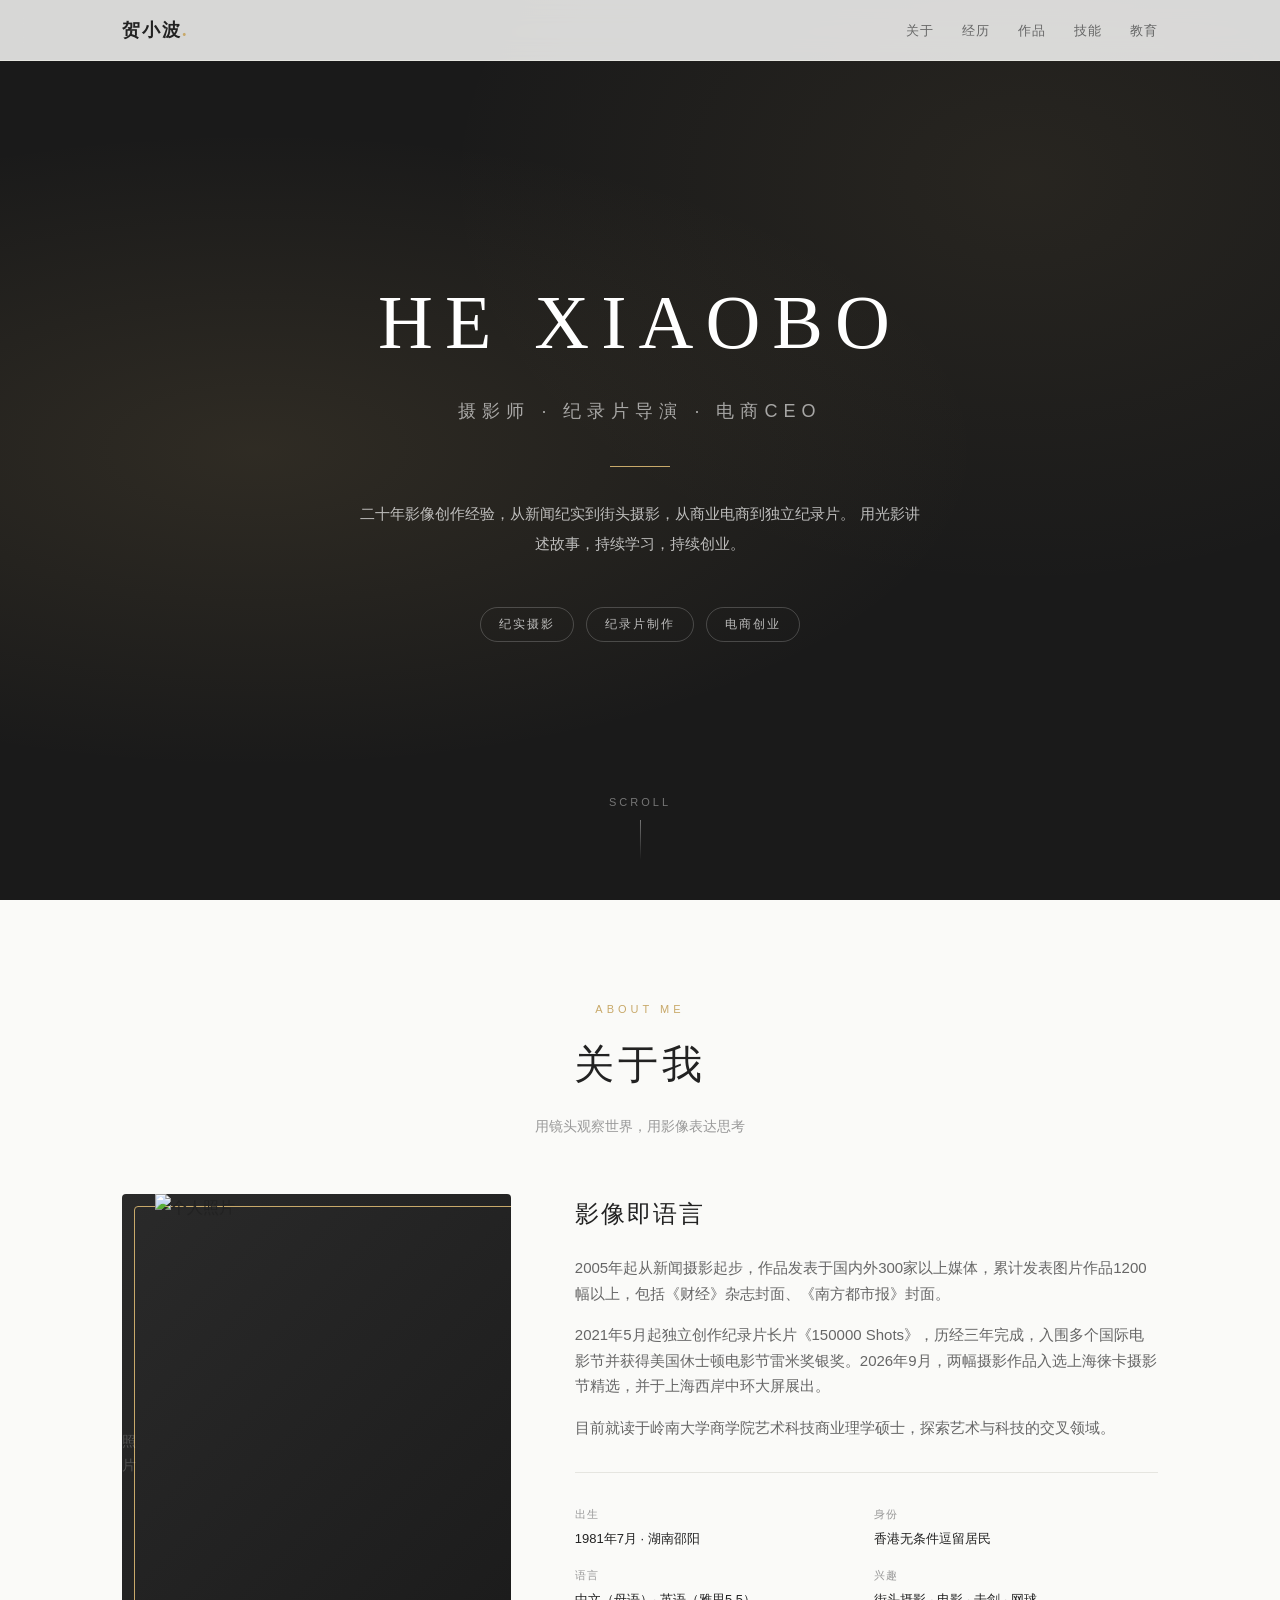
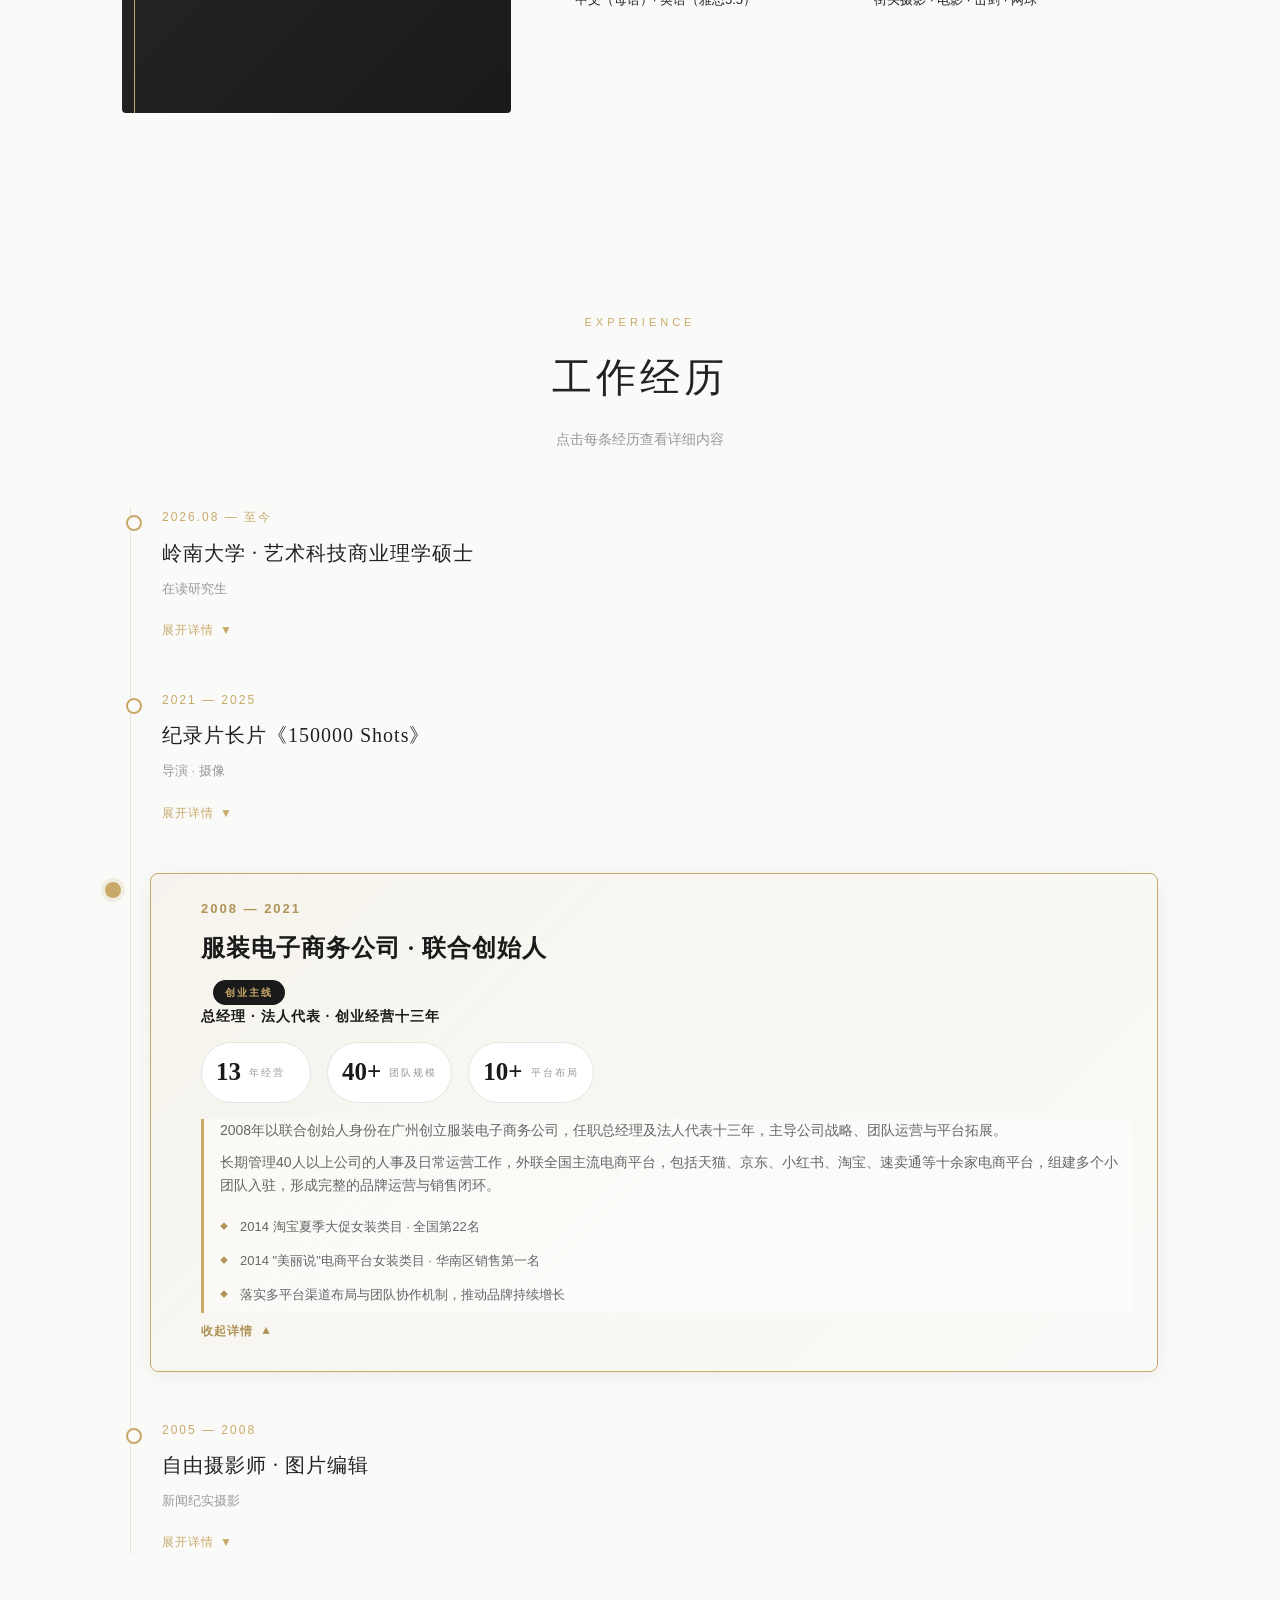
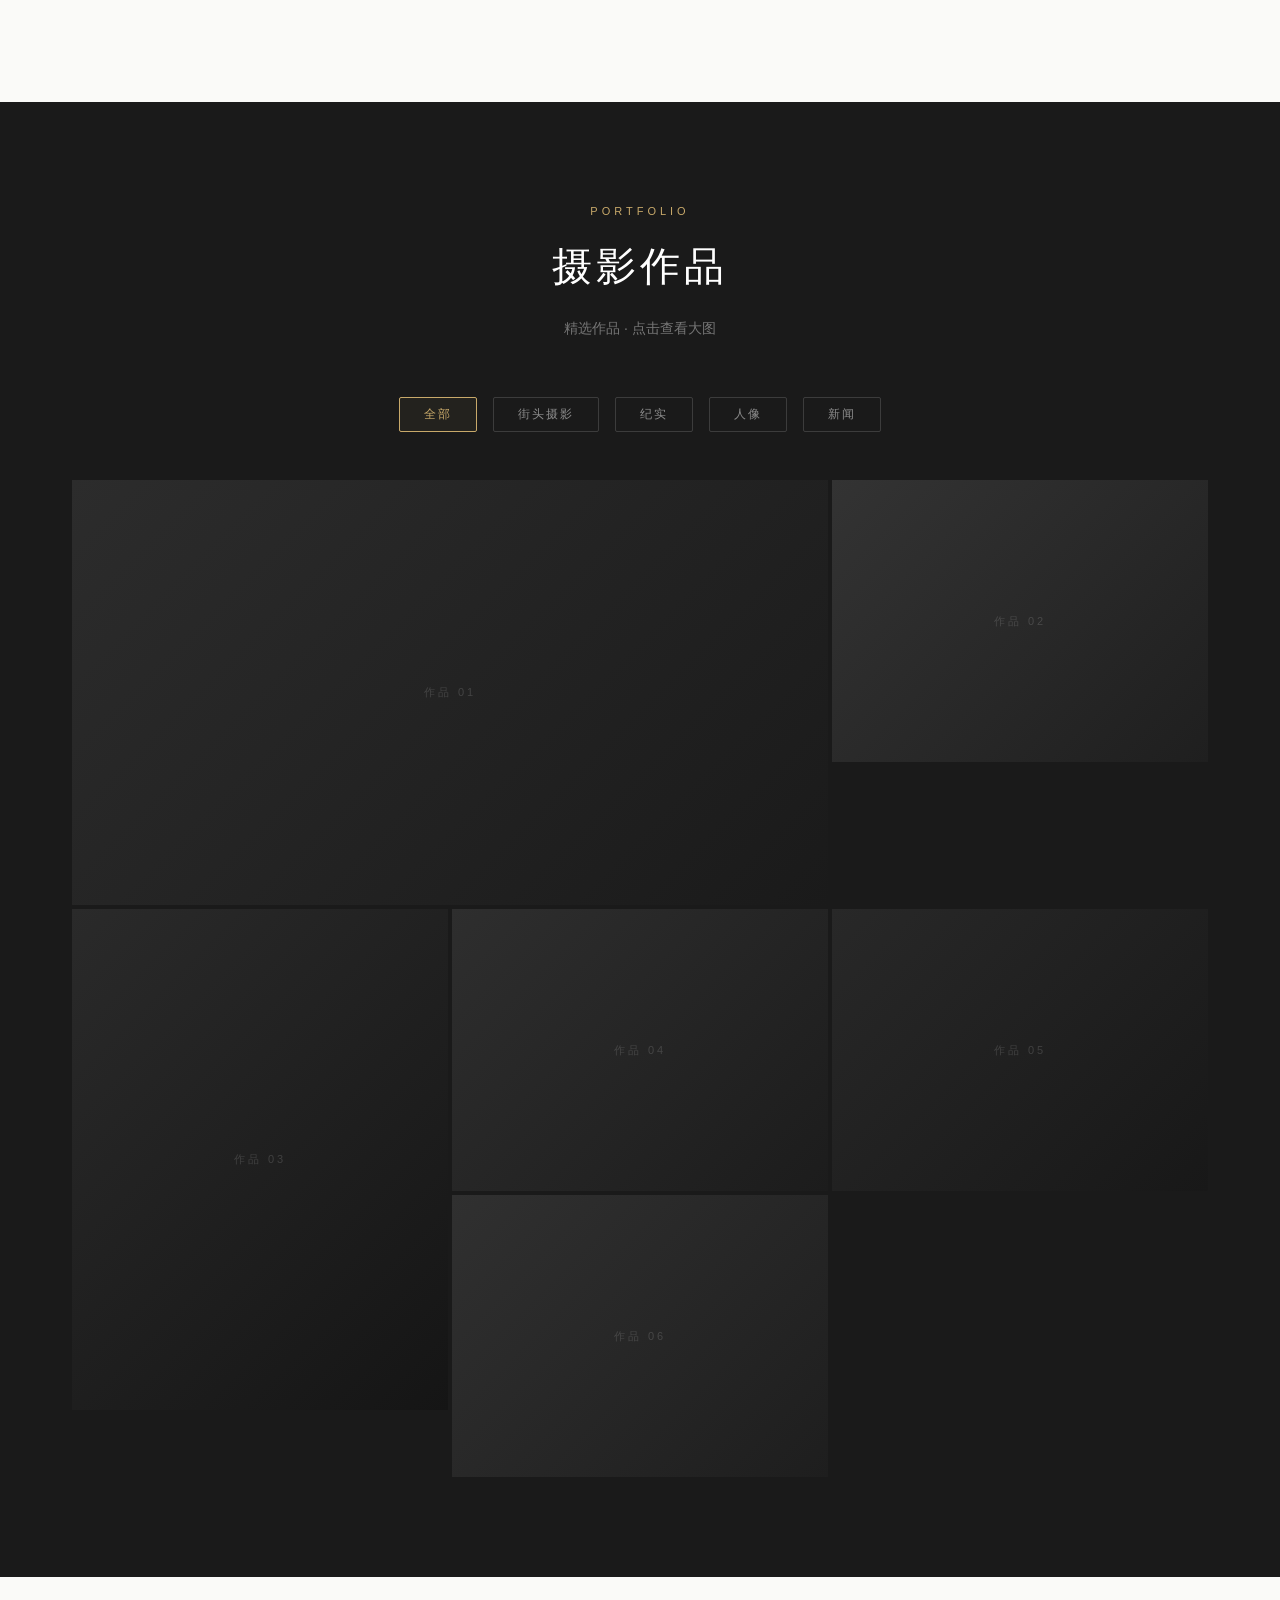
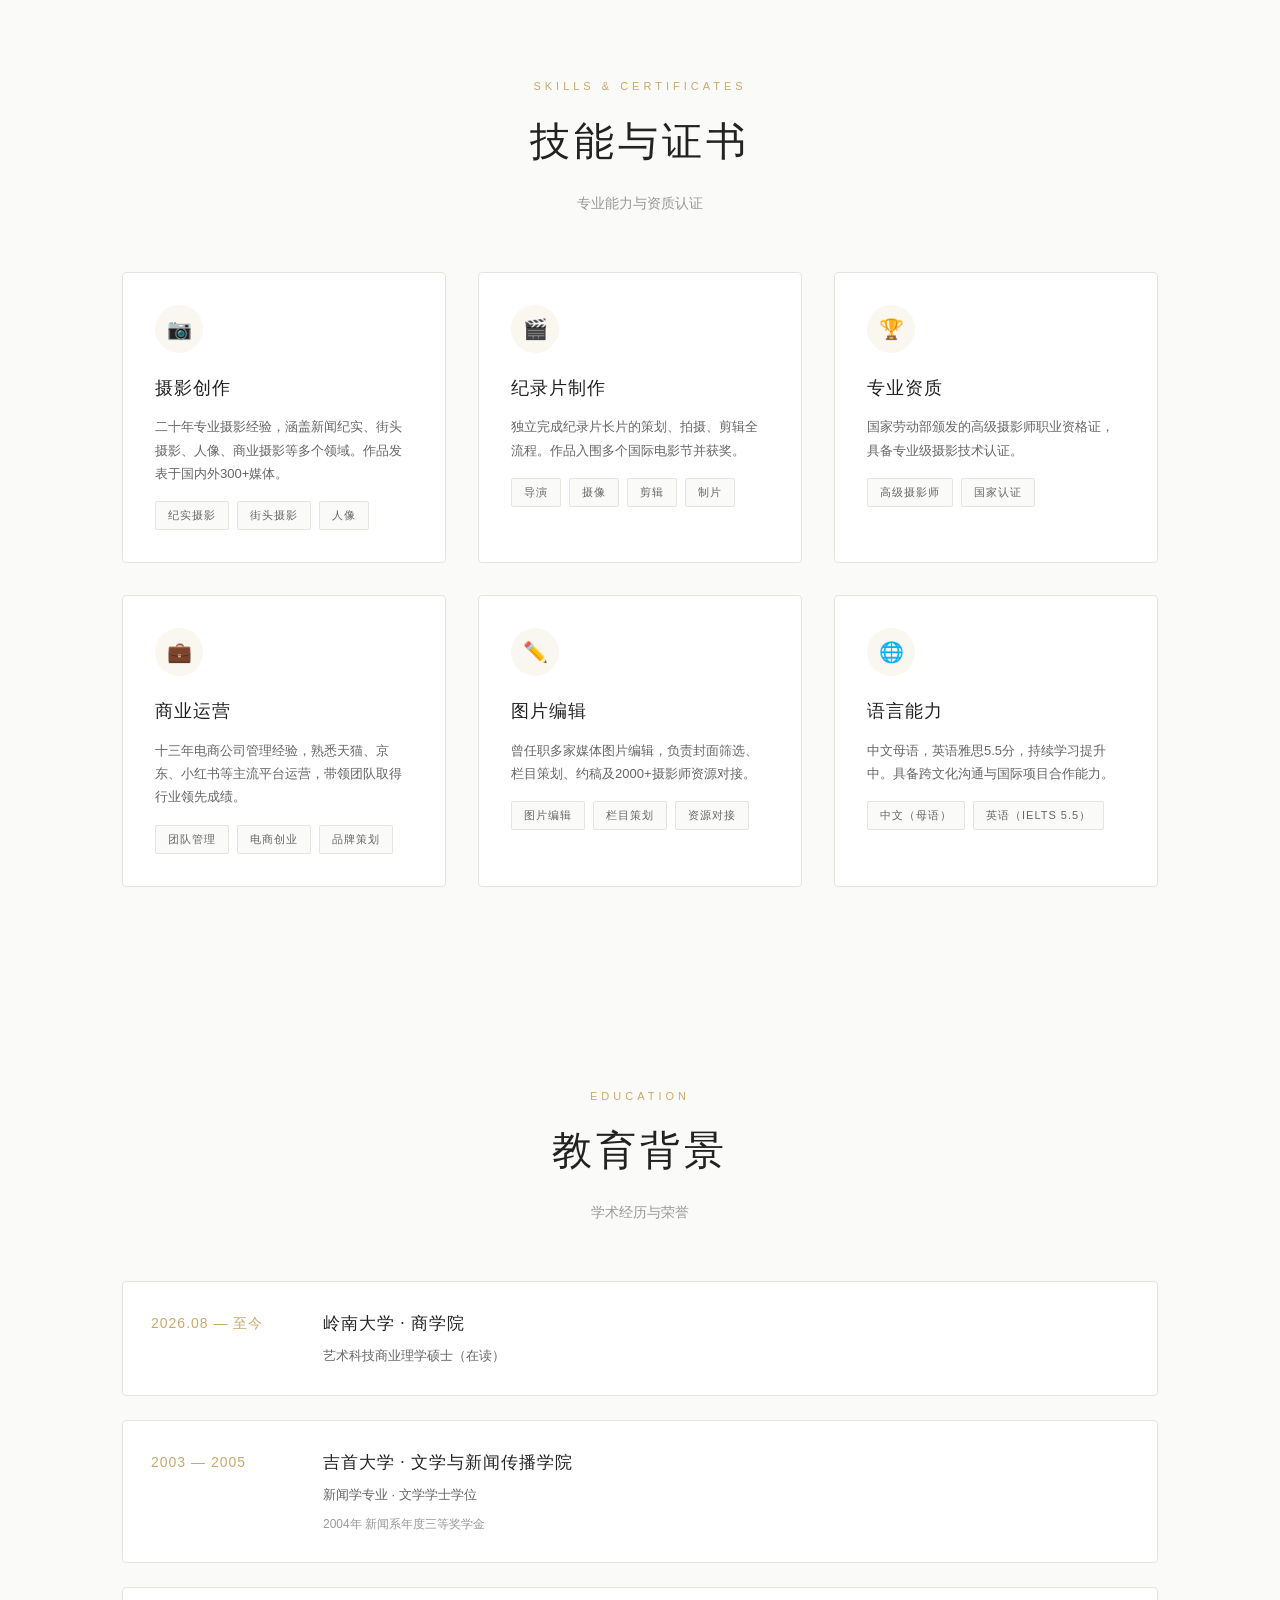
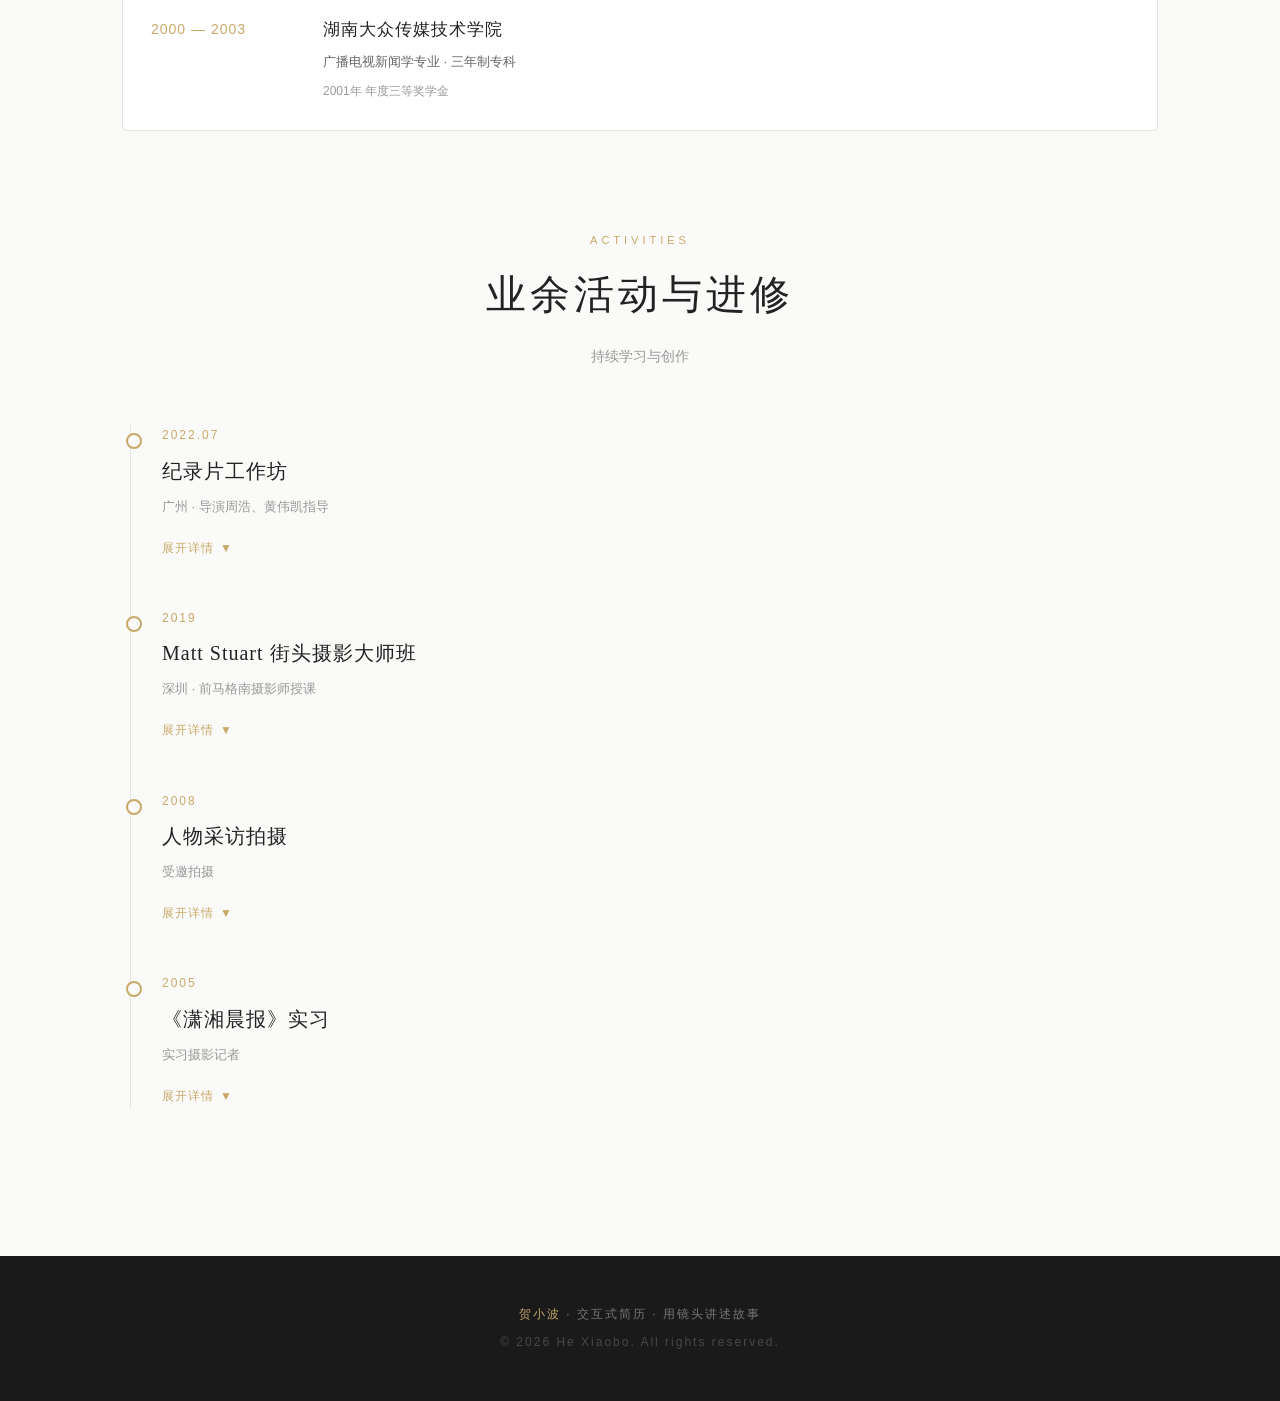
==== index.html @ 602096e9 "Initial static interactive resume" ====
<!DOCTYPE html>
<html lang="zh-CN">
<head>
<meta charset="UTF-8">
<meta name="viewport" content="width=device-width, initial-scale=1.0">
<title>贺小波 | 交互式简历</title>
<style>
/* ============================================
   贺小波 交互式简历
   编辑说明：
   - 所有文字内容均在 <body> 中，可直接搜索修改
   - 摄影作品图片替换：搜索 PHOTO-PLACEHOLDER 注释
   - 主题色修改：搜索 :root 中的 CSS 变量
   - 本文件为单文件，无外部依赖，可直接用浏览器打开
   ============================================ */

:root {
  --bg: #fafaf8;
  --bg-dark: #1a1a1a;
  --text: #222;
  --text-light: #666;
  --text-muted: #999;
  --accent: #c8a96a;       /* 主题强调色 - 暖金色，可修改 */
  --accent-hover: #b09356;
  --border: #e5e5e0;
  --card-bg: #fff;
  --shadow: 0 4px 24px rgba(0,0,0,0.06);
  --shadow-hover: 0 8px 40px rgba(0,0,0,0.12);
  --font-sans: "PingFang SC", "Microsoft YaHei", "Helvetica Neue", Arial, sans-serif;
  --font-serif: "Noto Serif SC", "Songti SC", "SimSun", Georgia, serif;
  --transition: all 0.35s cubic-bezier(0.4, 0, 0.2, 1);
}

* { margin: 0; padding: 0; box-sizing: border-box; }

html { scroll-behavior: smooth; }

body {
  font-family: var(--font-sans);
  background: var(--bg);
  color: var(--text);
  line-height: 1.7;
  -webkit-font-smoothing: antialiased;
}

/* ---------- 顶部导航 ---------- */
.nav {
  position: fixed;
  top: 0; left: 0; right: 0;
  z-index: 100;
  background: rgba(250,250,248,0.85);
  backdrop-filter: blur(12px);
  -webkit-backdrop-filter: blur(12px);
  border-bottom: 1px solid var(--border);
  transition: var(--transition);
}
.nav-inner {
  max-width: 1100px;
  margin: 0 auto;
  padding: 0 32px;
  height: 60px;
  display: flex;
  align-items: center;
  justify-content: space-between;
}
.nav-logo {
  font-family: var(--font-serif);
  font-size: 18px;
  font-weight: 600;
  letter-spacing: 2px;
}
.nav-logo span { color: var(--accent); }
.nav-links {
  display: flex;
  gap: 28px;
  list-style: none;
}
.nav-links a {
  text-decoration: none;
  color: var(--text-light);
  font-size: 13px;
  letter-spacing: 1px;
  transition: var(--transition);
  position: relative;
}
.nav-links a:hover, .nav-links a.active {
  color: var(--text);
}
.nav-links a::after {
  content: '';
  position: absolute;
  bottom: -4px; left: 0;
  width: 0; height: 1.5px;
  background: var(--accent);
  transition: width 0.3s;
}
.nav-links a:hover::after, .nav-links a.active::after { width: 100%; }

.nav-toggle {
  display: none;
  background: none; border: none;
  font-size: 22px; cursor: pointer;
  color: var(--text);
}

/* ---------- Hero 头部 ---------- */
.hero {
  min-height: 100vh;
  display: flex;
  align-items: center;
  justify-content: center;
  position: relative;
  overflow: hidden;
  background: var(--bg-dark);
  color: #fff;
}
.hero-bg {
  position: absolute;
  inset: 0;
  background:
    radial-gradient(ellipse at 20% 50%, rgba(200,169,106,0.12) 0%, transparent 50%),
    radial-gradient(ellipse at 80% 20%, rgba(200,169,106,0.08) 0%, transparent 40%);
}
.hero-content {
  position: relative;
  z-index: 2;
  text-align: center;
  padding: 0 32px;
  max-width: 800px;
}
.hero-name {
  font-family: var(--font-serif);
  font-size: clamp(40px, 7vw, 76px);
  font-weight: 300;
  letter-spacing: 12px;
  margin-bottom: 8px;
  opacity: 0;
  animation: fadeUp 1s 0.2s forwards;
}
.hero-name em {
  font-style: normal;
  color: #fff;
}
.hero-title {
  font-size: clamp(14px, 2vw, 18px);
  letter-spacing: 6px;
  color: rgba(255,255,255,0.6);
  margin-bottom: 40px;
  opacity: 0;
  animation: fadeUp 1s 0.4s forwards;
}
.hero-divider {
  width: 60px; height: 1px;
  background: var(--accent);
  margin: 0 auto 32px;
  opacity: 0;
  animation: fadeUp 1s 0.5s forwards;
}
.hero-desc {
  font-size: 15px;
  line-height: 2;
  color: rgba(255,255,255,0.7);
  max-width: 560px;
  margin: 0 auto 48px;
  opacity: 0;
  animation: fadeUp 1s 0.6s forwards;
}
.hero-tags {
  display: flex;
  flex-wrap: wrap;
  justify-content: center;
  gap: 12px;
  opacity: 0;
  animation: fadeUp 1s 0.8s forwards;
}
.hero-tag {
  padding: 6px 18px;
  border: 1px solid rgba(255,255,255,0.2);
  border-radius: 20px;
  font-size: 12px;
  letter-spacing: 2px;
  color: rgba(255,255,255,0.7);
  transition: var(--transition);
}
.hero-tag:hover {
  border-color: var(--accent);
  color: var(--accent);
}
.hero-scroll {
  position: absolute;
  bottom: 40px;
  left: 50%;
  transform: translateX(-50%);
  color: rgba(255,255,255,0.4);
  font-size: 11px;
  letter-spacing: 3px;
  animation: bounce 2s infinite;
}
.hero-scroll::after {
  content: '';
  display: block;
  width: 1px; height: 40px;
  background: linear-gradient(to bottom, rgba(255,255,255,0.4), transparent);
  margin: 8px auto 0;
}

@keyframes fadeUp {
  from { opacity: 0; transform: translateY(30px); }
  to { opacity: 1; transform: translateY(0); }
}
@keyframes bounce {
  0%, 100% { transform: translateX(-50%) translateY(0); }
  50% { transform: translateX(-50%) translateY(8px); }
}

/* ---------- 通用 Section ---------- */
.section {
  max-width: 1100px;
  margin: 0 auto;
  padding: 100px 32px;
}
.section-header {
  margin-bottom: 56px;
  text-align: center;
}
.section-label {
  font-size: 11px;
  letter-spacing: 4px;
  color: var(--accent);
  text-transform: uppercase;
  margin-bottom: 12px;
}
.section-title {
  font-family: var(--font-serif);
  font-size: clamp(28px, 4vw, 40px);
  font-weight: 400;
  letter-spacing: 4px;
  margin-bottom: 16px;
}
.section-subtitle {
  font-size: 14px;
  color: var(--text-muted);
  max-width: 500px;
  margin: 0 auto;
}

/* 滚动显现动画 */
.reveal {
  opacity: 0;
  transform: translateY(40px);
  transition: opacity 0.8s ease, transform 0.8s ease;
}
.reveal.visible {
  opacity: 1;
  transform: translateY(0);
}

/* ---------- 关于我 ---------- */
.about-grid {
  display: grid;
  grid-template-columns: 1fr 1.5fr;
  gap: 64px;
  align-items: start;
}
.about-photo {
  position: relative;
  aspect-ratio: 3/4;
  background: linear-gradient(135deg, #2a2a2a 0%, #1a1a1a 100%);
  border-radius: 4px;
  overflow: hidden;
  display: flex;
  align-items: center;
  justify-content: center;
}
/* PHOTO-PLACEHOLDER: 个人头像 - 将 background 替换为 url('你的照片路径') */
.about-photo::before {
  content: '照片';
  color: rgba(255,255,255,0.2);
  font-size: 14px;
  letter-spacing: 4px;
}
.about-photo::after {
  content: '';
  position: absolute;
  top: 12px; left: 12px; right: -12px; bottom: -12px;
  border: 1px solid var(--accent);
  border-radius: 4px;
  z-index: -1;
}
.about-text h3 {
  font-family: var(--font-serif);
  font-size: 24px;
  font-weight: 400;
  margin-bottom: 20px;
  letter-spacing: 2px;
}
.about-text p {
  color: var(--text-light);
  margin-bottom: 16px;
  font-size: 15px;
}
.about-meta {
  display: grid;
  grid-template-columns: 1fr 1fr;
  gap: 16px;
  margin-top: 32px;
  padding-top: 32px;
  border-top: 1px solid var(--border);
}
.about-meta-item {
  font-size: 13px;
}
.about-meta-item strong {
  display: block;
  color: var(--text-muted);
  font-weight: 400;
  margin-bottom: 4px;
  font-size: 11px;
  letter-spacing: 1px;
}
.about-meta-item span { color: var(--text); }

/* ---------- 时间线 ---------- */
.timeline {
  position: relative;
  padding-left: 40px;
}
.timeline::before {
  content: '';
  position: absolute;
  left: 8px; top: 0; bottom: 0;
  width: 1px;
  background: var(--border);
}
.timeline-item {
  position: relative;
  margin-bottom: 48px;
  cursor: pointer;
}
.timeline-item::before {
  content: '';
  position: absolute;
  left: -36px; top: 8px;
  width: 12px; height: 12px;
  border-radius: 50%;
  background: var(--bg);
  border: 2px solid var(--accent);
  transition: var(--transition);
}
.timeline-item:hover::before {
  background: var(--accent);
  box-shadow: 0 0 0 6px rgba(200,169,106,0.15);
}
.timeline-date {
  font-size: 12px;
  letter-spacing: 2px;
  color: var(--accent);
  margin-bottom: 8px;
  font-weight: 500;
}
.timeline-title {
  font-family: var(--font-serif);
  font-size: 20px;
  font-weight: 500;
  margin-bottom: 8px;
  letter-spacing: 1px;
}
.timeline-role {
  font-size: 13px;
  color: var(--text-muted);
  margin-bottom: 12px;
}
.timeline-content {
  font-size: 14px;
  color: var(--text-light);
  max-height: 0;
  overflow: hidden;
  transition: max-height 0.5s ease, margin 0.3s ease;
}
.timeline-item.expanded .timeline-content {
  max-height: 500px;
  margin-top: 12px;
}
.timeline-content p { margin-bottom: 8px; }
.timeline-awards {
  list-style: none;
  margin-top: 12px;
  padding-left: 0;
}
.timeline-awards li {
  padding: 6px 0 6px 20px;
  position: relative;
  font-size: 13px;
  color: var(--text-light);
}
.timeline-awards li::before {
  content: '◆';
  position: absolute;
  left: 0;
  color: var(--accent);
  font-size: 8px;
  top: 10px;
}
.timeline-toggle {
  display: inline-flex;
  align-items: center;
  gap: 6px;
  font-size: 12px;
  color: var(--accent);
  margin-top: 8px;
  letter-spacing: 1px;
}
.timeline-toggle .arrow {
  display: inline-block;
  transition: transform 0.3s;
}
.timeline-item.expanded .timeline-toggle .arrow {
  transform: rotate(180deg);
}

/* 强化创业经历主线 */
.timeline-featured {
  background: linear-gradient(135deg, rgba(200,169,106,0.08), rgba(250,250,248,0.9));
  border: 1px solid var(--accent);
  box-shadow: var(--shadow);
  border-radius: 8px;
  padding: 24px 26px 28px 50px;
  margin-left: -12px;
  transform: translateY(-2px);
}
.timeline-featured::before {
  left: -46px;
  background: var(--accent);
  box-shadow: 0 0 0 4px rgba(200,169,106,0.16);
}
.timeline-featured .timeline-title {
  font-size: 24px;
  color: var(--bg-dark);
  font-weight: 700;
}
.timeline-featured .timeline-date {
  color: var(--accent-hover);
  font-size: 13px;
  font-weight: 700;
  letter-spacing: 2px;
}
.timeline-featured .timeline-role {
  color: var(--bg-dark);
  font-size: 14px;
  font-weight: 700;
  letter-spacing: 1px;
}
.timeline-featured .timeline-content {
  color: var(--text);
  background: rgba(255,255,255,0.5);
  border-left: 3px solid var(--accent);
  padding-left: 16px;
}
.timeline-featured .timeline-content p {
  color: var(--text-light);
}
.timeline-featured .timeline-awards li::before {
  color: var(--accent-hover);
}
.timeline-featured .timeline-toggle {
  color: var(--accent-hover);
  font-weight: 800;
}
.timeline-featured .timeline-kpi {
  display: flex;
  gap: 16px;
  flex-wrap: wrap;
  margin: 14px 0 16px;
}
.timeline-featured .timeline-kpi-item {
  min-width: 110px;
  border: 1px solid var(--border);
  border-radius: 99px;
  padding: 8px 14px;
  background: var(--card-bg);
  display: flex;
  align-items: center;
  gap: 8px;
}
.timeline-featured .timeline-kpi-value {
  font-family: var(--font-serif);
  color: var(--bg-dark);
  font-size: 25px;
  font-weight: 600;
}
.timeline-featured .timeline-kpi-label {
  color: var(--text-muted);
  font-size: 10px;
  letter-spacing: 2px;
  text-transform: uppercase;
}
.timeline-featured .timeline-feature-badge {
  display: inline-block;
  margin-left: 12px;
  padding: 4px 12px;
  background: var(--bg-dark);
  color: var(--accent);
  border-radius: 99px;
  font-size: 10px;
  font-weight: 700;
  letter-spacing: 2px;
  text-transform: uppercase;
}

/* ---------- 摄影作品展示 ---------- */
.portfolio {
  background: var(--bg-dark);
  color: #fff;
  padding: 100px 0;
}
.portfolio .section-label { color: var(--accent); }
.portfolio .section-title { color: #fff; }
.portfolio .section-subtitle { color: rgba(255,255,255,0.4); }

.portfolio-filters {
  display: flex;
  justify-content: center;
  gap: 16px;
  margin-bottom: 48px;
  flex-wrap: wrap;
}
.filter-btn {
  padding: 8px 24px;
  background: transparent;
  border: 1px solid rgba(255,255,255,0.15);
  color: rgba(255,255,255,0.5);
  font-size: 12px;
  letter-spacing: 2px;
  cursor: pointer;
  border-radius: 2px;
  transition: var(--transition);
  font-family: var(--font-sans);
}
.filter-btn:hover, .filter-btn.active {
  border-color: var(--accent);
  color: var(--accent);
  background: rgba(200,169,106,0.05);
}

.portfolio-grid {
  max-width: 1200px;
  margin: 0 auto;
  padding: 0 32px;
  display: grid;
  grid-template-columns: repeat(3, 1fr);
  gap: 4px;
}
.portfolio-item {
  position: relative;
  aspect-ratio: 4/3;
  overflow: hidden;
  cursor: pointer;
  background: #222;
}
.portfolio-item.tall { aspect-ratio: 3/4; grid-row: span 2; }
.portfolio-item.wide { aspect-ratio: 16/9; grid-column: span 2; }

.portfolio-img {
  width: 100%; height: 100%;
  object-fit: cover;
  transition: transform 0.6s cubic-bezier(0.4, 0, 0.2, 1);
}
/* PHOTO-PLACEHOLDER: 作品占位图 - 实际使用时替换为 <img src="作品路径" class="portfolio-img"> */
.portfolio-placeholder {
  width: 100%; height: 100%;
  display: flex;
  align-items: center;
  justify-content: center;
  color: rgba(255,255,255,0.15);
  font-size: 11px;
  letter-spacing: 3px;
  transition: transform 0.6s cubic-bezier(0.4, 0, 0.2, 1);
}
.ph-1 { background: linear-gradient(135deg, #2c2c2c, #1a1a1a); }
.ph-2 { background: linear-gradient(135deg, #333, #1f1f1f); }
.ph-3 { background: linear-gradient(135deg, #2a2a2a, #151515); }
.ph-4 { background: linear-gradient(135deg, #2e2e2e, #1c1c1c); }
.ph-5 { background: linear-gradient(135deg, #282828, #181818); }
.ph-6 { background: linear-gradient(135deg, #303030, #1e1e1e); }

.portfolio-item:hover .portfolio-img,
.portfolio-item:hover .portfolio-placeholder {
  transform: scale(1.05);
}
.portfolio-overlay {
  position: absolute;
  inset: 0;
  background: linear-gradient(to top, rgba(0,0,0,0.8) 0%, transparent 50%);
  opacity: 0;
  transition: opacity 0.4s;
  display: flex;
  flex-direction: column;
  justify-content: flex-end;
  padding: 24px;
}
.portfolio-item:hover .portfolio-overlay { opacity: 1; }
.portfolio-overlay h4 {
  font-family: var(--font-serif);
  font-size: 18px;
  font-weight: 400;
  letter-spacing: 2px;
  margin-bottom: 4px;
  transform: translateY(10px);
  transition: transform 0.4s 0.05s;
}
.portfolio-overlay p {
  font-size: 12px;
  color: rgba(255,255,255,0.6);
  letter-spacing: 1px;
  transform: translateY(10px);
  transition: transform 0.4s 0.1s;
}
.portfolio-item:hover .portfolio-overlay h4,
.portfolio-item:hover .portfolio-overlay p {
  transform: translateY(0);
}

/* Lightbox */
.lightbox {
  position: fixed;
  inset: 0;
  background: rgba(0,0,0,0.95);
  z-index: 200;
  display: none;
  align-items: center;
  justify-content: center;
  padding: 40px;
}
.lightbox.active { display: flex; }
.lightbox-content {
  max-width: 90vw;
  max-height: 85vh;
  position: relative;
}
.lightbox-img {
  max-width: 100%;
  max-height: 80vh;
  object-fit: contain;
}
.lightbox-caption {
  text-align: center;
  color: rgba(255,255,255,0.7);
  margin-top: 16px;
  font-size: 14px;
  letter-spacing: 2px;
}
.lightbox-close {
  position: absolute;
  top: 24px; right: 32px;
  background: none; border: none;
  color: #fff; font-size: 32px;
  cursor: pointer;
  opacity: 0.6;
  transition: opacity 0.3s;
}
.lightbox-close:hover { opacity: 1; }
.lightbox-nav {
  position: absolute;
  top: 50%;
  transform: translateY(-50%);
  background: none; border: none;
  color: #fff; font-size: 36px;
  cursor: pointer;
  opacity: 0.4;
  transition: opacity 0.3s;
  padding: 20px;
}
.lightbox-nav:hover { opacity: 1; }
.lightbox-prev { left: 16px; }
.lightbox-next { right: 16px; }

/* ---------- 技能与证书 ---------- */
.skills-grid {
  display: grid;
  grid-template-columns: repeat(auto-fit, minmax(280px, 1fr));
  gap: 32px;
}
.skill-card {
  background: var(--card-bg);
  border: 1px solid var(--border);
  border-radius: 4px;
  padding: 32px;
  transition: var(--transition);
}
.skill-card:hover {
  box-shadow: var(--shadow-hover);
  transform: translateY(-4px);
}
.skill-card-icon {
  width: 48px; height: 48px;
  border-radius: 50%;
  background: rgba(200,169,106,0.1);
  display: flex;
  align-items: center;
  justify-content: center;
  font-size: 20px;
  margin-bottom: 20px;
}
.skill-card h4 {
  font-family: var(--font-serif);
  font-size: 18px;
  font-weight: 500;
  margin-bottom: 12px;
  letter-spacing: 1px;
}
.skill-card p {
  font-size: 13px;
  color: var(--text-light);
  line-height: 1.8;
}
.skill-tags {
  display: flex;
  flex-wrap: wrap;
  gap: 8px;
  margin-top: 16px;
}
.skill-tag {
  padding: 4px 12px;
  background: var(--bg);
  border: 1px solid var(--border);
  border-radius: 2px;
  font-size: 11px;
  color: var(--text-light);
  letter-spacing: 1px;
}

/* ---------- 教育背景 ---------- */
.edu-list {
  display: flex;
  flex-direction: column;
  gap: 24px;
}
.edu-item {
  display: grid;
  grid-template-columns: 140px 1fr;
  gap: 32px;
  padding: 28px;
  background: var(--card-bg);
  border: 1px solid var(--border);
  border-radius: 4px;
  transition: var(--transition);
}
.edu-item:hover {
  border-color: var(--accent);
  box-shadow: var(--shadow);
}
.edu-year {
  font-size: 14px;
  color: var(--accent);
  font-weight: 500;
  letter-spacing: 1px;
  padding-top: 2px;
}
.edu-info h4 {
  font-family: var(--font-serif);
  font-size: 17px;
  font-weight: 500;
  margin-bottom: 6px;
  letter-spacing: 1px;
}
.edu-info p {
  font-size: 13px;
  color: var(--text-light);
}
.edu-honors {
  margin-top: 8px;
  font-size: 12px;
  color: var(--text-muted);
}

/* ---------- 页脚 ---------- */
.footer {
  background: var(--bg-dark);
  color: rgba(255,255,255,0.4);
  text-align: center;
  padding: 48px 32px;
  font-size: 12px;
  letter-spacing: 2px;
}
.footer strong {
  color: var(--accent);
  font-weight: 400;
}

/* ---------- 响应式 ---------- */
@media (max-width: 768px) {
  .nav-links {
    display: none;
    position: absolute;
    top: 60px; left: 0; right: 0;
    background: var(--bg);
    flex-direction: column;
    padding: 20px 32px;
    border-bottom: 1px solid var(--border);
    gap: 16px;
  }
  .nav-links.open { display: flex; }
  .nav-toggle { display: block; }

  .about-grid {
    grid-template-columns: 1fr;
    gap: 40px;
  }
  .about-photo { max-width: 320px; margin: 0 auto; }

  .portfolio-grid {
    grid-template-columns: repeat(2, 1fr);
  }
  .portfolio-item.wide { grid-column: span 2; }
  .portfolio-item.tall { grid-row: span 1; aspect-ratio: 4/3; }

  .edu-item {
    grid-template-columns: 1fr;
    gap: 8px;
  }
  .section { padding: 64px 20px; }
  .timeline { padding-left: 28px; }
}

@media (max-width: 480px) {
  .portfolio-grid { grid-template-columns: 1fr; }
  .portfolio-item.wide { grid-column: span 1; }
  .hero-name { letter-spacing: 6px; }
}
</style>
</head>
<body>

<!-- ========== 导航 ========== -->
<nav class="nav">
  <div class="nav-inner">
    <div class="nav-logo">贺小波<span>.</span></div>
    <button class="nav-toggle" onclick="toggleNav()">☰</button>
    <ul class="nav-links" id="navLinks">
      <li><a href="#about" class="nav-link">关于</a></li>
      <li><a href="#experience" class="nav-link">经历</a></li>
      <li><a href="#portfolio" class="nav-link">作品</a></li>
      <li><a href="#skills" class="nav-link">技能</a></li>
      <li><a href="#education" class="nav-link">教育</a></li>
    </ul>
  </div>
</nav>

<!-- ========== Hero ========== -->
<section class="hero" id="home">
  <div class="hero-bg"></div>
  <div class="hero-content">
    <h1 class="hero-name">HE XIAOBO</h1>
    <p class="hero-title">摄影师 · 纪录片导演 · 电商CEO</p>
    <div class="hero-divider"></div>
    <p class="hero-desc">
      二十年影像创作经验，从新闻纪实到街头摄影，从商业电商到独立纪录片。
      用光影讲述故事，持续学习，持续创业。
    </p>
    <div class="hero-tags">
      <span class="hero-tag">纪实摄影</span>
      <span class="hero-tag">纪录片制作</span>
      <span class="hero-tag">电商创业</span>
    </div>
  </div>
  <div class="hero-scroll">SCROLL</div>
</section>

<!-- ========== 关于我 ========== -->
<section class="section" id="about">
  <div class="section-header reveal">
    <div class="section-label">ABOUT ME</div>
    <h2 class="section-title">关于我</h2>
    <p class="section-subtitle">用镜头观察世界，用影像表达思考</p>
  </div>
  <div class="about-grid">
    <div class="about-photo reveal">
      <img src="assets/L1001823.jpg" alt="个人照片" style="width:100%;height:100%;object-fit:cover;">
    </div>
    <div class="about-text reveal">
      <h3>影像即语言</h3>
      <p>
        2005年起从新闻摄影起步，作品发表于国内外300家以上媒体，累计发表图片作品1200幅以上，包括《财经》杂志封面、《南方都市报》封面。
      </p>
      <p>
        2021年5月起独立创作纪录片长片《150000 Shots》，历经三年完成，入围多个国际电影节并获得美国休士顿电影节雷米奖银奖。2026年9月，两幅摄影作品入选上海徕卡摄影节精选，并于上海西岸中环大屏展出。
      </p>
      <p>
        目前就读于岭南大学商学院艺术科技商业理学硕士，探索艺术与科技的交叉领域。
      </p>
      <div class="about-meta">
        <div class="about-meta-item">
          <strong>出生</strong>
          <span>1981年7月 · 湖南邵阳</span>
        </div>
        <div class="about-meta-item">
          <strong>身份</strong>
          <span>香港无条件逗留居民</span>
        </div>
        <div class="about-meta-item">
          <strong>语言</strong>
          <span>中文（母语）· 英语（雅思5.5）</span>
        </div>
        <div class="about-meta-item">
          <strong>兴趣</strong>
          <span>街头摄影 · 电影 · 击剑 · 网球</span>
        </div>
      </div>
    </div>
  </div>
</section>

<!-- ========== 工作经历 ========== -->
<section class="section" id="experience">
  <div class="section-header reveal">
    <div class="section-label">EXPERIENCE</div>
    <h2 class="section-title">工作经历</h2>
    <p class="section-subtitle">点击每条经历查看详细内容</p>
  </div>
  <div class="timeline">

    <div class="timeline-item reveal" onclick="toggleTimeline(this)">
      <div class="timeline-date">2026.08 — 至今</div>
      <h3 class="timeline-title">岭南大学 · 艺术科技商业理学硕士</h3>
      <div class="timeline-role">在读研究生</div>
      <div class="timeline-content">
        <p>就读于岭南大学商学院，专注艺术与科技交叉领域的商业研究。</p>
        <p>2006年9月，两幅摄影作品精选并在上海西岸中环大屏展出。</p>
      </div>
      <span class="timeline-toggle">展开详情 <span class="arrow">▼</span></span>
    </div>

    <div class="timeline-item reveal" onclick="toggleTimeline(this)">
      <div class="timeline-date">2021 — 2025</div>
      <h3 class="timeline-title">纪录片长片《150000 Shots》</h3>
      <div class="timeline-role">导演 · 摄像</div>
      <div class="timeline-content">
        <p>独立创作第一部纪录片长片，从2021年5月开拍，历经三年多，于2024年8月全部制作完成。</p>
        <ul class="timeline-awards">
          <li>2024 瑞典博登电影节 · 决赛入围</li>
          <li>2024 意大利罗宾逊电影节 · 半决赛</li>
          <li>2025 英国伦敦导演奖 · 决赛入围</li>
          <li>2025 加拿大多伦多诺莱坞电影节 · 最佳纪录片提名</li>
          <li>2025 美国休士顿电影节 · 雷米奖银奖</li>
        </ul>
      </div>
      <span class="timeline-toggle">展开详情 <span class="arrow">▼</span></span>
    </div>

    <div class="timeline-item timeline-featured reveal expanded" onclick="toggleTimeline(this)">
      <div class="timeline-date">2008 — 2021</div>
      <div class="timeline-title-line">
        <h3 class="timeline-title">服装电子商务公司 · 联合创始人</h3>
        <span class="timeline-feature-badge">创业主线</span>
      </div>
      <div class="timeline-role">总经理 · 法人代表 · 创业经营十三年</div>
      <div class="timeline-kpi">
        <span class="timeline-kpi-item">
          <span class="timeline-kpi-value">13</span>
          <span class="timeline-kpi-label">年经营</span>
        </span>
        <span class="timeline-kpi-item">
          <span class="timeline-kpi-value">40+</span>
          <span class="timeline-kpi-label">团队规模</span>
        </span>
        <span class="timeline-kpi-item">
          <span class="timeline-kpi-value">10+</span>
          <span class="timeline-kpi-label">平台布局</span>
        </span>
      </div>
      <div class="timeline-content">
        <p>2008年以联合创始人身份在广州创立服装电子商务公司，任职总经理及法人代表十三年，主导公司战略、团队运营与平台拓展。</p>
        <p>长期管理40人以上公司的人事及日常运营工作，外联全国主流电商平台，包括天猫、京东、小红书、淘宝、速卖通等十余家电商平台，组建多个小团队入驻，形成完整的品牌运营与销售闭环。</p>
        <ul class="timeline-awards">
          <li>2014 淘宝夏季大促女装类目 · 全国第22名</li>
          <li>2014 "美丽说"电商平台女装类目 · 华南区销售第一名</li>
          <li>落实多平台渠道布局与团队协作机制，推动品牌持续增长</li>
        </ul>
      </div>
      <span class="timeline-toggle">收起详情 <span class="arrow">▼</span></span>
    </div>

    <div class="timeline-item reveal" onclick="toggleTimeline(this)">
      <div class="timeline-date">2005 — 2008</div>
      <h3 class="timeline-title">自由摄影师 · 图片编辑</h3>
      <div class="timeline-role">新闻纪实摄影</div>
      <div class="timeline-content">
        <p><strong>2008年</strong> 受招商银行邀请赴云南、湖南、黑龙江、重庆、山西等多省贫困地区希望小学支教，每处支教一周，期间拍摄纪实图片上千幅，主办方印刷集合成册内部发行。同年获得尼康年度摄影比赛优胜奖。</p>
        <p><strong>2007年</strong> 以自由摄影师身份拍摄报道类新闻图片，供稿国内外报刊媒体，包括《三联生活周刊》《中国新闻周刊》《中国青年报》《新世纪周刊》《东方早报》《新京报》，中新社、路透社、CCTV朝闻天下栏目等。在国内外300家以上报刊杂志、通讯社及电视台发表图片作品1200幅以上，包括《财经》杂志封面、《南方都市报》封面。</p>
        <p><strong>2006下半年</strong> 在《南方周末》旗下《名牌》杂志任职图片编辑，负责杂志封面图片筛选和栏目内容策划及约稿。同年入职《参考消息》华南广告部，任职摄影师及图片编辑。</p>
        <p><strong>2005—2006上半年</strong> 就职深圳phototex图片社，任职首席摄影师及图片编辑，对接全国2000多名摄影师及几百家报刊媒体。代表公司参加2006年第一届连州国际摄影节及2006年平遥国际摄影节。</p>
      </div>
      <span class="timeline-toggle">展开详情 <span class="arrow">▼</span></span>
    </div>

  </div>
</section>

<!-- ========== 摄影作品展示 ========== -->
<section class="portfolio" id="portfolio">
  <div class="section-header reveal">
    <div class="section-label">PORTFOLIO</div>
    <h2 class="section-title">摄影作品</h2>
    <p class="section-subtitle">精选作品 · 点击查看大图</p>
  </div>

  <div class="portfolio-filters reveal">
    <button class="filter-btn active" data-filter="all" onclick="filterPortfolio('all', this)">全部</button>
    <button class="filter-btn" data-filter="street" onclick="filterPortfolio('street', this)">街头摄影</button>
    <button class="filter-btn" data-filter="documentary" onclick="filterPortfolio('documentary', this)">纪实</button>
    <button class="filter-btn" data-filter="portrait" onclick="filterPortfolio('portrait', this)">人像</button>
    <button class="filter-btn" data-filter="news" onclick="filterPortfolio('news', this)">新闻</button>
  </div>

  <!--
    PHOTO-PLACEHOLDER: 作品替换说明
    将每个 .portfolio-placeholder div 替换为:
    <img src="你的作品图片路径" class="portfolio-img" alt="作品标题">
    并在 data-category 中设置分类: street / documentary / portrait / news
  -->
  <div class="portfolio-grid" id="portfolioGrid">

    <div class="portfolio-item wide reveal" data-category="street" onclick="openLightbox(0)">
      <div class="portfolio-placeholder ph-1">作品 01</div>
      <div class="portfolio-overlay">
        <h4>街头系列 · 之一</h4>
        <p>Street Photography</p>
      </div>
    </div>

    <div class="portfolio-item reveal" data-category="documentary" onclick="openLightbox(1)">
      <div class="portfolio-placeholder ph-2">作品 02</div>
      <div class="portfolio-overlay">
        <h4>支教纪实 · 云南</h4>
        <p>Documentary</p>
      </div>
    </div>

    <div class="portfolio-item tall reveal" data-category="portrait" onclick="openLightbox(2)">
      <div class="portfolio-placeholder ph-3">作品 03</div>
      <div class="portfolio-overlay">
        <h4>人物肖像</h4>
        <p>Portrait</p>
      </div>
    </div>

    <div class="portfolio-item reveal" data-category="news" onclick="openLightbox(3)">
      <div class="portfolio-placeholder ph-4">作品 04</div>
      <div class="portfolio-overlay">
        <h4>新闻现场</h4>
        <p>News Photography</p>
      </div>
    </div>

    <div class="portfolio-item reveal" data-category="street" onclick="openLightbox(4)">
      <div class="portfolio-placeholder ph-5">作品 05</div>
      <div class="portfolio-overlay">
        <h4>街头系列 · 之二</h4>
        <p>Street Photography</p>
      </div>
    </div>

    <div class="portfolio-item reveal" data-category="documentary" onclick="openLightbox(5)">
      <div class="portfolio-placeholder ph-6">作品 06</div>
      <div class="portfolio-overlay">
        <h4>纪录片剧照</h4>
        <p>150000 Shots</p>
      </div>
    </div>

  </div>
</section>

<!-- Lightbox 灯箱 -->
<div class="lightbox" id="lightbox">
  <button class="lightbox-close" onclick="closeLightbox()">×</button>
  <button class="lightbox-nav lightbox-prev" onclick="navLightbox(-1)">‹</button>
  <div class="lightbox-content">
    <div class="portfolio-placeholder ph-1 lightbox-img" id="lightboxImg" style="width:600px;height:400px;">作品预览</div>
    <div class="lightbox-caption" id="lightboxCaption">作品标题</div>
  </div>
  <button class="lightbox-nav lightbox-next" onclick="navLightbox(1)">›</button>
</div>

<!-- ========== 技能与证书 ========== -->
<section class="section" id="skills">
  <div class="section-header reveal">
    <div class="section-label">SKILLS & CERTIFICATES</div>
    <h2 class="section-title">技能与证书</h2>
    <p class="section-subtitle">专业能力与资质认证</p>
  </div>
  <div class="skills-grid">

    <div class="skill-card reveal">
      <div class="skill-card-icon">📷</div>
      <h4>摄影创作</h4>
      <p>二十年专业摄影经验，涵盖新闻纪实、街头摄影、人像、商业摄影等多个领域。作品发表于国内外300+媒体。</p>
      <div class="skill-tags">
        <span class="skill-tag">纪实摄影</span>
        <span class="skill-tag">街头摄影</span>
        <span class="skill-tag">人像</span>
      </div>
    </div>

    <div class="skill-card reveal">
      <div class="skill-card-icon">🎬</div>
      <h4>纪录片制作</h4>
      <p>独立完成纪录片长片的策划、拍摄、剪辑全流程。作品入围多个国际电影节并获奖。</p>
      <div class="skill-tags">
        <span class="skill-tag">导演</span>
        <span class="skill-tag">摄像</span>
        <span class="skill-tag">剪辑</span>
        <span class="skill-tag">制片</span>
      </div>
    </div>

    <div class="skill-card reveal">
      <div class="skill-card-icon">🏆</div>
      <h4>专业资质</h4>
      <p>国家劳动部颁发的高级摄影师职业资格证，具备专业级摄影技术认证。</p>
      <div class="skill-tags">
        <span class="skill-tag">高级摄影师</span>
        <span class="skill-tag">国家认证</span>
      </div>
    </div>

    <div class="skill-card reveal">
      <div class="skill-card-icon">💼</div>
      <h4>商业运营</h4>
      <p>十三年电商公司管理经验，熟悉天猫、京东、小红书等主流平台运营，带领团队取得行业领先成绩。</p>
      <div class="skill-tags">
        <span class="skill-tag">团队管理</span>
        <span class="skill-tag">电商创业</span>
        <span class="skill-tag">品牌策划</span>
      </div>
    </div>

    <div class="skill-card reveal">
      <div class="skill-card-icon">✏️</div>
      <h4>图片编辑</h4>
      <p>曾任职多家媒体图片编辑，负责封面筛选、栏目策划、约稿及2000+摄影师资源对接。</p>
      <div class="skill-tags">
        <span class="skill-tag">图片编辑</span>
        <span class="skill-tag">栏目策划</span>
        <span class="skill-tag">资源对接</span>
      </div>
    </div>

    <div class="skill-card reveal">
      <div class="skill-card-icon">🌐</div>
      <h4>语言能力</h4>
      <p>中文母语，英语雅思5.5分，持续学习提升中。具备跨文化沟通与国际项目合作能力。</p>
      <div class="skill-tags">
        <span class="skill-tag">中文（母语）</span>
        <span class="skill-tag">英语（IELTS 5.5）</span>
      </div>
    </div>

  </div>
</section>

<!-- ========== 教育背景 ========== -->
<section class="section" id="education">
  <div class="section-header reveal">
    <div class="section-label">EDUCATION</div>
    <h2 class="section-title">教育背景</h2>
    <p class="section-subtitle">学术经历与荣誉</p>
  </div>
  <div class="edu-list">

    <div class="edu-item reveal">
      <div class="edu-year">2026.08 — 至今</div>
      <div class="edu-info">
        <h4>岭南大学 · 商学院</h4>
        <p>艺术科技商业理学硕士（在读）</p>
      </div>
    </div>

    <div class="edu-item reveal">
      <div class="edu-year">2003 — 2005</div>
      <div class="edu-info">
        <h4>吉首大学 · 文学与新闻传播学院</h4>
        <p>新闻学专业 · 文学学士学位</p>
        <div class="edu-honors">2004年 新闻系年度三等奖学金</div>
      </div>
    </div>

    <div class="edu-item reveal">
      <div class="edu-year">2000 — 2003</div>
      <div class="edu-info">
        <h4>湖南大众传媒技术学院</h4>
        <p>广播电视新闻学专业 · 三年制专科</p>
        <div class="edu-honors">2001年 年度三等奖学金</div>
      </div>
    </div>

  </div>
</section>

<!-- ========== 业余活动 ========== -->
<section class="section" id="activities" style="padding-top: 0;">
  <div class="section-header reveal">
    <div class="section-label">ACTIVITIES</div>
    <h2 class="section-title">业余活动与进修</h2>
    <p class="section-subtitle">持续学习与创作</p>
  </div>
  <div class="timeline">

    <div class="timeline-item reveal" onclick="toggleTimeline(this)">
      <div class="timeline-date">2022.07</div>
      <h3 class="timeline-title">纪录片工作坊</h3>
      <div class="timeline-role">广州 · 导演周浩、黄伟凯指导</div>
      <div class="timeline-content">
        <p>7月8日至22日在广州参加导演周浩、导演黄伟凯纪录片工作坊，制作出第一部纪录片短片《海玥花园》，并在广州时代美术馆对外展映。</p>
      </div>
      <span class="timeline-toggle">展开详情 <span class="arrow">▼</span></span>
    </div>

    <div class="timeline-item reveal" onclick="toggleTimeline(this)">
      <div class="timeline-date">2019</div>
      <h3 class="timeline-title">Matt Stuart 街头摄影大师班</h3>
      <div class="timeline-role">深圳 · 前马格南摄影师授课</div>
      <div class="timeline-content">
        <p>参加前马格南摄影师 Matt Stuart 深圳大师班课程一周，深入学习街头摄影技法与创作理念。</p>
      </div>
      <span class="timeline-toggle">展开详情 <span class="arrow">▼</span></span>
    </div>

    <div class="timeline-item reveal" onclick="toggleTimeline(this)">
      <div class="timeline-date">2008</div>
      <h3 class="timeline-title">人物采访拍摄</h3>
      <div class="timeline-role">受邀拍摄</div>
      <div class="timeline-content">
        <p>受邀采访拍摄台湾作家张德芬、心理学专家武志红等学者，以及方圆地产副总裁黄新发等民营企业家。</p>
      </div>
      <span class="timeline-toggle">展开详情 <span class="arrow">▼</span></span>
    </div>

    <div class="timeline-item reveal" onclick="toggleTimeline(this)">
      <div class="timeline-date">2005</div>
      <h3 class="timeline-title">《潇湘晨报》实习</h3>
      <div class="timeline-role">实习摄影记者</div>
      <div class="timeline-content">
        <p>湖南《潇湘晨报》实习期间采访及拍摄了郭富城、邹市明、仇晓、汪涵等文娱体育明星，同年采访及拍摄大量突发社会新闻及民生新闻图片发表在《潇湘晨报》。</p>
      </div>
      <span class="timeline-toggle">展开详情 <span class="arrow">▼</span></span>
    </div>

  </div>
</section>

<!-- ========== 页脚 ========== -->
<footer class="footer">
  <p><strong>贺小波</strong> · 交互式简历 · 用镜头讲述故事</p>
  <p style="margin-top:8px; opacity:0.5;">© 2026 He Xiaobo. All rights reserved.</p>
</footer>

<script>
// ========== 移动端导航 ==========
function toggleNav() {
  document.getElementById('navLinks').classList.toggle('open');
}
// 点击导航链接后关闭移动端菜单
document.querySelectorAll('.nav-link').forEach(link => {
  link.addEventListener('click', () => {
    document.getElementById('navLinks').classList.remove('open');
  });
});

// ========== 时间线展开/收起 ==========
function toggleTimeline(el) {
  el.classList.toggle('expanded');
  const toggle = el.querySelector('.timeline-toggle');
  if (el.classList.contains('expanded')) {
    toggle.innerHTML = '收起详情 <span class="arrow">▼</span>';
  } else {
    toggle.innerHTML = '展开详情 <span class="arrow">▼</span>';
  }
}

// ========== 滚动显现动画 ==========
const observer = new IntersectionObserver((entries) => {
  entries.forEach(entry => {
    if (entry.isIntersecting) {
      entry.target.classList.add('visible');
    }
  });
}, { threshold: 0.1, rootMargin: '0px 0px -50px 0px' });

document.querySelectorAll('.reveal').forEach(el => observer.observe(el));

// ========== 导航高亮 ==========
const sections = document.querySelectorAll('section[id]');
const navLinks = document.querySelectorAll('.nav-link');

window.addEventListener('scroll', () => {
  let current = '';
  sections.forEach(section => {
    const sectionTop = section.offsetTop - 100;
    if (window.scrollY >= sectionTop) {
      current = section.getAttribute('id');
    }
  });
  navLinks.forEach(link => {
    link.classList.remove('active');
    if (link.getAttribute('href') === '#' + current) {
      link.classList.add('active');
    }
  });
});

// ========== 作品筛选 ==========
function filterPortfolio(category, btn) {
  // 更新按钮状态
  document.querySelectorAll('.filter-btn').forEach(b => b.classList.remove('active'));
  btn.classList.add('active');

  // 筛选作品
  const items = document.querySelectorAll('.portfolio-item');
  items.forEach(item => {
    if (category === 'all' || item.dataset.category === category) {
      item.style.display = '';
      setTimeout(() => { item.style.opacity = '1'; item.style.transform = 'scale(1)'; }, 10);
    } else {
      item.style.opacity = '0';
      item.style.transform = 'scale(0.9)';
      setTimeout(() => { item.style.display = 'none'; }, 300);
    }
  });
}

// ========== Lightbox 灯箱 ==========
let currentLightboxIndex = 0;
const portfolioItems = document.querySelectorAll('.portfolio-item');

function getVisibleItems() {
  return Array.from(portfolioItems).filter(item => item.style.display !== 'none');
}

function openLightbox(index) {
  const visibleItems = getVisibleItems();
  currentLightboxIndex = index;
  const item = visibleItems[index];
  if (!item) return;

  const title = item.querySelector('.portfolio-overlay h4')?.textContent || '作品';
  const subtitle = item.querySelector('.portfolio-overlay p')?.textContent || '';

  // 如果是真实图片，显示图片；否则显示占位
  const img = item.querySelector('.portfolio-img');
  const lightboxImg = document.getElementById('lightboxImg');
  if (img) {
    lightboxImg.innerHTML = '';
    lightboxImg.style.background = 'none';
    const newImg = document.createElement('img');
    newImg.src = img.src;
    newImg.style.maxWidth = '90vw';
    newImg.style.maxHeight = '80vh';
    newImg.style.objectFit = 'contain';
    lightboxImg.innerHTML = '';
    lightboxImg.appendChild(newImg);
  }

  document.getElementById('lightboxCaption').textContent = title + (subtitle ? ' · ' + subtitle : '');
  document.getElementById('lightbox').classList.add('active');
  document.body.style.overflow = 'hidden';
}

function closeLightbox() {
  document.getElementById('lightbox').classList.remove('active');
  document.body.style.overflow = '';
}

function navLightbox(direction) {
  const visibleItems = getVisibleItems();
  currentLightboxIndex = (currentLightboxIndex + direction + visibleItems.length) % visibleItems.length;
  openLightbox(currentLightboxIndex);
}

// 键盘控制
document.addEventListener('keydown', (e) => {
  if (!document.getElementById('lightbox').classList.contains('active')) return;
  if (e.key === 'Escape') closeLightbox();
  if (e.key === 'ArrowLeft') navLightbox(-1);
  if (e.key === 'ArrowRight') navLightbox(1);
});

// 点击背景关闭
document.getElementById('lightbox').addEventListener('click', (e) => {
  if (e.target.id === 'lightbox') closeLightbox();
});
</script>

</body>
</html>
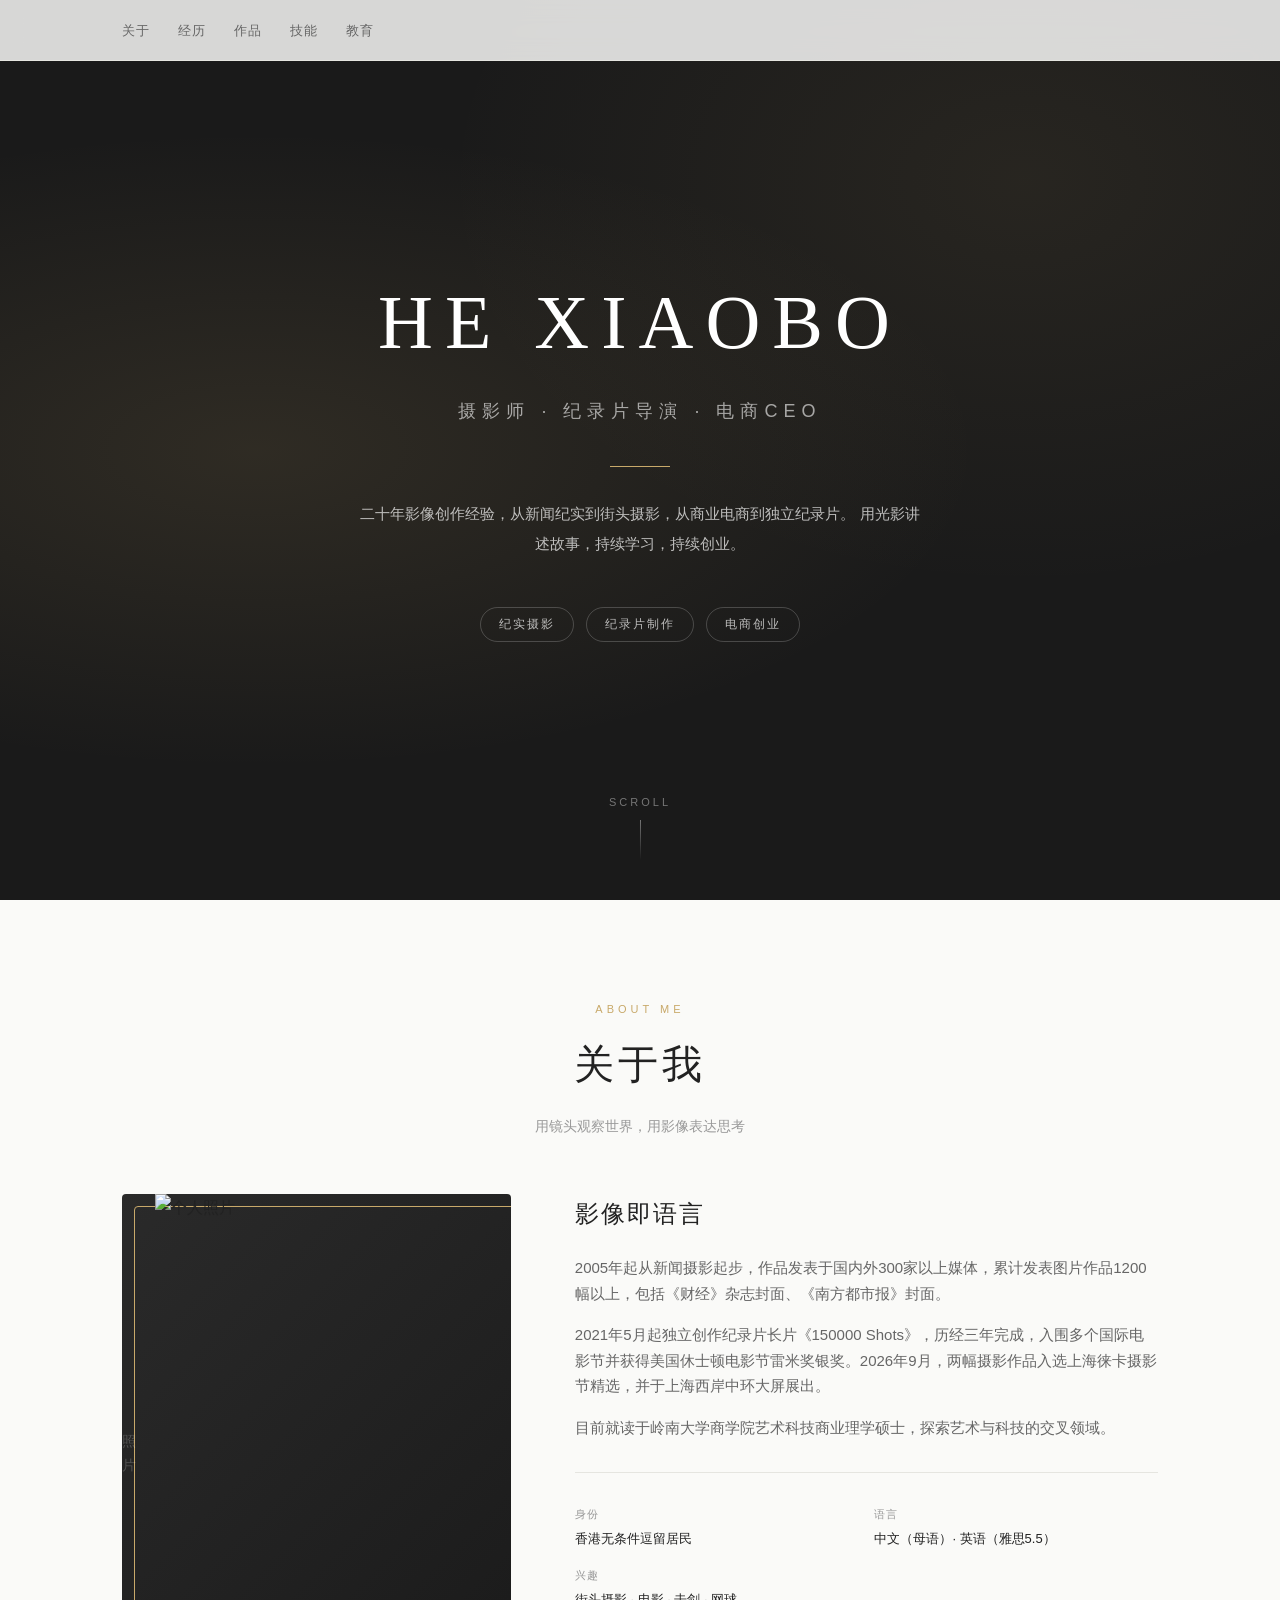
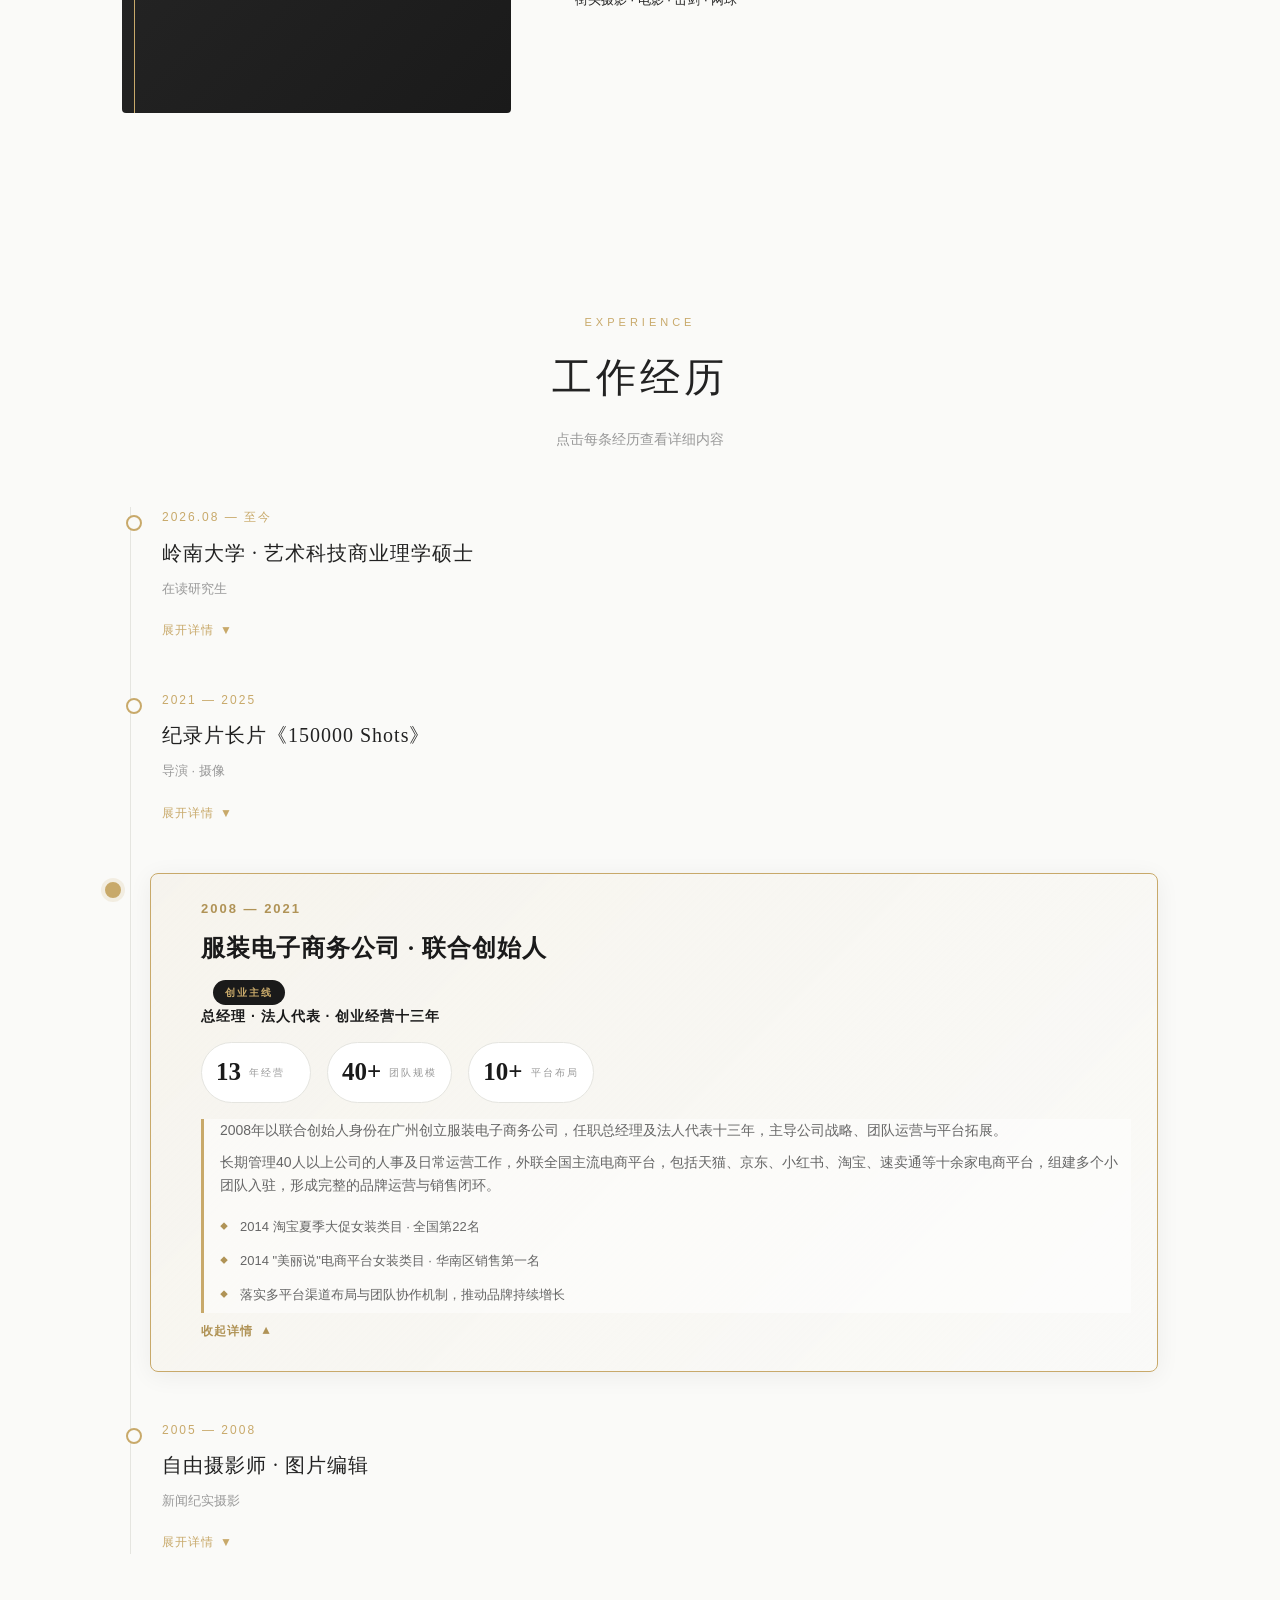
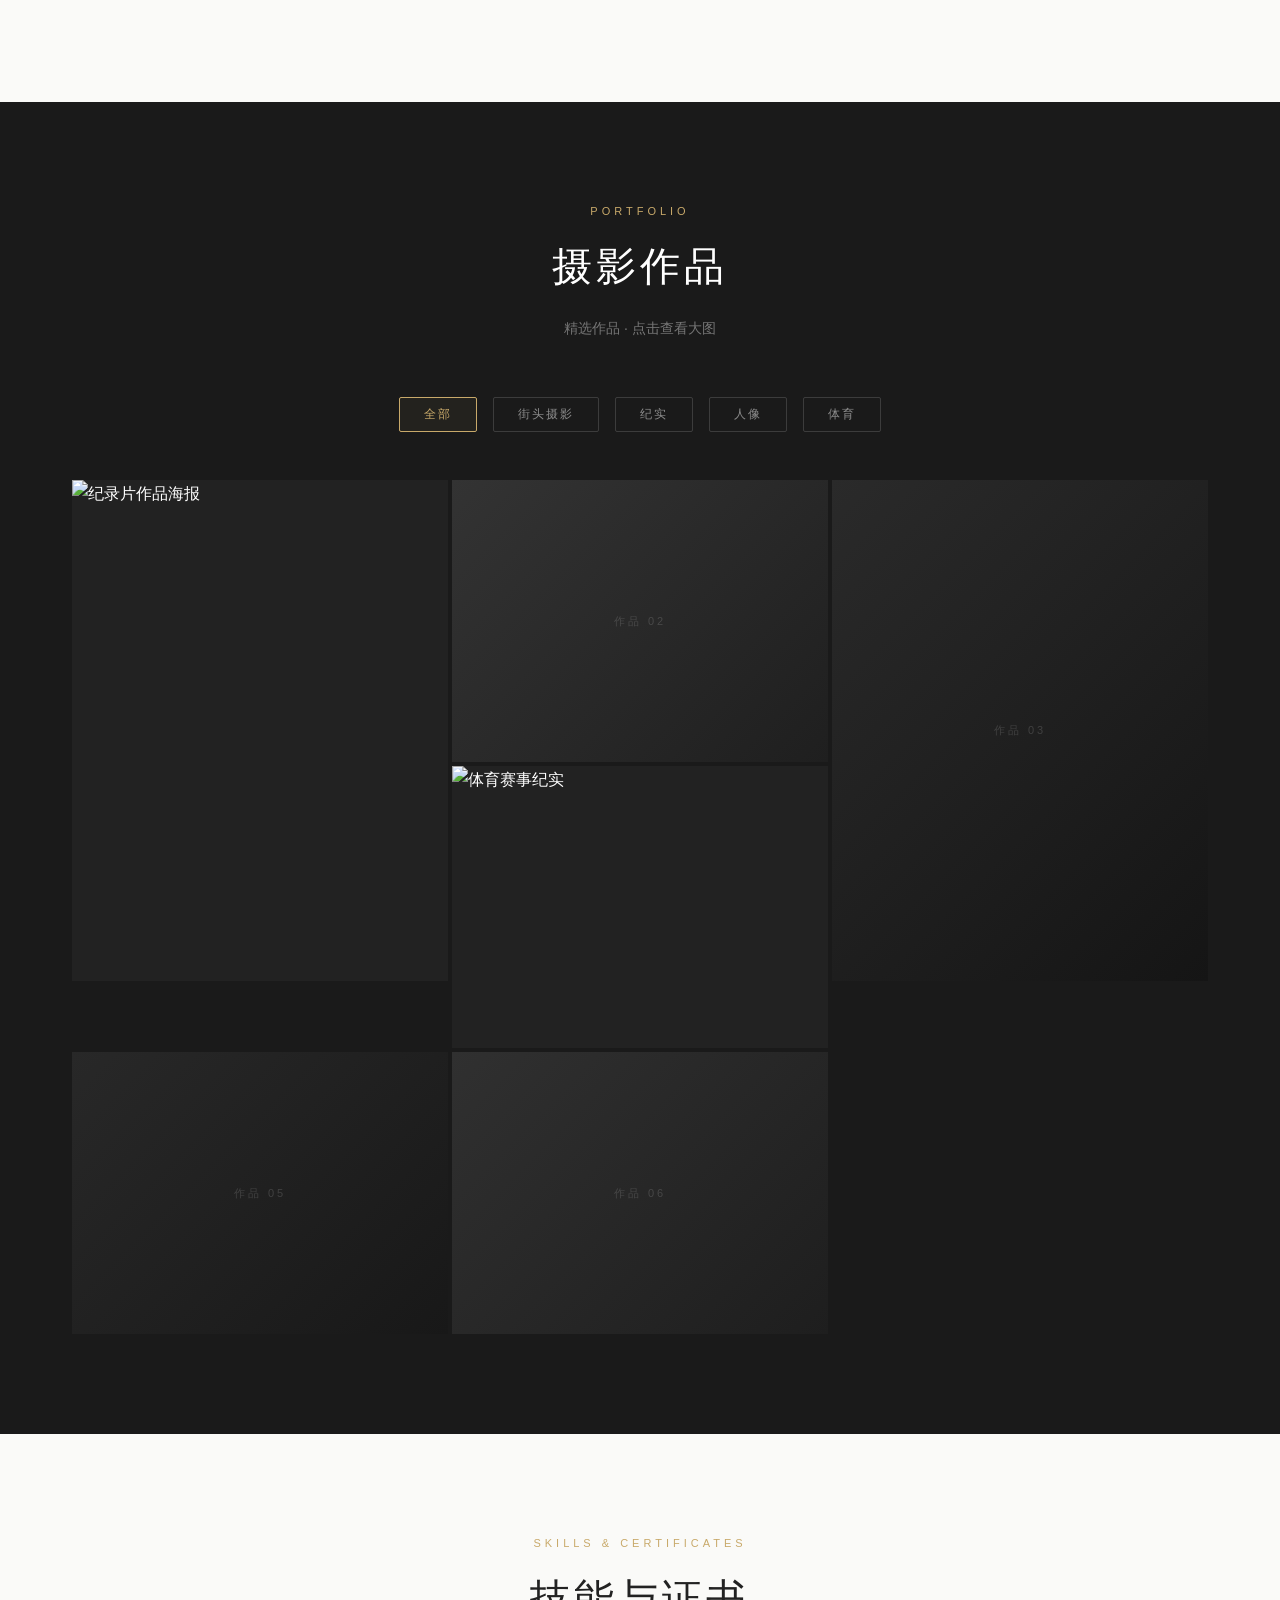
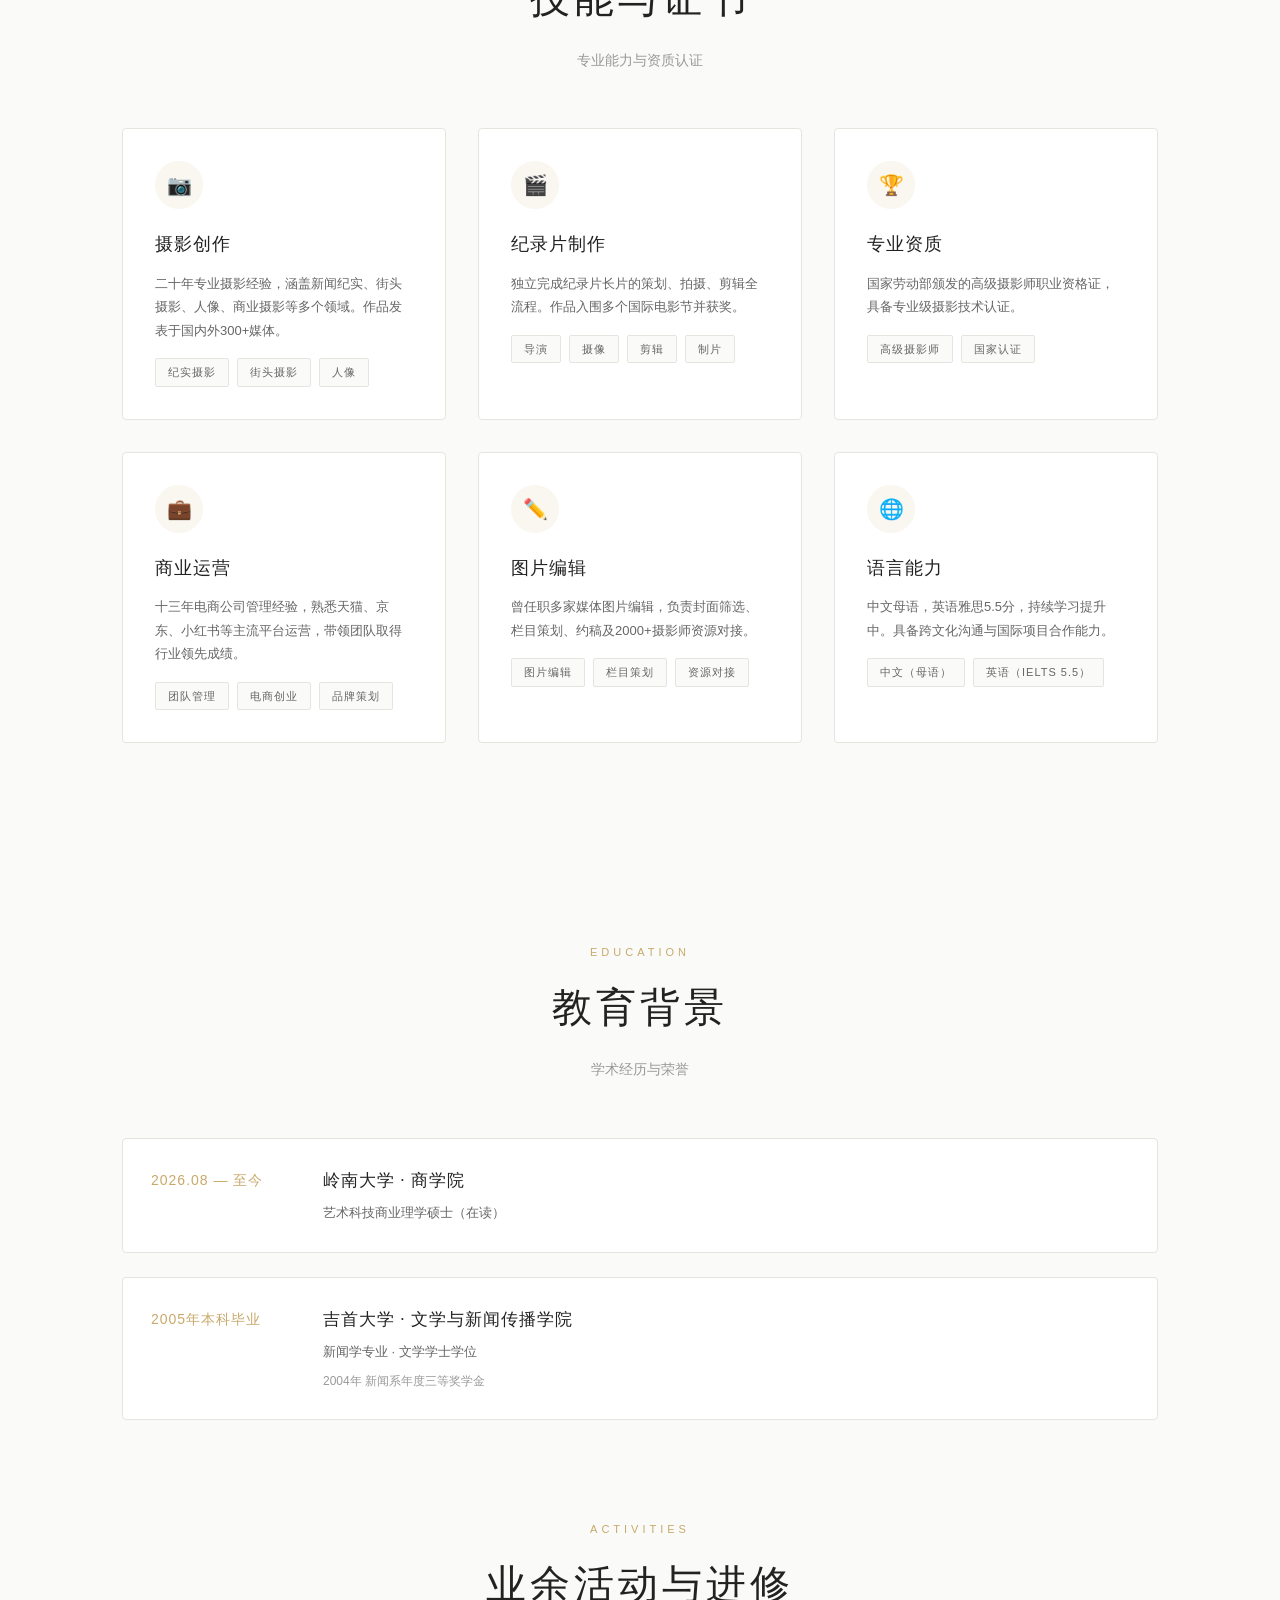
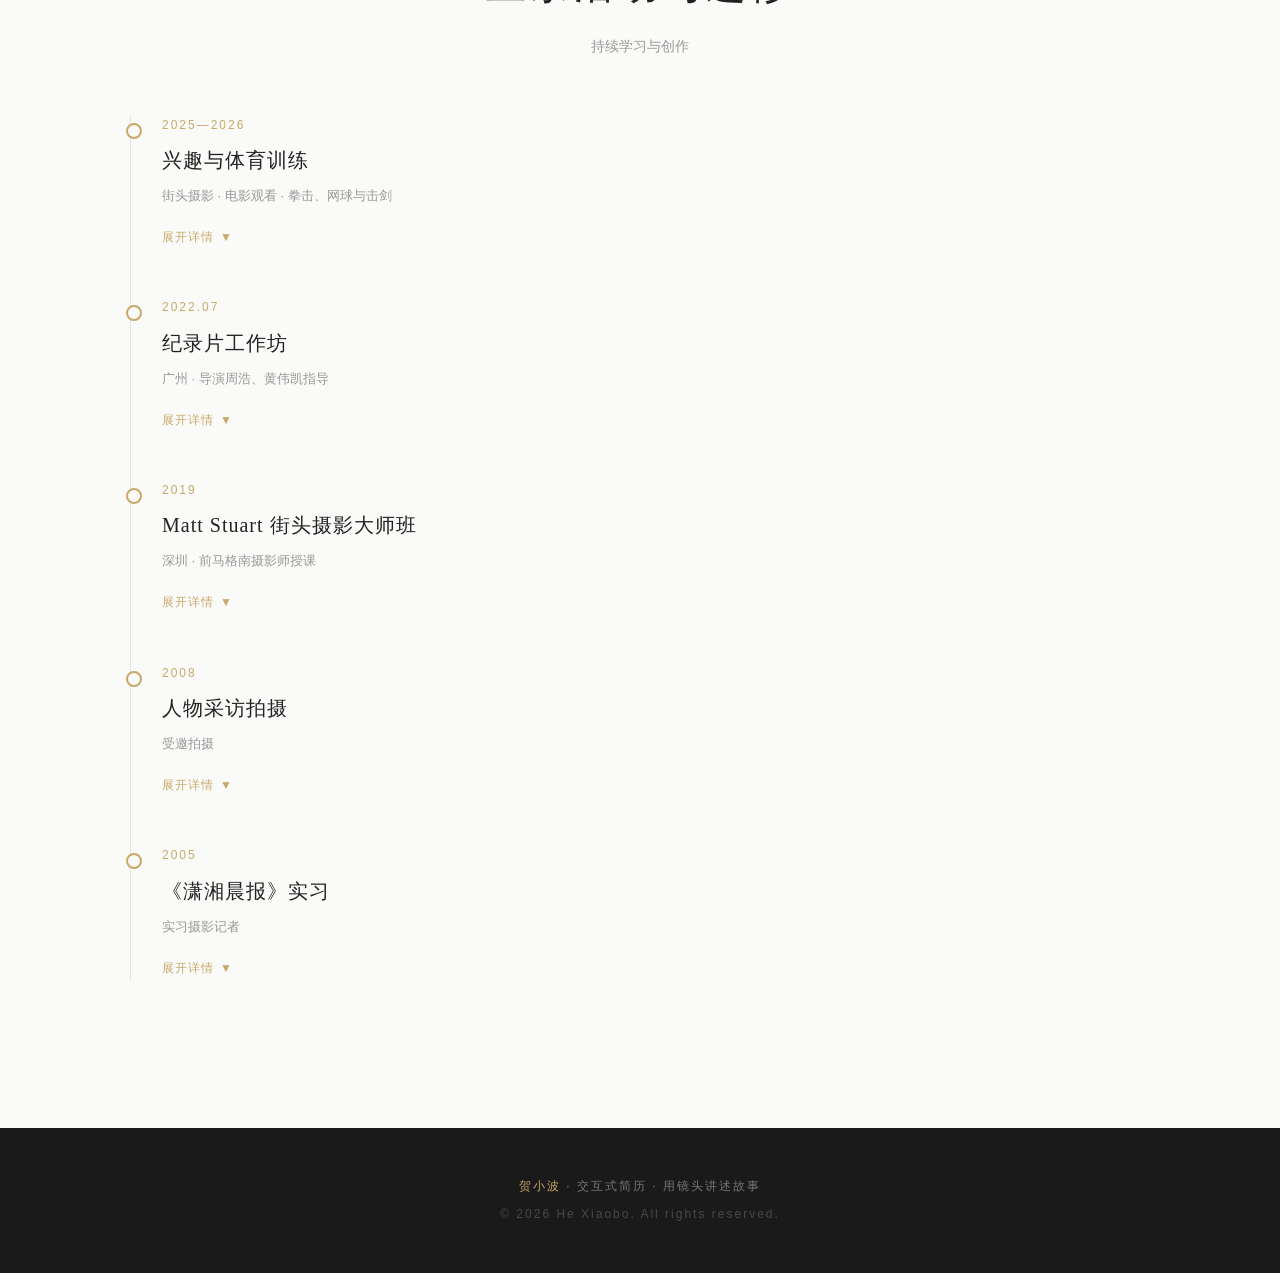
==== commit 8df740cb: "Update interactive resume" ====
--- a/index.html
+++ b/index.html
@@ -834,7 +834,6 @@
 <!-- ========== 导航 ========== -->
 <nav class="nav">
   <div class="nav-inner">
-    <div class="nav-logo">贺小波<span>.</span></div>
     <button class="nav-toggle" onclick="toggleNav()">☰</button>
     <ul class="nav-links" id="navLinks">
       <li><a href="#about" class="nav-link">关于</a></li>
@@ -890,10 +889,6 @@
       </p>
       <div class="about-meta">
         <div class="about-meta-item">
-          <strong>出生</strong>
-          <span>1981年7月 · 湖南邵阳</span>
-        </div>
-        <div class="about-meta-item">
           <strong>身份</strong>
           <span>香港无条件逗留居民</span>
         </div>
@@ -925,7 +920,6 @@
       <div class="timeline-role">在读研究生</div>
       <div class="timeline-content">
         <p>就读于岭南大学商学院，专注艺术与科技交叉领域的商业研究。</p>
-        <p>2006年9月，两幅摄影作品精选并在上海西岸中环大屏展出。</p>
       </div>
       <span class="timeline-toggle">展开详情 <span class="arrow">▼</span></span>
     </div>
@@ -986,7 +980,7 @@
       <div class="timeline-role">新闻纪实摄影</div>
       <div class="timeline-content">
         <p><strong>2008年</strong> 受招商银行邀请赴云南、湖南、黑龙江、重庆、山西等多省贫困地区希望小学支教，每处支教一周，期间拍摄纪实图片上千幅，主办方印刷集合成册内部发行。同年获得尼康年度摄影比赛优胜奖。</p>
-        <p><strong>2007年</strong> 以自由摄影师身份拍摄报道类新闻图片，供稿国内外报刊媒体，包括《三联生活周刊》《中国新闻周刊》《中国青年报》《新世纪周刊》《东方早报》《新京报》，中新社、路透社、CCTV朝闻天下栏目等。在国内外300家以上报刊杂志、通讯社及电视台发表图片作品1200幅以上，包括《财经》杂志封面、《南方都市报》封面。</p>
+        <p><strong>2007年</strong> 以自由摄影师身份拍摄报道类新闻图片，供稿国内外新闻媒体，包括《三联生活周刊》《中国新闻周刊》《中国青年报》《新世纪周刊》《东方早报》《新京报》，中新社、路透社、CCTV朝闻天下栏目等。在国内外300家以上报刊杂志、通讯社及电视台发表图片作品1200幅以上，包括《财经》杂志封面、《南方都市报》封面。</p>
         <p><strong>2006下半年</strong> 在《南方周末》旗下《名牌》杂志任职图片编辑，负责杂志封面图片筛选和栏目内容策划及约稿。同年入职《参考消息》华南广告部，任职摄影师及图片编辑。</p>
         <p><strong>2005—2006上半年</strong> 就职深圳phototex图片社，任职首席摄影师及图片编辑，对接全国2000多名摄影师及几百家报刊媒体。代表公司参加2006年第一届连州国际摄影节及2006年平遥国际摄影节。</p>
       </div>
@@ -1009,7 +1003,7 @@
     <button class="filter-btn" data-filter="street" onclick="filterPortfolio('street', this)">街头摄影</button>
     <button class="filter-btn" data-filter="documentary" onclick="filterPortfolio('documentary', this)">纪实</button>
     <button class="filter-btn" data-filter="portrait" onclick="filterPortfolio('portrait', this)">人像</button>
-    <button class="filter-btn" data-filter="news" onclick="filterPortfolio('news', this)">新闻</button>
+    <button class="filter-btn" data-filter="sports" onclick="filterPortfolio('sports', this)">体育</button>
   </div>
 
   <!--
@@ -1020,11 +1014,11 @@
   -->
   <div class="portfolio-grid" id="portfolioGrid">
 
-    <div class="portfolio-item wide reveal" data-category="street" onclick="openLightbox(0)">
-      <div class="portfolio-placeholder ph-1">作品 01</div>
+    <div class="portfolio-item tall reveal" data-category="documentary" onclick="openLightbox(0)">
+      <img src="assets/150000_SHOTS_poster_festival.jpg" class="portfolio-img" alt="纪录片作品海报">
       <div class="portfolio-overlay">
-        <h4>街头系列 · 之一</h4>
-        <p>Street Photography</p>
+        <h4>纪录片作品</h4>
+        <p>Documentary</p>
       </div>
     </div>
 
@@ -1044,18 +1038,18 @@
       </div>
     </div>
 
-    <div class="portfolio-item reveal" data-category="news" onclick="openLightbox(3)">
-      <div class="portfolio-placeholder ph-4">作品 04</div>
+    <div class="portfolio-item reveal" data-category="sports" onclick="openLightbox(3)">
+      <img src="assets/L1001823.jpg" class="portfolio-img" alt="体育赛事纪实">
       <div class="portfolio-overlay">
-        <h4>新闻现场</h4>
-        <p>News Photography</p>
+        <h4>体育赛事纪实</h4>
+        <p>Sports Photography</p>
       </div>
     </div>
 
     <div class="portfolio-item reveal" data-category="street" onclick="openLightbox(4)">
       <div class="portfolio-placeholder ph-5">作品 05</div>
       <div class="portfolio-overlay">
-        <h4>街头系列 · 之二</h4>
+        <h4>街头系列</h4>
         <p>Street Photography</p>
       </div>
     </div>
@@ -1177,20 +1171,11 @@
     </div>
 
     <div class="edu-item reveal">
-      <div class="edu-year">2003 — 2005</div>
+      <div class="edu-year">2005年本科毕业</div>
       <div class="edu-info">
         <h4>吉首大学 · 文学与新闻传播学院</h4>
         <p>新闻学专业 · 文学学士学位</p>
         <div class="edu-honors">2004年 新闻系年度三等奖学金</div>
-      </div>
-    </div>
-
-    <div class="edu-item reveal">
-      <div class="edu-year">2000 — 2003</div>
-      <div class="edu-info">
-        <h4>湖南大众传媒技术学院</h4>
-        <p>广播电视新闻学专业 · 三年制专科</p>
-        <div class="edu-honors">2001年 年度三等奖学金</div>
       </div>
     </div>
 
@@ -1205,6 +1190,16 @@
     <p class="section-subtitle">持续学习与创作</p>
   </div>
   <div class="timeline">
+
+    <div class="timeline-item reveal" onclick="toggleTimeline(this)">
+      <div class="timeline-date">2025—2026</div>
+      <h3 class="timeline-title">兴趣与体育训练</h3>
+      <div class="timeline-role">街头摄影 · 电影观看 · 拳击、网球与击剑</div>
+      <div class="timeline-content">
+        <p>平时主要兴趣为街头摄影，观看各类虚构或纪实电影，偶尔进行拳击及网球训练。完成过2025年香港马拉松10公里组别赛程，凭借一定的实战经验，于2026年9月入选岭南大学校击剑队。</p>
+      </div>
+      <span class="timeline-toggle">展开详情 <span class="arrow">▼</span></span>
+    </div>
 
     <div class="timeline-item reveal" onclick="toggleTimeline(this)">
       <div class="timeline-date">2022.07</div>
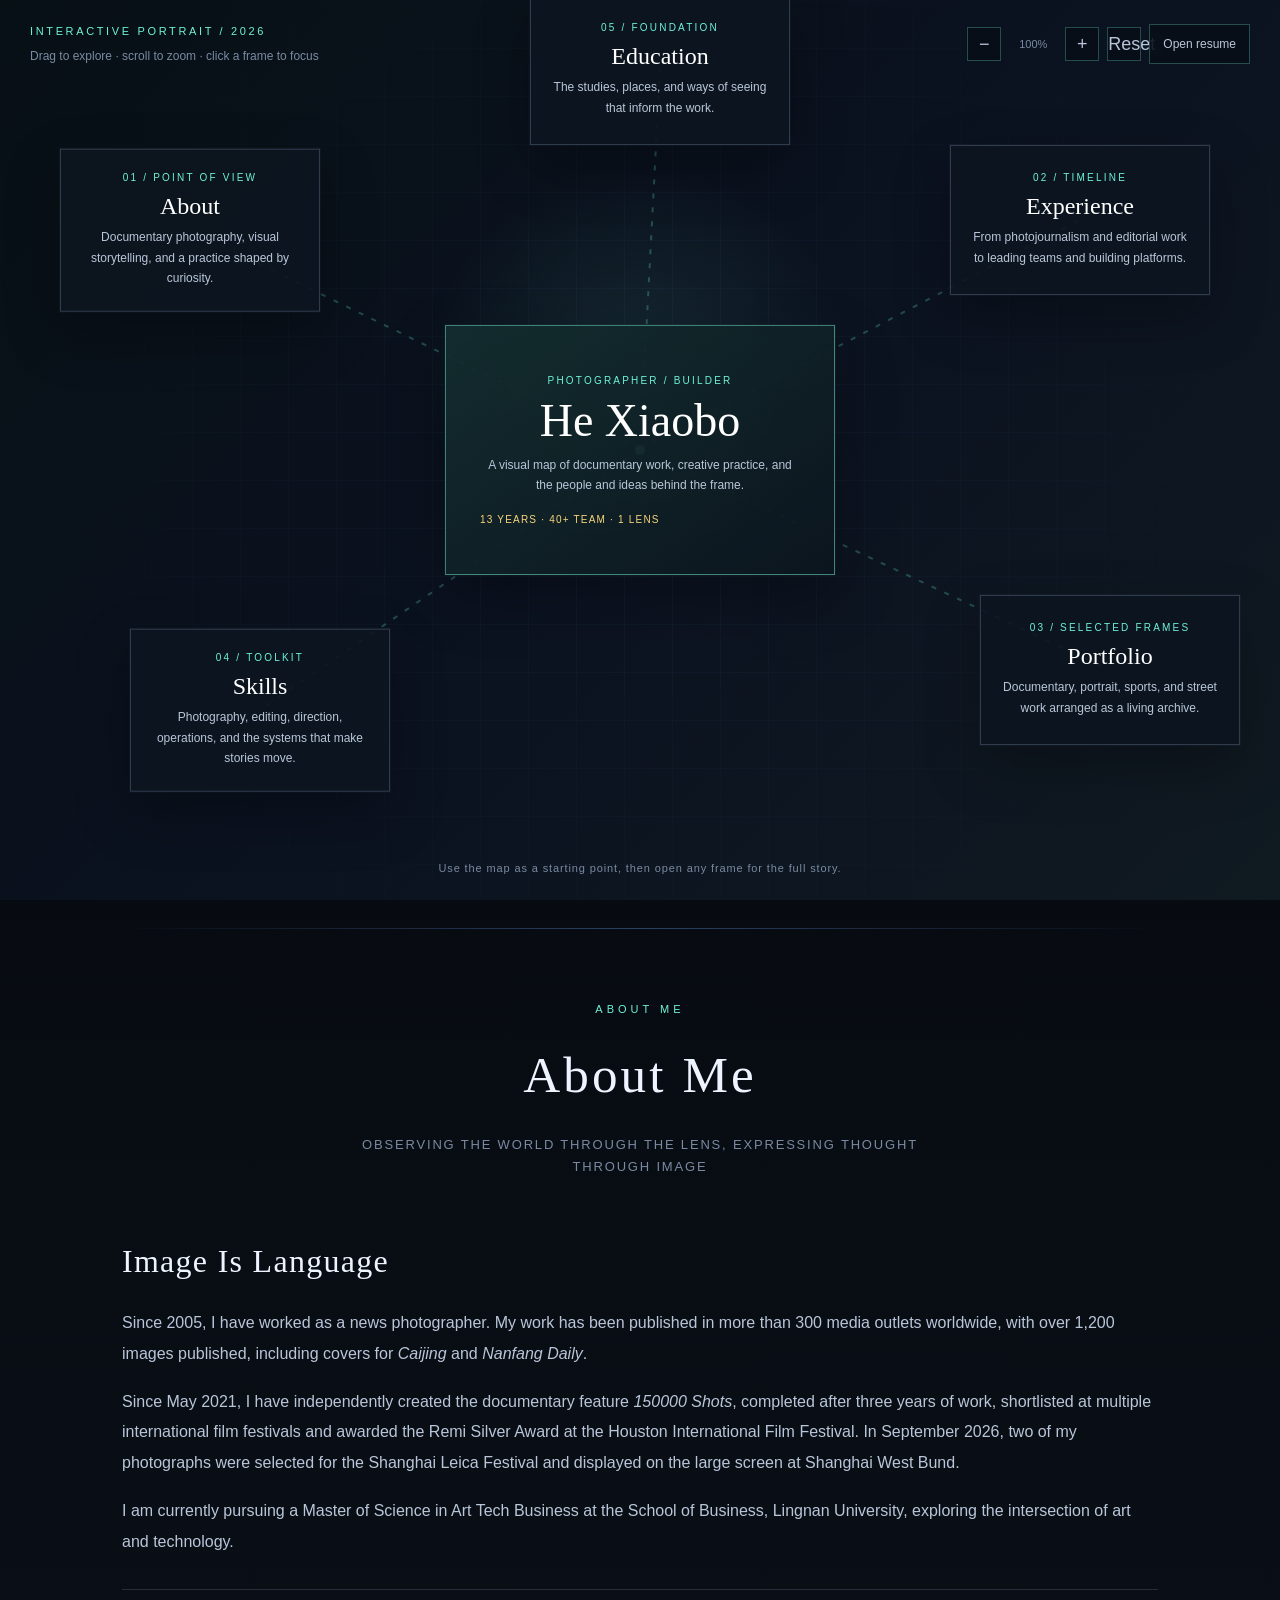
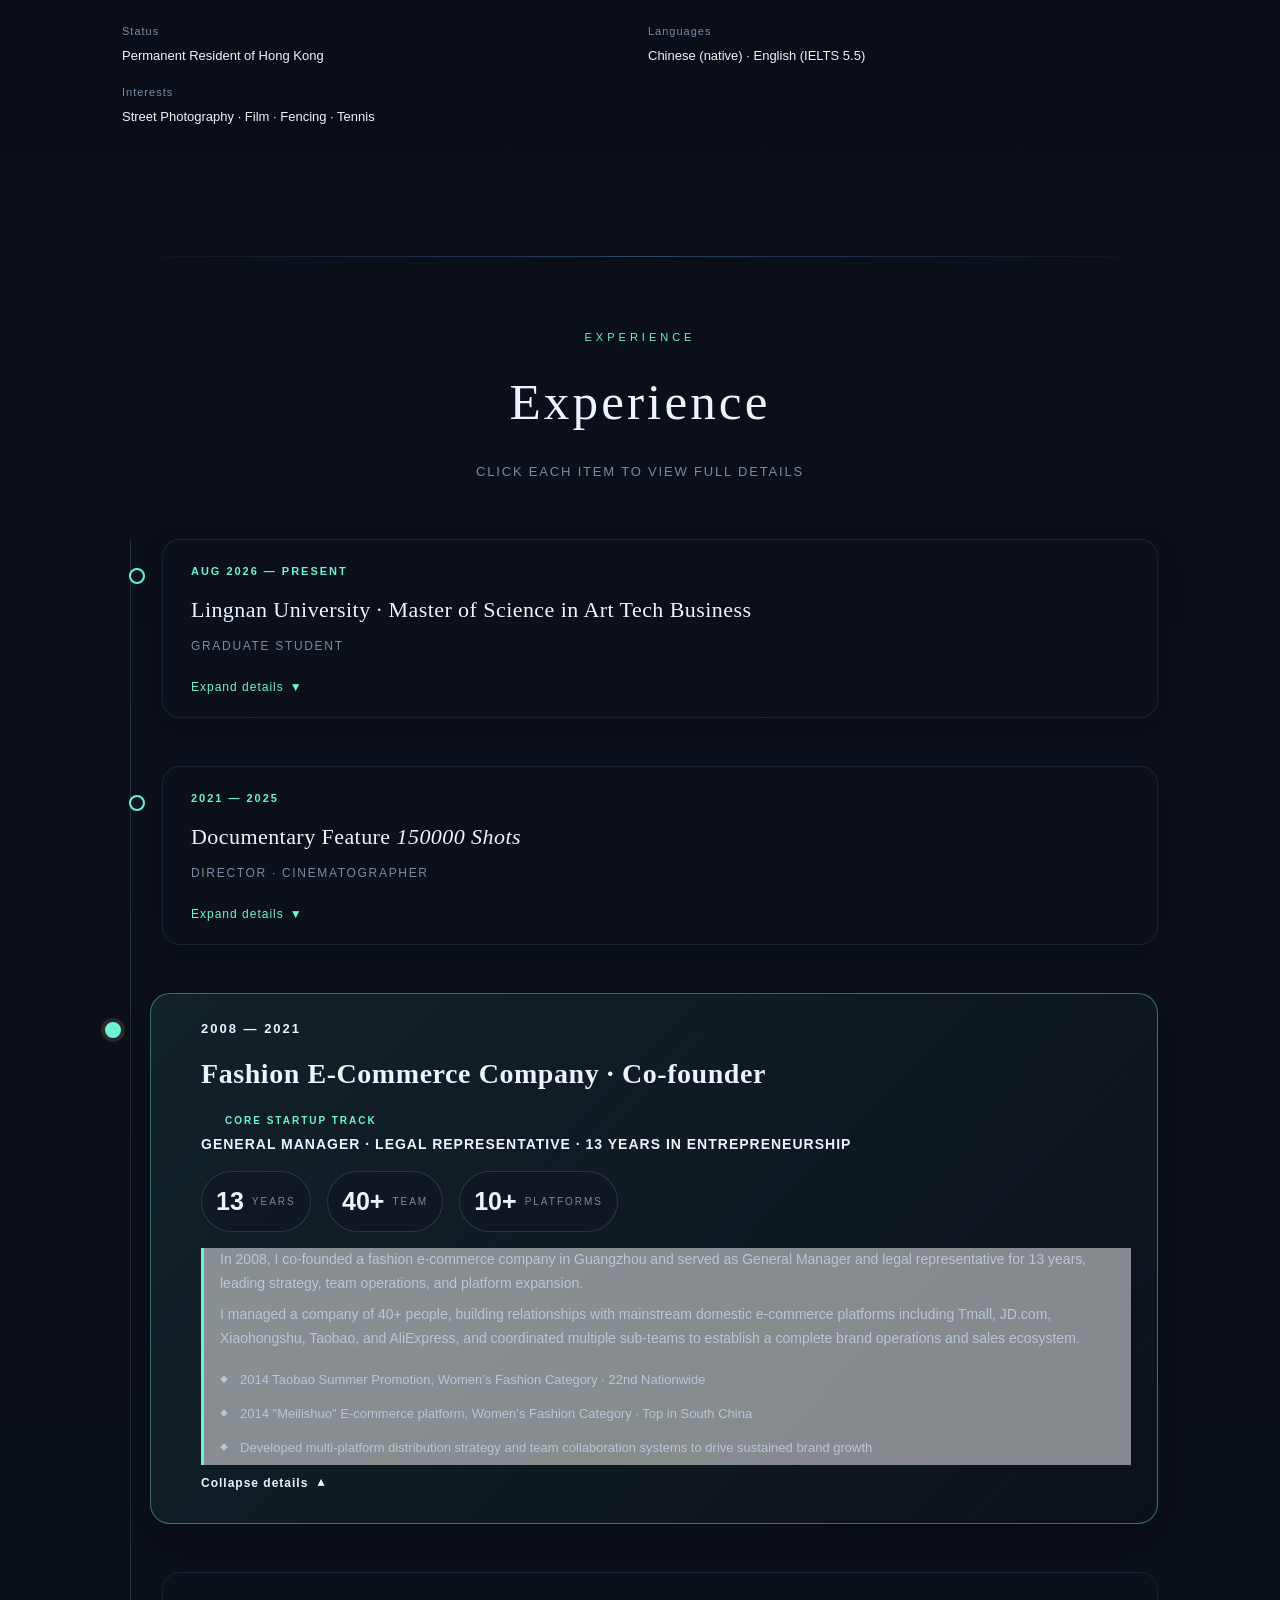
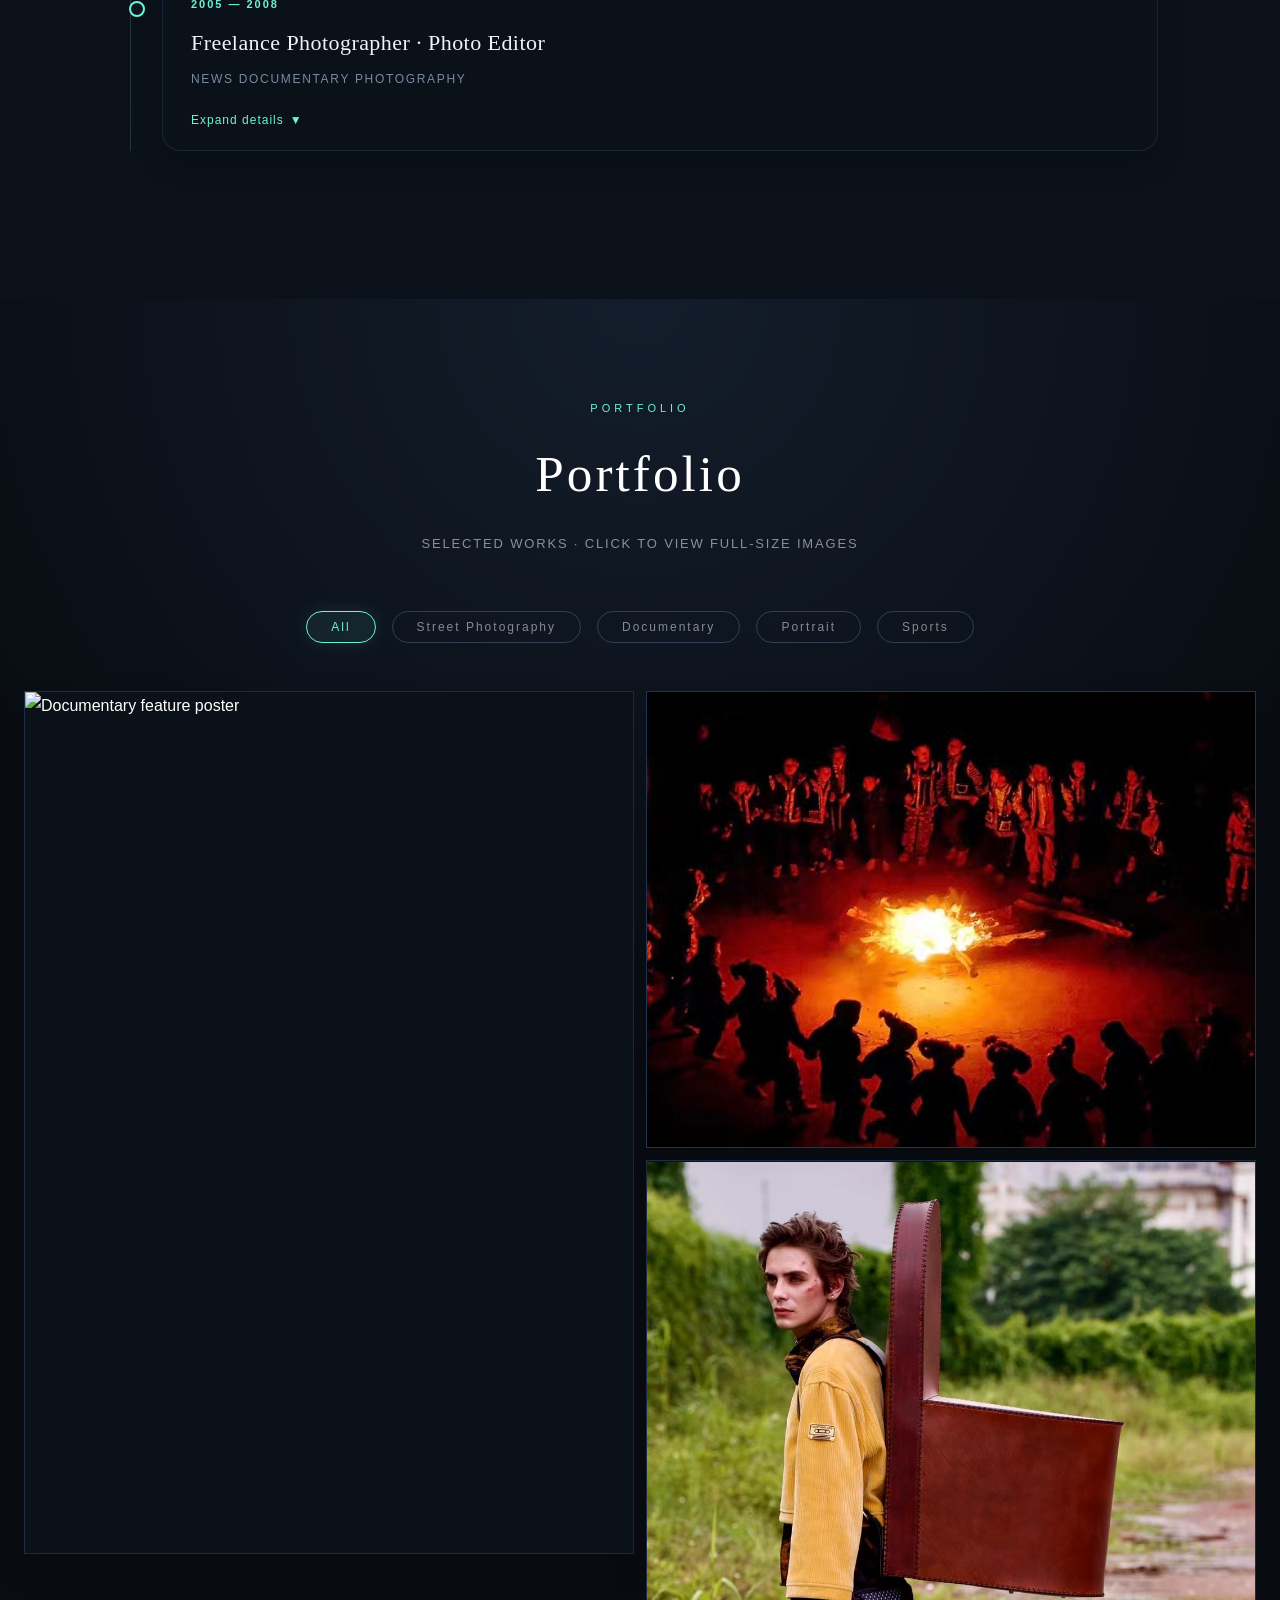
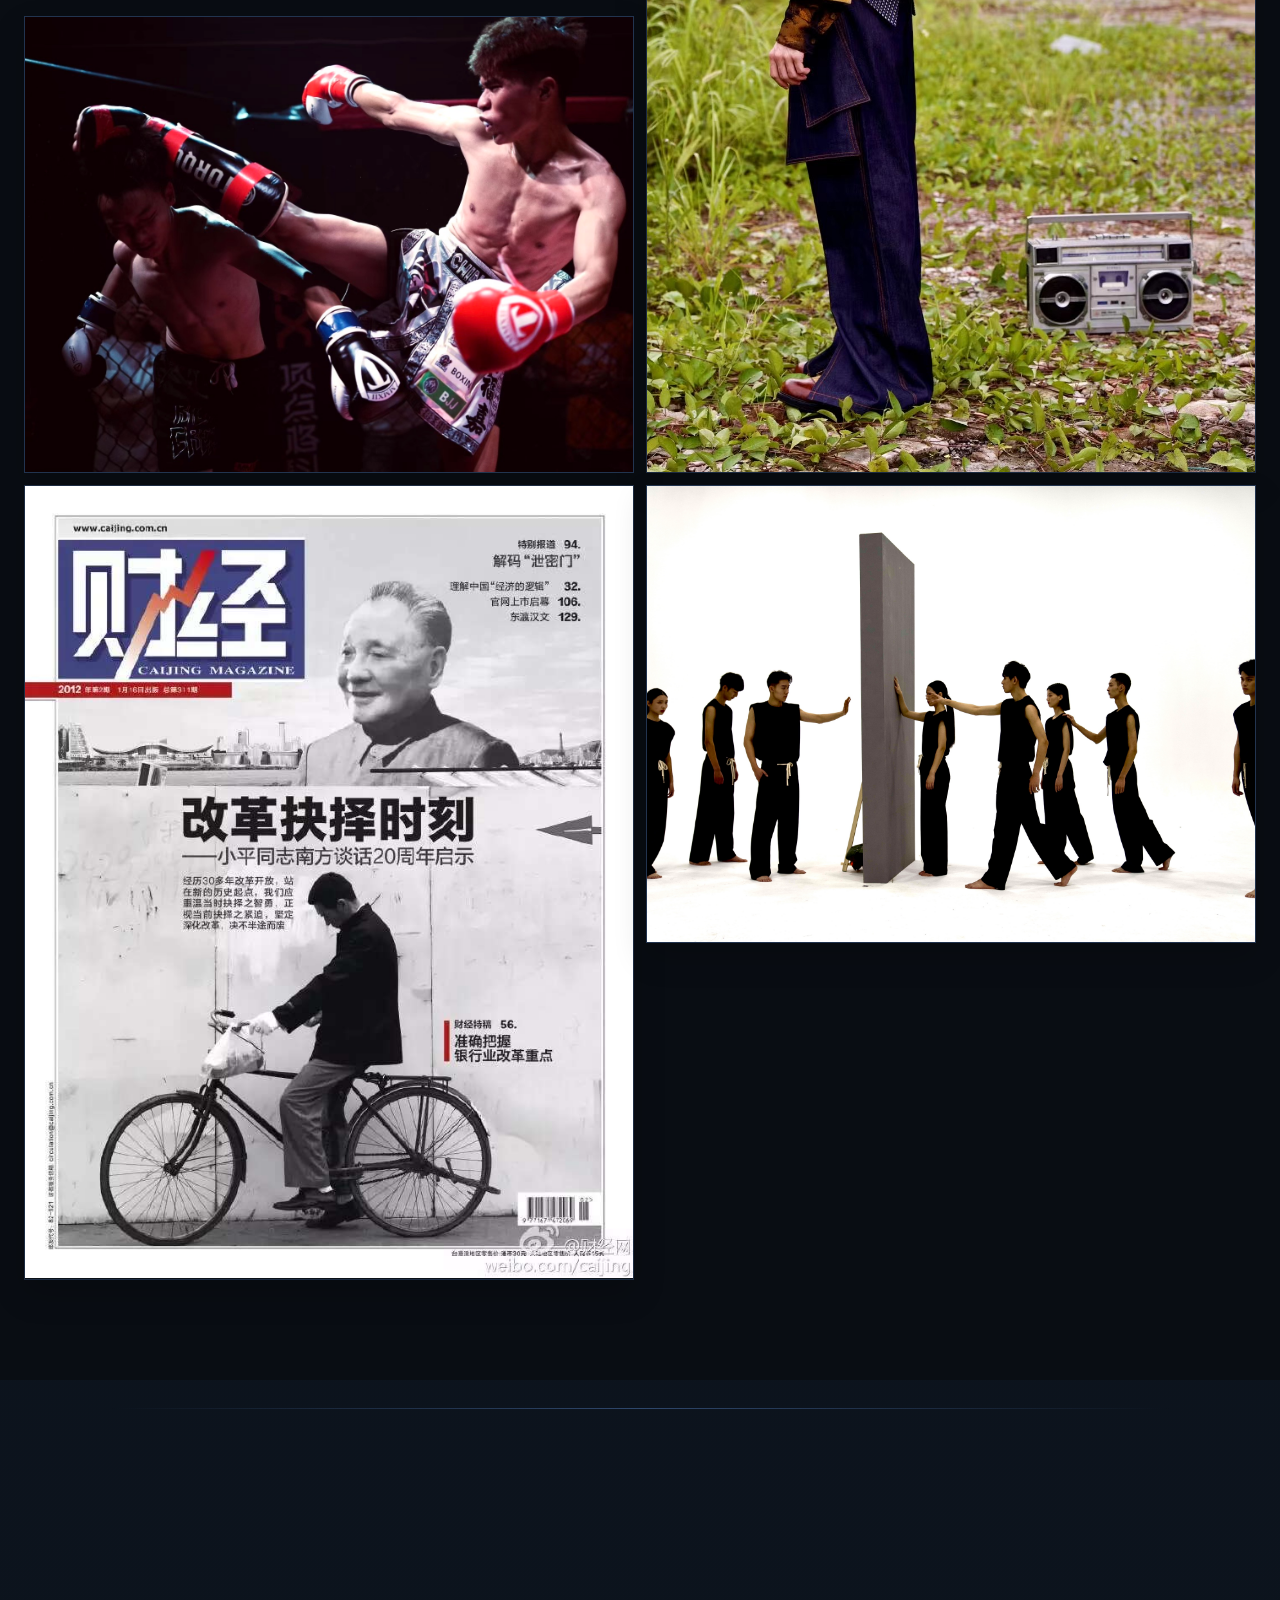
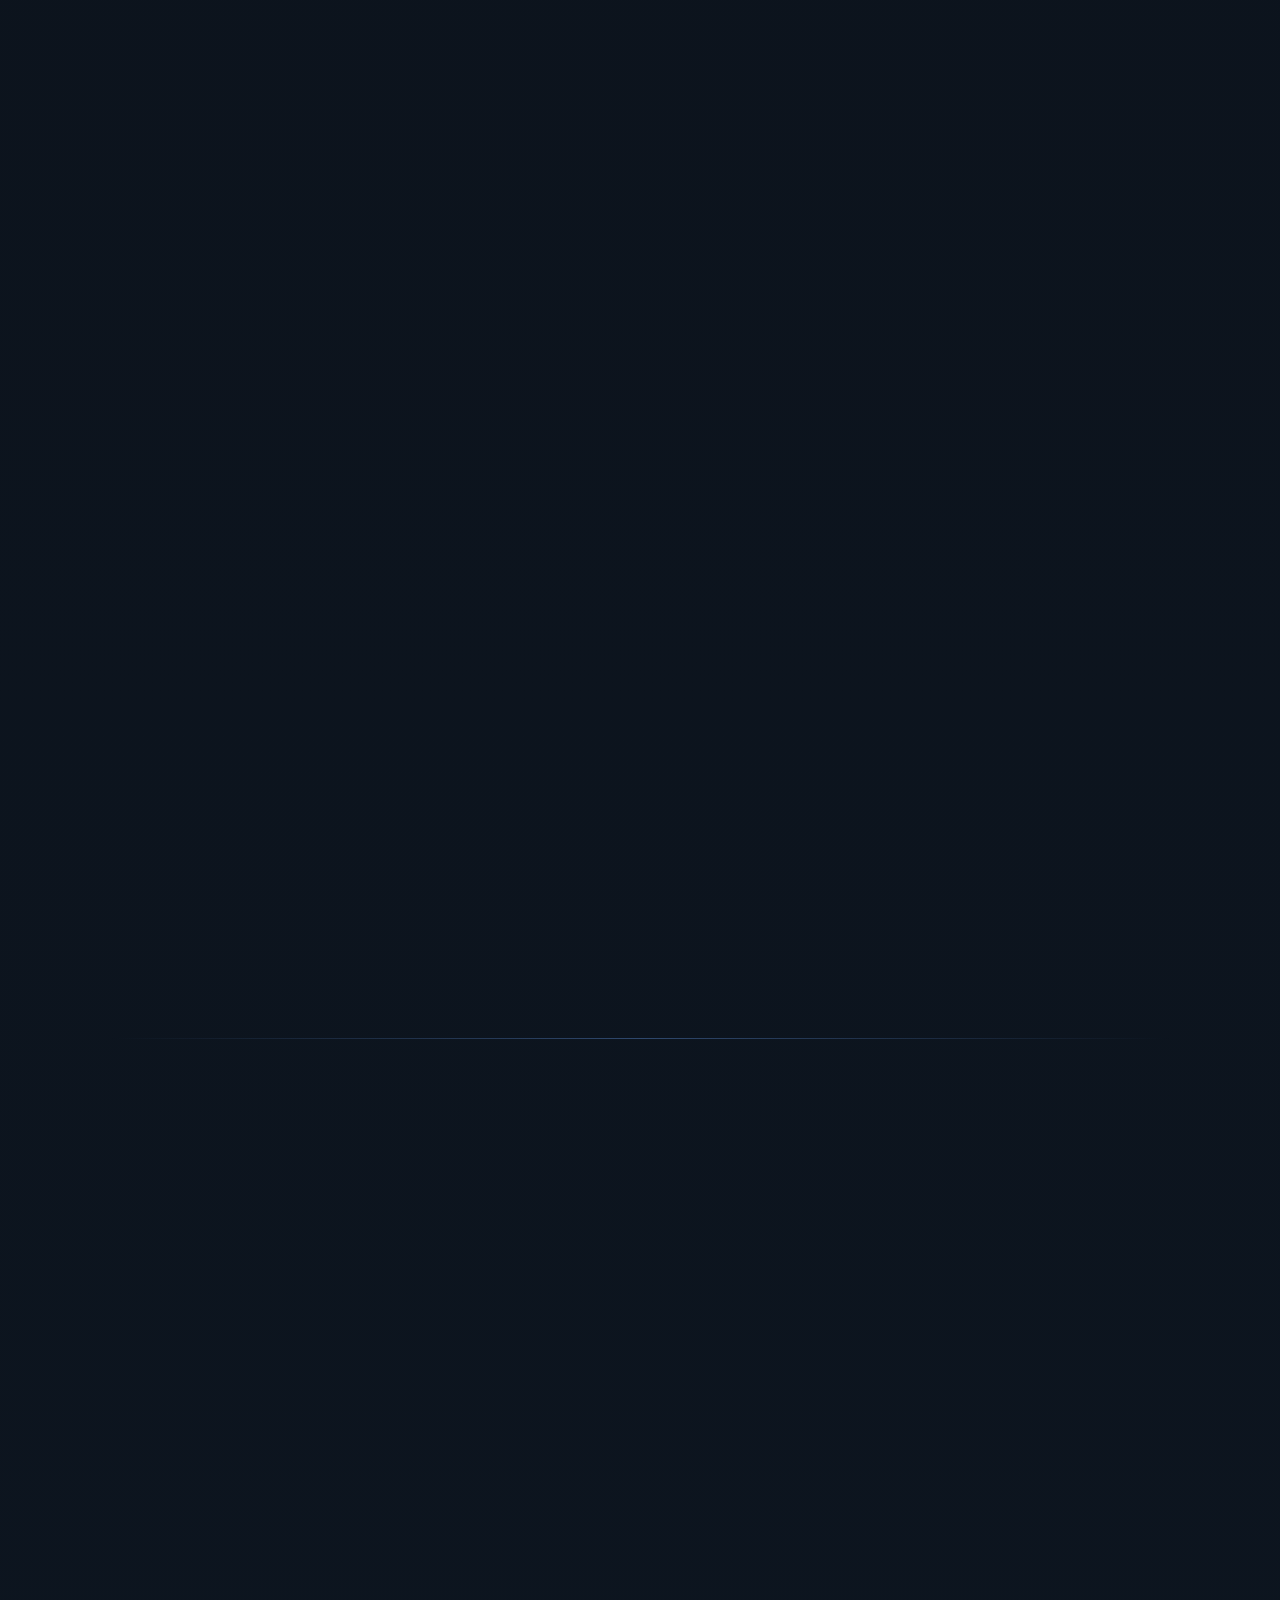
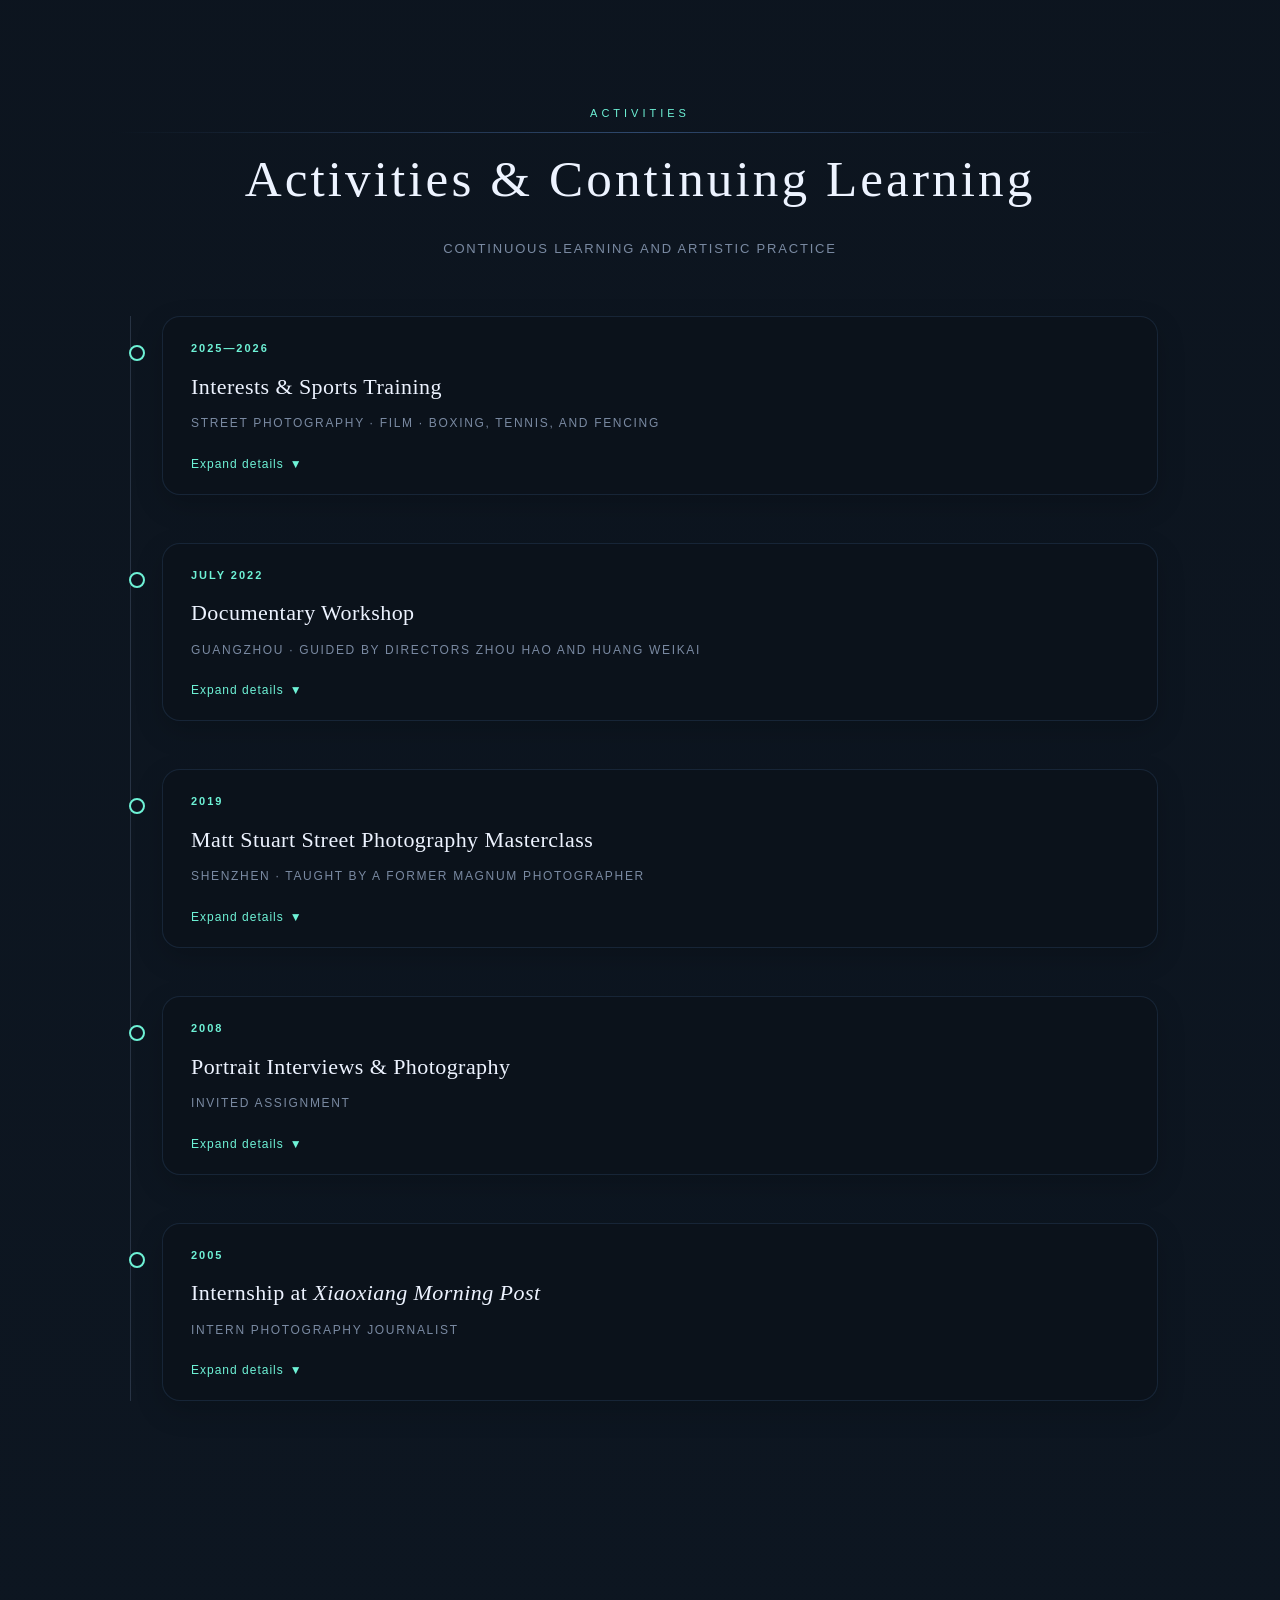
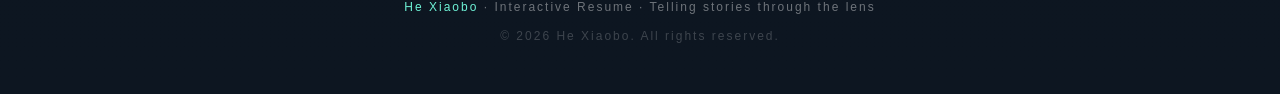
==== commit dea60279: "Build interactive Prezi-style portfolio" ====
--- a/index.html
+++ b/index.html
@@ -3,31 +3,38 @@
 <head>
 <meta charset="UTF-8">
 <meta name="viewport" content="width=device-width, initial-scale=1.0">
-<title>贺小波 | 交互式简历</title>
+<title>He Xiaobo | Interactive Resume</title>
 <style>
 /* ============================================
-   贺小波 交互式简历
-   编辑说明：
-   - 所有文字内容均在 <body> 中，可直接搜索修改
-   - 摄影作品图片替换：搜索 PHOTO-PLACEHOLDER 注释
-   - 主题色修改：搜索 :root 中的 CSS 变量
-   - 本文件为单文件，无外部依赖，可直接用浏览器打开
+   He Xiaobo Interactive Resume
+   Editing notes:
+   - All text content is in <body> and can be modified directly
+   - Replace photography work images: search for PHOTO-PLACEHOLDER comments
+   - Theme color adjustments: search CSS variables in :root
+   - This file is standalone and can be opened directly in a browser
    ============================================ */
 
 :root {
-  --bg: #fafaf8;
-  --bg-dark: #1a1a1a;
-  --text: #222;
-  --text-light: #666;
-  --text-muted: #999;
-  --accent: #c8a96a;       /* 主题强调色 - 暖金色，可修改 */
-  --accent-hover: #b09356;
-  --border: #e5e5e0;
-  --card-bg: #fff;
-  --shadow: 0 4px 24px rgba(0,0,0,0.06);
-  --shadow-hover: 0 8px 40px rgba(0,0,0,0.12);
-  --font-sans: "PingFang SC", "Microsoft YaHei", "Helvetica Neue", Arial, sans-serif;
-  --font-serif: "Noto Serif SC", "Songti SC", "SimSun", Georgia, serif;
+  --bg: #070b12;
+  --bg-soft: #0d1420;
+  --bg-panel: rgba(15, 22, 30, 0.88);
+  --bg-panel-strong: rgba(10, 17, 24, 0.96);
+  --text: #edf3ff;
+  --text-light: #b9c6d9;
+  --text-muted: #7a8aa2;
+  --accent: #6ef2d6;
+  --accent-2: #6ea8ff;
+  --accent-3: #f7d57b;
+  --border: rgba(150, 177, 214, 0.2);
+  --card-bg: rgba(16, 24, 34, 0.76);
+  --shadow: 0 18px 46px rgba(0,0,0,0.32);
+  --shadow-hover: 0 26px 62px rgba(110,242,214,0.14);
+
+  --font-ui: Arial, "Noto Sans TC", "PingFang TC", "Microsoft JhengHei", sans-serif;
+  --font-en: Georgia, serif;
+  --font-cn: "Songti TC", "Noto Serif TC", serif;
+  --font-brand: Georgia, "Times New Roman", serif;
+
   --transition: all 0.35s cubic-bezier(0.4, 0, 0.2, 1);
 }
 
@@ -36,11 +43,25 @@
 html { scroll-behavior: smooth; }
 
 body {
-  font-family: var(--font-sans);
-  background: var(--bg);
+  font-family: var(--font-ui);
+  background:
+    linear-gradient(180deg, #04070c 0%, #0b1018 20%, #0d1621 100%);
   color: var(--text);
   line-height: 1.7;
   -webkit-font-smoothing: antialiased;
+  position: relative;
+}
+
+body::before {
+  content: "";
+  position: fixed;
+  inset: 0;
+  background-image:
+    linear-gradient(rgba(110,168,255,0.06) 1px, transparent 1px),
+    linear-gradient(90deg, rgba(110,168,255,0.06) 1px, transparent 1px);
+  background-size: 26px 26px;
+  pointer-events: none;
+  mask-image: radial-gradient(circle at center, black 40%, transparent 100%);
 }
 
 /* ---------- 顶部导航 ---------- */
@@ -48,10 +69,10 @@
   position: fixed;
   top: 0; left: 0; right: 0;
   z-index: 100;
-  background: rgba(250,250,248,0.85);
+  background: rgba(7,11,18,0.64);
   backdrop-filter: blur(12px);
   -webkit-backdrop-filter: blur(12px);
-  border-bottom: 1px solid var(--border);
+  border-bottom: 1px solid rgba(110,168,255,0.2);
   transition: var(--transition);
 }
 .nav-inner {
@@ -64,10 +85,23 @@
   justify-content: space-between;
 }
 .nav-logo {
-  font-family: var(--font-serif);
+  display: inline-flex;
+  align-items: center;
+  gap: 8px;
+  font-family: var(--font-brand);
   font-size: 18px;
   font-weight: 600;
   letter-spacing: 2px;
+}
+.nav-brand {
+  font-family: var(--font-brand);
+  font-size: 49px;
+  line-height: 1;
+  font-weight: 700;
+  letter-spacing: -7px;
+  color: var(--accent);
+  transform: translateY(-2px);
+  text-shadow: 0 0 18px rgba(110,242,214,0.45);
 }
 .nav-logo span { color: var(--accent); }
 .nav-links {
@@ -78,13 +112,15 @@
 .nav-links a {
   text-decoration: none;
   color: var(--text-light);
-  font-size: 13px;
-  letter-spacing: 1px;
+  font-family: var(--font-ui);
+  font-size: 12px;
+  letter-spacing: 0.18em;
+  text-transform: uppercase;
   transition: var(--transition);
   position: relative;
 }
 .nav-links a:hover, .nav-links a.active {
-  color: var(--text);
+  color: var(--accent);
 }
 .nav-links a::after {
   content: '';
@@ -111,47 +147,56 @@
   justify-content: center;
   position: relative;
   overflow: hidden;
-  background: var(--bg-dark);
+  background: radial-gradient(circle at top, rgba(110,168,255,0.22), transparent 32%),
+              linear-gradient(145deg, #071015 0%, #0b1220 45%, #070d15 100%);
   color: #fff;
 }
 .hero-bg {
   position: absolute;
   inset: 0;
   background:
-    radial-gradient(ellipse at 20% 50%, rgba(200,169,106,0.12) 0%, transparent 50%),
-    radial-gradient(ellipse at 80% 20%, rgba(200,169,106,0.08) 0%, transparent 40%);
+    radial-gradient(ellipse at 20% 50%, rgba(110,242,214,0.18) 0%, transparent 45%),
+    radial-gradient(ellipse at 80% 20%, rgba(110,168,255,0.16) 0%, transparent 42%);
 }
 .hero-content {
   position: relative;
   z-index: 2;
   text-align: center;
-  padding: 0 32px;
-  max-width: 800px;
+  padding: 54px 42px 48px;
+  max-width: 860px;
+  background: rgba(8, 14, 22, 0.7);
+  border: 1px solid rgba(110,168,255,0.22);
+  box-shadow: 0 0 0 1px rgba(255,255,255,0.05), 0 24px 80px rgba(0,0,0,0.45);
+  backdrop-filter: blur(10px);
+  transform: perspective(1000px) rotateX(2deg);
 }
 .hero-name {
-  font-family: var(--font-serif);
-  font-size: clamp(40px, 7vw, 76px);
-  font-weight: 300;
-  letter-spacing: 12px;
+  font-family: var(--font-en);
+  font-size: clamp(46px, 7vw, 96px);
+  font-weight: 400;
+  letter-spacing: 0.08em;
   margin-bottom: 8px;
   opacity: 0;
   animation: fadeUp 1s 0.2s forwards;
+  text-shadow: 0 0 18px rgba(110,242,214,0.24);
 }
 .hero-name em {
   font-style: normal;
   color: #fff;
 }
 .hero-title {
-  font-size: clamp(14px, 2vw, 18px);
-  letter-spacing: 6px;
-  color: rgba(255,255,255,0.6);
+  font-family: var(--font-ui);
+  font-size: clamp(12px, 1.8vw, 18px);
+  letter-spacing: 0.26em;
+  text-transform: uppercase;
+  color: rgba(255,255,255,0.7);
   margin-bottom: 40px;
   opacity: 0;
   animation: fadeUp 1s 0.4s forwards;
 }
 .hero-divider {
   width: 60px; height: 1px;
-  background: var(--accent);
+  background: linear-gradient(90deg, transparent, var(--accent), transparent);
   margin: 0 auto 32px;
   opacity: 0;
   animation: fadeUp 1s 0.5s forwards;
@@ -175,16 +220,18 @@
 }
 .hero-tag {
   padding: 6px 18px;
-  border: 1px solid rgba(255,255,255,0.2);
+  border: 1px solid rgba(110,168,255,0.34);
   border-radius: 20px;
   font-size: 12px;
   letter-spacing: 2px;
-  color: rgba(255,255,255,0.7);
+  color: rgba(255,255,255,0.72);
+  background: rgba(110,168,255,0.04);
   transition: var(--transition);
 }
 .hero-tag:hover {
   border-color: var(--accent);
   color: var(--accent);
+  box-shadow: 0 0 20px rgba(110,242,214,0.18);
 }
 .hero-scroll {
   position: absolute;
@@ -219,6 +266,16 @@
   margin: 0 auto;
   padding: 100px 32px;
 }
+.section:not(.portfolio) {
+  position: relative;
+}
+.section:not(.portfolio)::before {
+  content: "";
+  position: absolute;
+  inset: 28px 18px auto 18px;
+  height: 1px;
+  background: linear-gradient(90deg, transparent, rgba(110,168,255,0.35), transparent);
+}
 .section-header {
   margin-bottom: 56px;
   text-align: center;
@@ -231,17 +288,19 @@
   margin-bottom: 12px;
 }
 .section-title {
-  font-family: var(--font-serif);
-  font-size: clamp(28px, 4vw, 40px);
-  font-weight: 400;
-  letter-spacing: 4px;
+  font-family: var(--font-en);
+  font-size: clamp(32px, 4vw, 52px);
+  font-weight: 500;
+  letter-spacing: 0.06em;
   margin-bottom: 16px;
 }
 .section-subtitle {
-  font-size: 14px;
+  font-size: 13px;
   color: var(--text-muted);
-  max-width: 500px;
+  max-width: 560px;
   margin: 0 auto;
+  letter-spacing: 0.14em;
+  text-transform: uppercase;
 }
 
 /* 滚动显现动画 */
@@ -258,46 +317,23 @@
 /* ---------- 关于我 ---------- */
 .about-grid {
   display: grid;
-  grid-template-columns: 1fr 1.5fr;
-  gap: 64px;
+  grid-template-columns: 1fr;
+  gap: 0;
   align-items: start;
 }
-.about-photo {
-  position: relative;
-  aspect-ratio: 3/4;
-  background: linear-gradient(135deg, #2a2a2a 0%, #1a1a1a 100%);
-  border-radius: 4px;
-  overflow: hidden;
-  display: flex;
-  align-items: center;
-  justify-content: center;
-}
-/* PHOTO-PLACEHOLDER: 个人头像 - 将 background 替换为 url('你的照片路径') */
-.about-photo::before {
-  content: '照片';
-  color: rgba(255,255,255,0.2);
-  font-size: 14px;
-  letter-spacing: 4px;
-}
-.about-photo::after {
-  content: '';
-  position: absolute;
-  top: 12px; left: 12px; right: -12px; bottom: -12px;
-  border: 1px solid var(--accent);
-  border-radius: 4px;
-  z-index: -1;
-}
 .about-text h3 {
-  font-family: var(--font-serif);
-  font-size: 24px;
-  font-weight: 400;
+  font-family: var(--font-en);
+  font-size: 32px;
+  font-weight: 500;
   margin-bottom: 20px;
-  letter-spacing: 2px;
+  letter-spacing: 0.04em;
+  color: var(--text);
 }
 .about-text p {
   color: var(--text-light);
-  margin-bottom: 16px;
-  font-size: 15px;
+  margin-bottom: 18px;
+  font-size: 16px;
+  line-height: 1.9;
 }
 .about-meta {
   display: grid;
@@ -336,14 +372,25 @@
   position: relative;
   margin-bottom: 48px;
   cursor: pointer;
+  background: rgba(12, 18, 26, 0.7);
+  border: 1px solid rgba(110,168,255,0.12);
+  border-radius: 18px;
+  padding: 22px 22px 18px 28px;
+  box-shadow: 0 10px 28px rgba(0,0,0,0.18);
+  transition: transform 0.3s ease, border-color 0.3s ease, box-shadow 0.3s ease;
+}
+.timeline-item:hover {
+  transform: translateY(-2px);
+  border-color: rgba(110,242,214,0.32);
+  box-shadow: 0 18px 38px rgba(0,0,0,0.24);
 }
 .timeline-item::before {
   content: '';
   position: absolute;
-  left: -36px; top: 8px;
+  left: -34px; top: 28px;
   width: 12px; height: 12px;
   border-radius: 50%;
-  background: var(--bg);
+  background: var(--bg-soft);
   border: 2px solid var(--accent);
   transition: var(--transition);
 }
@@ -352,23 +399,26 @@
   box-shadow: 0 0 0 6px rgba(200,169,106,0.15);
 }
 .timeline-date {
-  font-size: 12px;
-  letter-spacing: 2px;
+  font-size: 11px;
+  letter-spacing: 0.18em;
   color: var(--accent);
-  margin-bottom: 8px;
-  font-weight: 500;
+  margin-bottom: 10px;
+  font-weight: 700;
+  text-transform: uppercase;
 }
 .timeline-title {
-  font-family: var(--font-serif);
-  font-size: 20px;
+  font-family: var(--font-en);
+  font-size: 22px;
   font-weight: 500;
   margin-bottom: 8px;
-  letter-spacing: 1px;
+  letter-spacing: 0.02em;
 }
 .timeline-role {
-  font-size: 13px;
+  font-size: 12px;
   color: var(--text-muted);
   margin-bottom: 12px;
+  letter-spacing: 0.14em;
+  text-transform: uppercase;
 }
 .timeline-content {
   font-size: 14px;
@@ -420,10 +470,10 @@
 
 /* 强化创业经历主线 */
 .timeline-featured {
-  background: linear-gradient(135deg, rgba(200,169,106,0.08), rgba(250,250,248,0.9));
-  border: 1px solid var(--accent);
+  background: linear-gradient(135deg, rgba(110,242,214,0.08), rgba(12,18,26,0.9));
+  border: 1px solid rgba(110,242,214,0.4);
   box-shadow: var(--shadow);
-  border-radius: 8px;
+  border-radius: 20px;
   padding: 24px 26px 28px 50px;
   margin-left: -12px;
   transform: translateY(-2px);
@@ -434,7 +484,7 @@
   box-shadow: 0 0 0 4px rgba(200,169,106,0.16);
 }
 .timeline-featured .timeline-title {
-  font-size: 24px;
+  font-size: 28px;
   color: var(--bg-dark);
   font-weight: 700;
 }
@@ -509,13 +559,13 @@
 
 /* ---------- 摄影作品展示 ---------- */
 .portfolio {
-  background: var(--bg-dark);
+  background: radial-gradient(circle at top, rgba(110,168,255,0.10), transparent 28%), #090d13;
   color: #fff;
   padding: 100px 0;
 }
 .portfolio .section-label { color: var(--accent); }
 .portfolio .section-title { color: #fff; }
-.portfolio .section-subtitle { color: rgba(255,255,255,0.4); }
+.portfolio .section-subtitle { color: rgba(255,255,255,0.52); }
 
 .portfolio-filters {
   display: flex;
@@ -527,43 +577,66 @@
 .filter-btn {
   padding: 8px 24px;
   background: transparent;
-  border: 1px solid rgba(255,255,255,0.15);
+  border: 1px solid rgba(143, 172, 212, 0.28);
   color: rgba(255,255,255,0.5);
   font-size: 12px;
   letter-spacing: 2px;
   cursor: pointer;
-  border-radius: 2px;
+  border-radius: 999px;
   transition: var(--transition);
   font-family: var(--font-sans);
 }
 .filter-btn:hover, .filter-btn.active {
   border-color: var(--accent);
   color: var(--accent);
-  background: rgba(200,169,106,0.05);
+  background: rgba(110,242,214,0.08);
+  box-shadow: 0 0 18px rgba(110,242,214,0.12);
 }
 
 .portfolio-grid {
-  max-width: 1200px;
+  max-width: 1400px;
   margin: 0 auto;
-  padding: 0 32px;
+  padding: 0 24px;
   display: grid;
-  grid-template-columns: repeat(3, 1fr);
-  gap: 4px;
+  grid-template-columns: repeat(2, minmax(0, 1fr));
+  gap: 12px;
 }
 .portfolio-item {
   position: relative;
   aspect-ratio: 4/3;
   overflow: hidden;
   cursor: pointer;
-  background: #222;
+  background: #111b28;
+  border: 1px solid rgba(110,168,255,0.18);
+  box-shadow: 0 14px 30px rgba(0,0,0,0.18);
+  transition: transform 0.4s ease, box-shadow 0.4s ease, border-color 0.4s ease;
+}
+.portfolio-item:hover {
+  transform: translateY(-4px);
+  border-color: rgba(110,242,214,0.34);
+  box-shadow: 0 24px 40px rgba(10,20,28,0.36);
 }
 .portfolio-item.tall { aspect-ratio: 3/4; grid-row: span 2; }
 .portfolio-item.wide { aspect-ratio: 16/9; grid-column: span 2; }
+.portfolio-item.poster {
+  grid-row: span 2;
+  background: #0b1118;
+}
+.portfolio-item.poster-festival { aspect-ratio: 6736 / 9536; }
+.portfolio-item.poster-cover { aspect-ratio: 720 / 938; }
+.portfolio-item.poster-portrait { aspect-ratio: 1080 / 1616; }
 
 .portfolio-img {
   width: 100%; height: 100%;
   object-fit: cover;
   transition: transform 0.6s cubic-bezier(0.4, 0, 0.2, 1);
+}
+.portfolio-video {
+  display: block;
+  width: 100%;
+  height: 100%;
+  object-fit: cover;
+  background: #111b28;
 }
 /* PHOTO-PLACEHOLDER: 作品占位图 - 实际使用时替换为 <img src="作品路径" class="portfolio-img"> */
 .portfolio-placeholder {
@@ -587,6 +660,16 @@
 .portfolio-item:hover .portfolio-placeholder {
   transform: scale(1.05);
 }
+.portfolio-item.poster .portfolio-img {
+  object-fit: contain;
+}
+.portfolio-item.poster:hover .portfolio-img {
+  transform: none;
+}
+.portfolio-item:hover .portfolio-video {
+  transform: scale(1.05);
+  transition: transform 0.6s cubic-bezier(0.4, 0, 0.2, 1);
+}
 .portfolio-overlay {
   position: absolute;
   inset: 0;
@@ -618,6 +701,130 @@
 .portfolio-item:hover .portfolio-overlay h4,
 .portfolio-item:hover .portfolio-overlay p {
   transform: translateY(0);
+}
+
+/* ---------- 纪实照片展示相框 ---------- */
+.doc-showcase {
+  max-width: 1100px;
+  margin: 0 auto;
+  padding: 42px 32px 80px;
+}
+
+.doc-frame {
+  max-width: 980px;
+  margin: 0 auto;
+  padding: 18px;
+  background: linear-gradient(145deg, rgba(24, 39, 57, 0.96), rgba(8, 14, 22, 0.98));
+  border: 1px solid rgba(110, 242, 214, 0.32);
+  box-shadow: 0 18px 50px rgba(0, 0, 0, 0.36), 0 0 36px rgba(110, 168, 255, 0.08);
+  transform: rotate(-0.3deg);
+}
+
+.doc-frame-inner {
+  background: rgba(7, 13, 21, 0.92);
+  border: 1px solid rgba(110, 168, 255, 0.16);
+  padding: 18px 18px 14px;
+  box-shadow: inset 0 0 0 1px rgba(255,255,255,0.04);
+}
+
+.doc-frame-topbar {
+  display: flex;
+  align-items: center;
+  gap: 8px;
+  padding: 0 4px 14px;
+  border-bottom: 1px solid rgba(110, 168, 255, 0.18);
+  color: var(--accent);
+  font-size: 11px;
+  letter-spacing: 0.18em;
+  text-transform: uppercase;
+}
+
+.doc-frame-topbar span {
+  width: 10px;
+  height: 10px;
+  border-radius: 50%;
+  background: rgba(110, 242, 214, 0.42);
+  box-shadow: 0 0 10px rgba(110, 242, 214, 0.5);
+}
+
+.doc-frame-topbar em {
+  margin-left: auto;
+  font-style: normal;
+  font-weight: 700;
+}
+
+.doc-frame-grid {
+  display: grid;
+  grid-template-columns: 1.72fr 0.92fr;
+  gap: 20px;
+  margin-top: 18px;
+}
+
+.doc-photo {
+  position: relative;
+  overflow: hidden;
+  border: 8px solid #dce7f4;
+  background: #111b28;
+  box-shadow: 0 18px 30px rgba(0, 0, 0, 0.3);
+}
+
+.doc-photo img {
+  display: block;
+  width: 100%;
+  height: 100%;
+  object-fit: cover;
+  filter: grayscale(0.2) contrast(1.08) saturate(0.85);
+}
+
+.doc-photo-large {
+  min-height: 430px;
+}
+
+.doc-photo-stack {
+  display: grid;
+  grid-template-rows: auto auto;
+  gap: 18px;
+}
+
+.doc-photo-stack .doc-photo {
+  min-height: 245px;
+}
+
+.doc-photo figcaption {
+  position: absolute;
+  inset: auto 0 0 0;
+  padding: 10px 12px 12px;
+  background: linear-gradient(180deg, rgba(0,0,0,0), rgba(0,0,0,0.64));
+  color: #fff;
+  font-size: 12px;
+  letter-spacing: 0.08em;
+}
+
+.doc-photo-note {
+  background: rgba(18, 29, 42, 0.86);
+  border: 1px solid rgba(110, 168, 255, 0.16);
+  padding: 18px 18px 14px;
+  box-shadow: 0 10px 20px rgba(0, 0, 0, 0.2);
+}
+
+.note-label {
+  display: inline-block;
+  margin-bottom: 10px;
+  padding: 5px 10px;
+  background: rgba(110, 242, 214, 0.12);
+  color: var(--accent);
+  border: 1px solid rgba(110, 242, 214, 0.32);
+  border-radius: 999px;
+  font-size: 10px;
+  letter-spacing: 0.18em;
+  text-transform: uppercase;
+}
+
+.doc-photo-note p {
+  margin: 0;
+  color: var(--text-light);
+  font-size: 14px;
+  line-height: 1.8;
 }
 
 /* Lightbox */
@@ -683,23 +890,25 @@
 .skill-card {
   background: var(--card-bg);
   border: 1px solid var(--border);
-  border-radius: 4px;
+  border-radius: 18px;
   padding: 32px;
   transition: var(--transition);
 }
 .skill-card:hover {
   box-shadow: var(--shadow-hover);
-  transform: translateY(-4px);
+  transform: translateY(-6px);
+  border-color: rgba(110,242,214,0.28);
 }
 .skill-card-icon {
   width: 48px; height: 48px;
   border-radius: 50%;
-  background: rgba(200,169,106,0.1);
+  background: rgba(110,242,214,0.08);
   display: flex;
   align-items: center;
   justify-content: center;
   font-size: 20px;
   margin-bottom: 20px;
+  box-shadow: inset 0 0 18px rgba(110,168,255,0.12);
 }
 .skill-card h4 {
   font-family: var(--font-serif);
@@ -742,12 +951,13 @@
   padding: 28px;
   background: var(--card-bg);
   border: 1px solid var(--border);
-  border-radius: 4px;
+  border-radius: 18px;
   transition: var(--transition);
 }
 .edu-item:hover {
   border-color: var(--accent);
   box-shadow: var(--shadow);
+  transform: translateY(-2px);
 }
 .edu-year {
   font-size: 14px;
@@ -806,13 +1016,22 @@
     grid-template-columns: 1fr;
     gap: 40px;
   }
-  .about-photo { max-width: 320px; margin: 0 auto; }
+  .doc-showcase { padding: 24px 20px 56px; }
+  .doc-frame { padding: 10px; transform: none; }
+  .doc-frame-inner { padding: 12px; }
+  .doc-frame-grid { grid-template-columns: 1fr; gap: 14px; }
+  .doc-photo-large { min-height: 340px; }
+  .doc-photo-stack { gap: 14px; }
 
   .portfolio-grid {
     grid-template-columns: repeat(2, 1fr);
   }
   .portfolio-item.wide { grid-column: span 2; }
   .portfolio-item.tall { grid-row: span 1; aspect-ratio: 4/3; }
+  .portfolio-item.poster { grid-row: span 1; }
+  .portfolio-item.poster-festival { aspect-ratio: 6736 / 9536; }
+  .portfolio-item.poster-cover { aspect-ratio: 720 / 938; }
+  .portfolio-item.poster-portrait { aspect-ratio: 1080 / 1616; }
 
   .edu-item {
     grid-template-columns: 1fr;
@@ -827,20 +1046,281 @@
   .portfolio-item.wide { grid-column: span 1; }
   .hero-name { letter-spacing: 6px; }
 }
+
+/* ---------- Prezi 风格无限画布 ---------- */
+.canvas-view {
+  position: fixed;
+  inset: 0;
+  z-index: 300;
+  overflow: hidden;
+  color: var(--text);
+  background:
+    radial-gradient(circle at 50% 42%, rgba(110,242,214,0.1), transparent 26%),
+    linear-gradient(135deg, #071015 0%, #0b1220 52%, #101a21 100%);
+}
+.canvas-view.is-hidden { display: none; }
+.canvas-view::before {
+  content: "";
+  position: absolute;
+  inset: 0;
+  pointer-events: none;
+  opacity: 0.55;
+  background-image:
+    linear-gradient(rgba(110,168,255,0.08) 1px, transparent 1px),
+    linear-gradient(90deg, rgba(110,168,255,0.08) 1px, transparent 1px);
+  background-size: 48px 48px;
+  mask-image: radial-gradient(circle at center, black 20%, transparent 82%);
+}
+.canvas-topbar {
+  position: absolute;
+  inset: 0 0 auto;
+  z-index: 5;
+  display: flex;
+  align-items: center;
+  justify-content: space-between;
+  padding: 22px 30px;
+  pointer-events: none;
+}
+.canvas-kicker {
+  color: var(--accent);
+  font-size: 11px;
+  letter-spacing: 0.24em;
+  text-transform: uppercase;
+}
+.canvas-help {
+  margin-top: 5px;
+  color: var(--text-muted);
+  font-size: 12px;
+}
+.canvas-actions,
+.canvas-zoom {
+  display: flex;
+  align-items: center;
+  gap: 8px;
+  pointer-events: auto;
+}
+.canvas-button {
+  border: 1px solid rgba(110,242,214,0.28);
+  background: rgba(7,13,21,0.72);
+  color: var(--text-light);
+  padding: 9px 13px;
+  font: inherit;
+  font-size: 12px;
+  cursor: pointer;
+  backdrop-filter: blur(10px);
+  transition: var(--transition);
+}
+.canvas-button:hover,
+.canvas-button:focus-visible {
+  color: var(--accent);
+  border-color: var(--accent);
+  outline: none;
+}
+.canvas-zoom .canvas-button {
+  width: 34px;
+  height: 34px;
+  padding: 0;
+  font-size: 18px;
+}
+.canvas-scale {
+  min-width: 48px;
+  color: var(--text-muted);
+  font-size: 11px;
+  text-align: center;
+}
+.canvas-viewport {
+  position: absolute;
+  inset: 0;
+  cursor: grab;
+  touch-action: none;
+}
+.canvas-viewport.is-dragging { cursor: grabbing; }
+.canvas-world {
+  position: absolute;
+  left: 50%;
+  top: 50%;
+  width: 1600px;
+  height: 1000px;
+  transform-origin: 800px 500px;
+}
+.canvas-links {
+  position: absolute;
+  inset: 0;
+  width: 1600px;
+  height: 1000px;
+  overflow: visible;
+  pointer-events: none;
+}
+.canvas-links line {
+  stroke: rgba(110,242,214,0.25);
+  stroke-width: 2;
+  stroke-dasharray: 5 9;
+}
+.canvas-links circle { fill: var(--accent); opacity: 0.8; }
+.canvas-node {
+  position: absolute;
+  width: 260px;
+  min-height: 150px;
+  padding: 22px;
+  border: 1px solid rgba(150,177,214,0.25);
+  background: rgba(13,22,32,0.9);
+  box-shadow: 0 22px 55px rgba(0,0,0,0.28), 0 0 0 1px rgba(255,255,255,0.03);
+  transform: translate(-50%, -50%);
+  cursor: pointer;
+  transition: border-color 0.25s, box-shadow 0.25s, background 0.25s;
+}
+.canvas-node:hover,
+.canvas-node.is-active {
+  border-color: var(--accent);
+  background: rgba(17,35,43,0.96);
+  box-shadow: 0 25px 65px rgba(0,0,0,0.36), 0 0 28px rgba(110,242,214,0.12);
+}
+.canvas-node.is-home {
+  width: 390px;
+  min-height: 250px;
+  padding: 34px;
+  border-color: rgba(110,242,214,0.48);
+  background: linear-gradient(145deg, rgba(19,45,47,0.94), rgba(11,21,30,0.95));
+}
+.canvas-node[data-node="home"] { left: 800px; top: 500px; }
+.canvas-node[data-node="about"] { left: 350px; top: 280px; }
+.canvas-node[data-node="experience"] { left: 1240px; top: 270px; }
+.canvas-node[data-node="portfolio"] { left: 1270px; top: 720px; }
+.canvas-node[data-node="skills"] { left: 420px; top: 760px; }
+.canvas-node[data-node="education"] { left: 820px; top: 120px; }
+.canvas-node-label {
+  display: block;
+  margin-bottom: 10px;
+  color: var(--accent);
+  font-size: 10px;
+  letter-spacing: 0.22em;
+  text-transform: uppercase;
+}
+.canvas-node h2,
+.canvas-node h3 {
+  margin-bottom: 8px;
+  color: #fff;
+  font-family: var(--font-en);
+  font-weight: 400;
+  line-height: 1.1;
+}
+.canvas-node h2 { font-size: 46px; }
+.canvas-node h3 { font-size: 24px; }
+.canvas-node p {
+  color: var(--text-light);
+  font-size: 12px;
+  line-height: 1.7;
+}
+.canvas-node .canvas-node-meta {
+  display: flex;
+  gap: 8px;
+  margin-top: 18px;
+  color: var(--accent-3);
+  font-size: 10px;
+  letter-spacing: 0.12em;
+  text-transform: uppercase;
+}
+.canvas-tip {
+  position: absolute;
+  bottom: 22px;
+  left: 50%;
+  z-index: 5;
+  transform: translateX(-50%);
+  color: var(--text-muted);
+  font-size: 11px;
+  letter-spacing: 0.08em;
+  pointer-events: none;
+}
+@media (max-width: 680px) {
+  .canvas-topbar { padding: 16px; }
+  .canvas-help { display: none; }
+  .canvas-actions .canvas-button:first-child { display: none; }
+  .canvas-node { width: 220px; min-height: 135px; padding: 18px; }
+  .canvas-node.is-home { width: 300px; min-height: 210px; padding: 26px; }
+  .canvas-node h2 { font-size: 36px; }
+  .canvas-node h3 { font-size: 21px; }
+  .canvas-tip { bottom: 14px; font-size: 10px; }
+}
 </style>
 </head>
 <body>
 
-<!-- ========== 导航 ========== -->
+<!-- ========== Prezi Canvas ========== -->
+<div class="canvas-view" id="canvasView">
+  <div class="canvas-topbar">
+    <div>
+      <div class="canvas-kicker">Interactive portrait / 2026</div>
+      <div class="canvas-help">Drag to explore · scroll to zoom · click a frame to focus</div>
+    </div>
+    <div class="canvas-actions">
+      <div class="canvas-zoom">
+        <button class="canvas-button" id="zoomOut" aria-label="Zoom out">−</button>
+        <span class="canvas-scale" id="canvasScale">100%</span>
+        <button class="canvas-button" id="zoomIn" aria-label="Zoom in">+</button>
+        <button class="canvas-button" id="resetCanvas">Reset</button>
+      </div>
+      <button class="canvas-button" id="openResume">Open resume</button>
+    </div>
+  </div>
+  <div class="canvas-viewport" id="canvasViewport" aria-label="Interactive resume canvas">
+    <div class="canvas-world" id="canvasWorld">
+      <svg class="canvas-links" viewBox="0 0 1600 1000" aria-hidden="true">
+        <line x1="800" y1="500" x2="350" y2="280"></line>
+        <line x1="800" y1="500" x2="1240" y2="270"></line>
+        <line x1="800" y1="500" x2="1270" y2="720"></line>
+        <line x1="800" y1="500" x2="420" y2="760"></line>
+        <line x1="800" y1="500" x2="820" y2="120"></line>
+        <circle cx="800" cy="500" r="5"></circle>
+      </svg>
+      <button class="canvas-node is-home" data-node="home" type="button">
+        <span class="canvas-node-label">Photographer / Builder</span>
+        <h2>He Xiaobo</h2>
+        <p>A visual map of documentary work, creative practice, and the people and ideas behind the frame.</p>
+        <span class="canvas-node-meta">13 years · 40+ team · 1 lens</span>
+      </button>
+      <button class="canvas-node" data-node="about" data-target="about" type="button">
+        <span class="canvas-node-label">01 / Point of view</span>
+        <h3>About</h3>
+        <p>Documentary photography, visual storytelling, and a practice shaped by curiosity.</p>
+      </button>
+      <button class="canvas-node" data-node="experience" data-target="experience" type="button">
+        <span class="canvas-node-label">02 / Timeline</span>
+        <h3>Experience</h3>
+        <p>From photojournalism and editorial work to leading teams and building platforms.</p>
+      </button>
+      <button class="canvas-node" data-node="portfolio" data-target="portfolio" type="button">
+        <span class="canvas-node-label">03 / Selected frames</span>
+        <h3>Portfolio</h3>
+        <p>Documentary, portrait, sports, and street work arranged as a living archive.</p>
+      </button>
+      <button class="canvas-node" data-node="skills" data-target="skills" type="button">
+        <span class="canvas-node-label">04 / Toolkit</span>
+        <h3>Skills</h3>
+        <p>Photography, editing, direction, operations, and the systems that make stories move.</p>
+      </button>
+      <button class="canvas-node" data-node="education" data-target="education" type="button">
+        <span class="canvas-node-label">05 / Foundation</span>
+        <h3>Education</h3>
+        <p>The studies, places, and ways of seeing that inform the work.</p>
+      </button>
+    </div>
+  </div>
+  <div class="canvas-tip">Use the map as a starting point, then open any frame for the full story.</div>
+</div>
+
+<!-- ========== Navigation ========== -->
 <nav class="nav">
   <div class="nav-inner">
+    <div class="nav-logo" aria-label="Brand mark">
+    </div>
     <button class="nav-toggle" onclick="toggleNav()">☰</button>
     <ul class="nav-links" id="navLinks">
-      <li><a href="#about" class="nav-link">关于</a></li>
-      <li><a href="#experience" class="nav-link">经历</a></li>
-      <li><a href="#portfolio" class="nav-link">作品</a></li>
-      <li><a href="#skills" class="nav-link">技能</a></li>
-      <li><a href="#education" class="nav-link">教育</a></li>
+      <li><a href="#about" class="nav-link">About</a></li>
+      <li><a href="#experience" class="nav-link">Experience</a></li>
+      <li><a href="#portfolio" class="nav-link">Portfolio</a></li>
+      <li><a href="#skills" class="nav-link">Skills</a></li>
+      <li><a href="#education" class="nav-link">Education</a></li>
+      <li><a href="#canvas" class="nav-link" id="canvasNav">Canvas</a></li>
     </ul>
   </div>
 </nav>
@@ -850,214 +1330,214 @@
   <div class="hero-bg"></div>
   <div class="hero-content">
     <h1 class="hero-name">HE XIAOBO</h1>
-    <p class="hero-title">摄影师 · 纪录片导演 · 电商CEO</p>
+    <p class="hero-title">Photographer · Documentary Director · Ecommerce CEO</p>
     <div class="hero-divider"></div>
     <p class="hero-desc">
-      二十年影像创作经验，从新闻纪实到街头摄影，从商业电商到独立纪录片。
-      用光影讲述故事，持续学习，持续创业。
+      Two decades of visual storytelling, from documentary journalism to street photography,
+      from e-commerce to independent documentary filmmaking. I use light and shadow to tell stories,
+      and I continue learning and building with purpose.
     </p>
     <div class="hero-tags">
-      <span class="hero-tag">纪实摄影</span>
-      <span class="hero-tag">纪录片制作</span>
-      <span class="hero-tag">电商创业</span>
+      <span class="hero-tag">Documentary Photography</span>
+      <span class="hero-tag">Documentary Production</span>
+      <span class="hero-tag">E-commerce Entrepreneurship</span>
     </div>
   </div>
   <div class="hero-scroll">SCROLL</div>
 </section>
 
-<!-- ========== 关于我 ========== -->
+<!-- ========== About Me ========== -->
 <section class="section" id="about">
   <div class="section-header reveal">
     <div class="section-label">ABOUT ME</div>
-    <h2 class="section-title">关于我</h2>
-    <p class="section-subtitle">用镜头观察世界，用影像表达思考</p>
+    <h2 class="section-title">About Me</h2>
+    <p class="section-subtitle">Observing the world through the lens, expressing thought through image</p>
   </div>
   <div class="about-grid">
-    <div class="about-photo reveal">
-      <img src="assets/L1001823.jpg" alt="个人照片" style="width:100%;height:100%;object-fit:cover;">
-    </div>
     <div class="about-text reveal">
-      <h3>影像即语言</h3>
+      <h3>Image Is Language</h3>
       <p>
-        2005年起从新闻摄影起步，作品发表于国内外300家以上媒体，累计发表图片作品1200幅以上，包括《财经》杂志封面、《南方都市报》封面。
+        Since 2005, I have worked as a news photographer. My work has been published in more than 300 media outlets worldwide,
+        with over 1,200 images published, including covers for <em>Caijing</em> and <em>Nanfang Daily</em>.
       </p>
       <p>
-        2021年5月起独立创作纪录片长片《150000 Shots》，历经三年完成，入围多个国际电影节并获得美国休士顿电影节雷米奖银奖。2026年9月，两幅摄影作品入选上海徕卡摄影节精选，并于上海西岸中环大屏展出。
+        Since May 2021, I have independently created the documentary feature <em>150000 Shots</em>, completed after three years of work,
+        shortlisted at multiple international film festivals and awarded the Remi Silver Award at the Houston International Film Festival.
+        In September 2026, two of my photographs were selected for the Shanghai Leica Festival and displayed on the large screen at Shanghai West Bund.
       </p>
       <p>
-        目前就读于岭南大学商学院艺术科技商业理学硕士，探索艺术与科技的交叉领域。
+        I am currently pursuing a Master of Science in Art Tech Business at the School of Business, Lingnan University, exploring the intersection of art and technology.
       </p>
       <div class="about-meta">
         <div class="about-meta-item">
-          <strong>身份</strong>
-          <span>香港无条件逗留居民</span>
+          <strong>Status</strong>
+          <span>Permanent Resident of Hong Kong</span>
         </div>
         <div class="about-meta-item">
-          <strong>语言</strong>
-          <span>中文（母语）· 英语（雅思5.5）</span>
+          <strong>Languages</strong>
+          <span>Chinese (native) · English (IELTS 5.5)</span>
         </div>
         <div class="about-meta-item">
-          <strong>兴趣</strong>
-          <span>街头摄影 · 电影 · 击剑 · 网球</span>
+          <strong>Interests</strong>
+          <span>Street Photography · Film · Fencing · Tennis</span>
         </div>
       </div>
     </div>
   </div>
 </section>
 
-<!-- ========== 工作经历 ========== -->
+<!-- ========== Experience ========== -->
 <section class="section" id="experience">
   <div class="section-header reveal">
     <div class="section-label">EXPERIENCE</div>
-    <h2 class="section-title">工作经历</h2>
-    <p class="section-subtitle">点击每条经历查看详细内容</p>
+    <h2 class="section-title">Experience</h2>
+    <p class="section-subtitle">Click each item to view full details</p>
   </div>
   <div class="timeline">
 
     <div class="timeline-item reveal" onclick="toggleTimeline(this)">
-      <div class="timeline-date">2026.08 — 至今</div>
-      <h3 class="timeline-title">岭南大学 · 艺术科技商业理学硕士</h3>
-      <div class="timeline-role">在读研究生</div>
+      <div class="timeline-date">Aug 2026 — Present</div>
+      <h3 class="timeline-title">Lingnan University · Master of Science in Art Tech Business</h3>
+      <div class="timeline-role">Graduate Student</div>
       <div class="timeline-content">
-        <p>就读于岭南大学商学院，专注艺术与科技交叉领域的商业研究。</p>
-      </div>
-      <span class="timeline-toggle">展开详情 <span class="arrow">▼</span></span>
+        <p>Studying at the School of Business at Lingnan University, focusing on commercial research at the intersection of art and technology.</p>
+      </div>
+      <span class="timeline-toggle">Expand details <span class="arrow">▼</span></span>
     </div>
 
     <div class="timeline-item reveal" onclick="toggleTimeline(this)">
       <div class="timeline-date">2021 — 2025</div>
-      <h3 class="timeline-title">纪录片长片《150000 Shots》</h3>
-      <div class="timeline-role">导演 · 摄像</div>
+      <h3 class="timeline-title">Documentary Feature <em>150000 Shots</em></h3>
+      <div class="timeline-role">Director · Cinematographer</div>
       <div class="timeline-content">
-        <p>独立创作第一部纪录片长片，从2021年5月开拍，历经三年多，于2024年8月全部制作完成。</p>
+        <p>I independently created my first documentary feature, beginning production in May 2021 and completing it in August 2024 after more than three years.</p>
         <ul class="timeline-awards">
-          <li>2024 瑞典博登电影节 · 决赛入围</li>
-          <li>2024 意大利罗宾逊电影节 · 半决赛</li>
-          <li>2025 英国伦敦导演奖 · 决赛入围</li>
-          <li>2025 加拿大多伦多诺莱坞电影节 · 最佳纪录片提名</li>
-          <li>2025 美国休士顿电影节 · 雷米奖银奖</li>
+          <li>2024 Boden Film Festival, Sweden · Finalist</li>
+          <li>2024 Robinson Film Festival, Italy · Semi-finalist</li>
+          <li>2025 London Director Awards, UK · Finalist</li>
+          <li>2025 Toronto Nollywood Film Festival, Canada · Best Documentary Nominee</li>
+          <li>2025 Houston International Film Festival, USA · Remi Silver Award</li>
         </ul>
       </div>
-      <span class="timeline-toggle">展开详情 <span class="arrow">▼</span></span>
+      <span class="timeline-toggle">Expand details <span class="arrow">▼</span></span>
     </div>
 
     <div class="timeline-item timeline-featured reveal expanded" onclick="toggleTimeline(this)">
       <div class="timeline-date">2008 — 2021</div>
       <div class="timeline-title-line">
-        <h3 class="timeline-title">服装电子商务公司 · 联合创始人</h3>
-        <span class="timeline-feature-badge">创业主线</span>
-      </div>
-      <div class="timeline-role">总经理 · 法人代表 · 创业经营十三年</div>
+        <h3 class="timeline-title">Fashion E-Commerce Company · Co-founder</h3>
+        <span class="timeline-feature-badge">Core Startup Track</span>
+      </div>
+      <div class="timeline-role">General Manager · Legal Representative · 13 years in entrepreneurship</div>
       <div class="timeline-kpi">
         <span class="timeline-kpi-item">
           <span class="timeline-kpi-value">13</span>
-          <span class="timeline-kpi-label">年经营</span>
+          <span class="timeline-kpi-label">Years</span>
         </span>
         <span class="timeline-kpi-item">
           <span class="timeline-kpi-value">40+</span>
-          <span class="timeline-kpi-label">团队规模</span>
+          <span class="timeline-kpi-label">Team</span>
         </span>
         <span class="timeline-kpi-item">
           <span class="timeline-kpi-value">10+</span>
-          <span class="timeline-kpi-label">平台布局</span>
+          <span class="timeline-kpi-label">Platforms</span>
         </span>
       </div>
       <div class="timeline-content">
-        <p>2008年以联合创始人身份在广州创立服装电子商务公司，任职总经理及法人代表十三年，主导公司战略、团队运营与平台拓展。</p>
-        <p>长期管理40人以上公司的人事及日常运营工作，外联全国主流电商平台，包括天猫、京东、小红书、淘宝、速卖通等十余家电商平台，组建多个小团队入驻，形成完整的品牌运营与销售闭环。</p>
+        <p>In 2008, I co-founded a fashion e-commerce company in Guangzhou and served as General Manager and legal representative for 13 years, leading strategy, team operations, and platform expansion.</p>
+        <p>I managed a company of 40+ people, building relationships with mainstream domestic e-commerce platforms including Tmall, JD.com, Xiaohongshu, Taobao, and AliExpress, and coordinated multiple sub-teams to establish a complete brand operations and sales ecosystem.</p>
         <ul class="timeline-awards">
-          <li>2014 淘宝夏季大促女装类目 · 全国第22名</li>
-          <li>2014 "美丽说"电商平台女装类目 · 华南区销售第一名</li>
-          <li>落实多平台渠道布局与团队协作机制，推动品牌持续增长</li>
+          <li>2014 Taobao Summer Promotion, Women’s Fashion Category · 22nd Nationwide</li>
+          <li>2014 "Meilishuo" E-commerce platform, Women’s Fashion Category · Top in South China</li>
+          <li>Developed multi-platform distribution strategy and team collaboration systems to drive sustained brand growth</li>
         </ul>
       </div>
-      <span class="timeline-toggle">收起详情 <span class="arrow">▼</span></span>
+      <span class="timeline-toggle">Collapse details <span class="arrow">▼</span></span>
     </div>
 
     <div class="timeline-item reveal" onclick="toggleTimeline(this)">
       <div class="timeline-date">2005 — 2008</div>
-      <h3 class="timeline-title">自由摄影师 · 图片编辑</h3>
-      <div class="timeline-role">新闻纪实摄影</div>
+      <h3 class="timeline-title">Freelance Photographer · Photo Editor</h3>
+      <div class="timeline-role">News Documentary Photography</div>
       <div class="timeline-content">
-        <p><strong>2008年</strong> 受招商银行邀请赴云南、湖南、黑龙江、重庆、山西等多省贫困地区希望小学支教，每处支教一周，期间拍摄纪实图片上千幅，主办方印刷集合成册内部发行。同年获得尼康年度摄影比赛优胜奖。</p>
-        <p><strong>2007年</strong> 以自由摄影师身份拍摄报道类新闻图片，供稿国内外新闻媒体，包括《三联生活周刊》《中国新闻周刊》《中国青年报》《新世纪周刊》《东方早报》《新京报》，中新社、路透社、CCTV朝闻天下栏目等。在国内外300家以上报刊杂志、通讯社及电视台发表图片作品1200幅以上，包括《财经》杂志封面、《南方都市报》封面。</p>
-        <p><strong>2006下半年</strong> 在《南方周末》旗下《名牌》杂志任职图片编辑，负责杂志封面图片筛选和栏目内容策划及约稿。同年入职《参考消息》华南广告部，任职摄影师及图片编辑。</p>
-        <p><strong>2005—2006上半年</strong> 就职深圳phototex图片社，任职首席摄影师及图片编辑，对接全国2000多名摄影师及几百家报刊媒体。代表公司参加2006年第一届连州国际摄影节及2006年平遥国际摄影节。</p>
-      </div>
-      <span class="timeline-toggle">展开详情 <span class="arrow">▼</span></span>
+        <p><strong>2008:</strong> Invited by China Merchants Bank, I traveled to Yunnan, Hunan, Heilongjiang, Chongqing, and Shanxi for teaching support in rural schools, staying one week in each location. During the visits I photographed thousands of documentary images, later compiled into an internal publication. I also won the Nikon Annual Photography Competition award.</p>
+        <p><strong>2007:</strong> As a freelance photographer, I shot reporting and news images for domestic and international media, including <em>Three-Body Life Weekly</em>, <em>China News Weekly</em>, <em>China Youth Daily</em>, <em>New Century Weekly</em>, <em>Oriental Morning Post</em>, and <em>The Beijing News</em>, as well as agencies such as Xinhua, Reuters, and CCTV’s <em>Morning News</em>. I published over 1,200 works across more than 300 magazines, newspapers, agencies, and TV stations worldwide, including covers for <em>Caijing</em> and <em>Southern Metropolis Daily</em>.</p>
+        <p><strong>Late 2006:</strong> Worked as an image editor at <em>Brand</em> magazine under <em>Southern Weekly</em>, responsible for cover image selection, section planning, and commissioned assignments. Later, I joined the South China Advertising Department of <em>Reference News</em> as a photographer and photo editor.</p>
+        <p><strong>2005–Early 2006:</strong> Worked at Shenzhen Phototex Photo Agency as Chief Photographer and Photo Editor, coordinating 2,000+ photographers and several hundred media outlets. I represented the company at the 2006 First Lianzhou International Photography Festival and the 2006 Pingyao International Photography Festival.</p>
+      </div>
+      <span class="timeline-toggle">Expand details <span class="arrow">▼</span></span>
     </div>
 
   </div>
 </section>
 
-<!-- ========== 摄影作品展示 ========== -->
+<!-- ========== Portfolio ========== -->
 <section class="portfolio" id="portfolio">
   <div class="section-header reveal">
     <div class="section-label">PORTFOLIO</div>
-    <h2 class="section-title">摄影作品</h2>
-    <p class="section-subtitle">精选作品 · 点击查看大图</p>
+    <h2 class="section-title">Portfolio</h2>
+    <p class="section-subtitle">Selected works · click to view full-size images</p>
   </div>
 
   <div class="portfolio-filters reveal">
-    <button class="filter-btn active" data-filter="all" onclick="filterPortfolio('all', this)">全部</button>
-    <button class="filter-btn" data-filter="street" onclick="filterPortfolio('street', this)">街头摄影</button>
-    <button class="filter-btn" data-filter="documentary" onclick="filterPortfolio('documentary', this)">纪实</button>
-    <button class="filter-btn" data-filter="portrait" onclick="filterPortfolio('portrait', this)">人像</button>
-    <button class="filter-btn" data-filter="sports" onclick="filterPortfolio('sports', this)">体育</button>
+    <button class="filter-btn active" data-filter="all" onclick="filterPortfolio('all', this)">All</button>
+    <button class="filter-btn" data-filter="street" onclick="filterPortfolio('street', this)">Street Photography</button>
+    <button class="filter-btn" data-filter="documentary" onclick="filterPortfolio('documentary', this)">Documentary</button>
+    <button class="filter-btn" data-filter="portrait" onclick="filterPortfolio('portrait', this)">Portrait</button>
+    <button class="filter-btn" data-filter="sports" onclick="filterPortfolio('sports', this)">Sports</button>
   </div>
 
   <!--
-    PHOTO-PLACEHOLDER: 作品替换说明
-    将每个 .portfolio-placeholder div 替换为:
-    <img src="你的作品图片路径" class="portfolio-img" alt="作品标题">
-    并在 data-category 中设置分类: street / documentary / portrait / news
+    PHOTO-PLACEHOLDER: Replace each .portfolio-placeholder div with:
+    <img src="your-image-path" class="portfolio-img" alt="Work title">
+    and set data-category to: street / documentary / portrait / news
   -->
   <div class="portfolio-grid" id="portfolioGrid">
 
-    <div class="portfolio-item tall reveal" data-category="documentary" onclick="openLightbox(0)">
-      <img src="assets/150000_SHOTS_poster_festival.jpg" class="portfolio-img" alt="纪录片作品海报">
+    <div class="portfolio-item poster poster-festival reveal" data-category="documentary" onclick="openLightbox(0)">
+      <img src="assets/150000_SHOTS_poster_festival.jpg" class="portfolio-img" alt="Documentary feature poster">
       <div class="portfolio-overlay">
-        <h4>纪录片作品</h4>
+        <h4>Documentary Work</h4>
         <p>Documentary</p>
       </div>
     </div>
 
     <div class="portfolio-item reveal" data-category="documentary" onclick="openLightbox(1)">
-      <div class="portfolio-placeholder ph-2">作品 02</div>
+      <img src="865d8ebce8f906423a2e9570adfc7b.jpg" class="portfolio-img" alt="Yunnan documentary photograph">
       <div class="portfolio-overlay">
-        <h4>支教纪实 · 云南</h4>
+        <h4>Teaching Documentary · Yunnan</h4>
         <p>Documentary</p>
       </div>
     </div>
 
-    <div class="portfolio-item tall reveal" data-category="portrait" onclick="openLightbox(2)">
-      <div class="portfolio-placeholder ph-3">作品 03</div>
+    <div class="portfolio-item poster poster-portrait reveal" data-category="portrait" onclick="openLightbox(2)">
+      <img src="389cd54a3637905d895053efd22575.JPG" class="portfolio-img" alt="Portrait series photograph">
       <div class="portfolio-overlay">
-        <h4>人物肖像</h4>
+        <h4>Portrait Series</h4>
         <p>Portrait</p>
       </div>
     </div>
 
     <div class="portfolio-item reveal" data-category="sports" onclick="openLightbox(3)">
-      <img src="assets/L1001823.jpg" class="portfolio-img" alt="体育赛事纪实">
+      <img src="d4f6c28ca2e1f146e178bf2e9f9d68.jpg" class="portfolio-img" alt="Boxing sports documentary photograph">
       <div class="portfolio-overlay">
-        <h4>体育赛事纪实</h4>
+        <h4>Sports Documentary</h4>
         <p>Sports Photography</p>
       </div>
     </div>
 
-    <div class="portfolio-item reveal" data-category="street" onclick="openLightbox(4)">
-      <div class="portfolio-placeholder ph-5">作品 05</div>
+    <div class="portfolio-item poster poster-cover reveal" data-category="street" onclick="openLightbox(4)">
+      <img src="8c75db75a2f4d2875a1f3a24d4e3fa.JPG" class="portfolio-img" alt="Caijing magazine cover featuring He Xiaobo's documentary photograph">
       <div class="portfolio-overlay">
-        <h4>街头系列</h4>
+        <h4>Caijing Magazine Cover</h4>
         <p>Street Photography</p>
       </div>
     </div>
 
     <div class="portfolio-item reveal" data-category="documentary" onclick="openLightbox(5)">
-      <div class="portfolio-placeholder ph-6">作品 06</div>
+      <img src="a4c107540o8473ba73d2d89c440e0a47.JPG" class="portfolio-img" alt="Documentary still photograph">
       <div class="portfolio-overlay">
-        <h4>纪录片剧照</h4>
+        <h4>Documentary Still</h4>
         <p>150000 Shots</p>
       </div>
     </div>
@@ -1065,188 +1545,188 @@
   </div>
 </section>
 
-<!-- Lightbox 灯箱 -->
+<!-- Lightbox -->
 <div class="lightbox" id="lightbox">
   <button class="lightbox-close" onclick="closeLightbox()">×</button>
   <button class="lightbox-nav lightbox-prev" onclick="navLightbox(-1)">‹</button>
   <div class="lightbox-content">
-    <div class="portfolio-placeholder ph-1 lightbox-img" id="lightboxImg" style="width:600px;height:400px;">作品预览</div>
-    <div class="lightbox-caption" id="lightboxCaption">作品标题</div>
+    <div class="portfolio-placeholder ph-1 lightbox-img" id="lightboxImg" style="width:600px;height:400px;">Work Preview</div>
+    <div class="lightbox-caption" id="lightboxCaption">Work Title</div>
   </div>
   <button class="lightbox-nav lightbox-next" onclick="navLightbox(1)">›</button>
 </div>
 
-<!-- ========== 技能与证书 ========== -->
+<!-- ========== Skills & Certificates ========== -->
 <section class="section" id="skills">
   <div class="section-header reveal">
     <div class="section-label">SKILLS & CERTIFICATES</div>
-    <h2 class="section-title">技能与证书</h2>
-    <p class="section-subtitle">专业能力与资质认证</p>
+    <h2 class="section-title">Skills & Certificates</h2>
+    <p class="section-subtitle">Professional capabilities and credentials</p>
   </div>
   <div class="skills-grid">
 
     <div class="skill-card reveal">
       <div class="skill-card-icon">📷</div>
-      <h4>摄影创作</h4>
-      <p>二十年专业摄影经验，涵盖新闻纪实、街头摄影、人像、商业摄影等多个领域。作品发表于国内外300+媒体。</p>
+      <h4>Photography</h4>
+      <p>20 years of professional photography experience covering documentary, street, portrait, and commercial work. My work has been published in 300+ media outlets worldwide.</p>
       <div class="skill-tags">
-        <span class="skill-tag">纪实摄影</span>
-        <span class="skill-tag">街头摄影</span>
-        <span class="skill-tag">人像</span>
+        <span class="skill-tag">Documentary Photography</span>
+        <span class="skill-tag">Street Photography</span>
+        <span class="skill-tag">Portrait</span>
       </div>
     </div>
 
     <div class="skill-card reveal">
       <div class="skill-card-icon">🎬</div>
-      <h4>纪录片制作</h4>
-      <p>独立完成纪录片长片的策划、拍摄、剪辑全流程。作品入围多个国际电影节并获奖。</p>
+      <h4>Documentary Production</h4>
+      <p>Independent end-to-end creation of documentary features, including planning, shooting, editing, and post-production. My work has been shortlisted at multiple international film festivals.</p>
       <div class="skill-tags">
-        <span class="skill-tag">导演</span>
-        <span class="skill-tag">摄像</span>
-        <span class="skill-tag">剪辑</span>
-        <span class="skill-tag">制片</span>
+        <span class="skill-tag">Director</span>
+        <span class="skill-tag">Cinematography</span>
+        <span class="skill-tag">Editing</span>
+        <span class="skill-tag">Production</span>
       </div>
     </div>
 
     <div class="skill-card reveal">
       <div class="skill-card-icon">🏆</div>
-      <h4>专业资质</h4>
-      <p>国家劳动部颁发的高级摄影师职业资格证，具备专业级摄影技术认证。</p>
+      <h4>Professional Qualifications</h4>
+      <p>Nationally certified Senior Photographer by the Ministry of Labor, with professional-level technical expertise.</p>
       <div class="skill-tags">
-        <span class="skill-tag">高级摄影师</span>
-        <span class="skill-tag">国家认证</span>
+        <span class="skill-tag">Senior Photographer</span>
+        <span class="skill-tag">National Certification</span>
       </div>
     </div>
 
     <div class="skill-card reveal">
       <div class="skill-card-icon">💼</div>
-      <h4>商业运营</h4>
-      <p>十三年电商公司管理经验，熟悉天猫、京东、小红书等主流平台运营，带领团队取得行业领先成绩。</p>
+      <h4>Business Operations</h4>
+      <p>13 years of e-commerce company management experience, familiar with mainstream platforms such as Tmall, JD.com, and Xiaohongshu, leading teams to achieve industry-leading results.</p>
       <div class="skill-tags">
-        <span class="skill-tag">团队管理</span>
-        <span class="skill-tag">电商创业</span>
-        <span class="skill-tag">品牌策划</span>
+        <span class="skill-tag">Team Management</span>
+        <span class="skill-tag">E-commerce Entrepreneurship</span>
+        <span class="skill-tag">Brand Strategy</span>
       </div>
     </div>
 
     <div class="skill-card reveal">
       <div class="skill-card-icon">✏️</div>
-      <h4>图片编辑</h4>
-      <p>曾任职多家媒体图片编辑，负责封面筛选、栏目策划、约稿及2000+摄影师资源对接。</p>
+      <h4>Photo Editing</h4>
+      <p>Worked as a photo editor for multiple media organizations, responsible for cover selection, section planning, assignments, and coordination with 2,000+ photographers.</p>
       <div class="skill-tags">
-        <span class="skill-tag">图片编辑</span>
-        <span class="skill-tag">栏目策划</span>
-        <span class="skill-tag">资源对接</span>
+        <span class="skill-tag">Photo Editing</span>
+        <span class="skill-tag">Section Planning</span>
+        <span class="skill-tag">Resource Coordination</span>
       </div>
     </div>
 
     <div class="skill-card reveal">
       <div class="skill-card-icon">🌐</div>
-      <h4>语言能力</h4>
-      <p>中文母语，英语雅思5.5分，持续学习提升中。具备跨文化沟通与国际项目合作能力。</p>
+      <h4>Languages</h4>
+      <p>Native Mandarin speaker, IELTS 5.5 in English, and continuously improving. Strong cross-cultural communication and international collaboration skills.</p>
       <div class="skill-tags">
-        <span class="skill-tag">中文（母语）</span>
-        <span class="skill-tag">英语（IELTS 5.5）</span>
+        <span class="skill-tag">Chinese (native)</span>
+        <span class="skill-tag">English (IELTS 5.5)</span>
       </div>
     </div>
 
   </div>
 </section>
 
-<!-- ========== 教育背景 ========== -->
+<!-- ========== Education ========== -->
 <section class="section" id="education">
   <div class="section-header reveal">
     <div class="section-label">EDUCATION</div>
-    <h2 class="section-title">教育背景</h2>
-    <p class="section-subtitle">学术经历与荣誉</p>
+    <h2 class="section-title">Education</h2>
+    <p class="section-subtitle">Academic experience and honors</p>
   </div>
   <div class="edu-list">
 
     <div class="edu-item reveal">
-      <div class="edu-year">2026.08 — 至今</div>
+      <div class="edu-year">Aug 2026 — Present</div>
       <div class="edu-info">
-        <h4>岭南大学 · 商学院</h4>
-        <p>艺术科技商业理学硕士（在读）</p>
+        <h4>Lingnan University · School of Business</h4>
+        <p>Master of Science in Art Tech Business (in progress)</p>
       </div>
     </div>
 
     <div class="edu-item reveal">
-      <div class="edu-year">2005年本科毕业</div>
+      <div class="edu-year">Graduated 2005</div>
       <div class="edu-info">
-        <h4>吉首大学 · 文学与新闻传播学院</h4>
-        <p>新闻学专业 · 文学学士学位</p>
-        <div class="edu-honors">2004年 新闻系年度三等奖学金</div>
+        <h4>Jishou University · School of Literature and Journalism</h4>
+        <p>Journalism major · Bachelor of Arts</p>
+        <div class="edu-honors">2004 · Third-Class Scholarship, Journalism Department</div>
       </div>
     </div>
 
   </div>
 </section>
 
-<!-- ========== 业余活动 ========== -->
+<!-- ========== Activities ========== -->
 <section class="section" id="activities" style="padding-top: 0;">
   <div class="section-header reveal">
     <div class="section-label">ACTIVITIES</div>
-    <h2 class="section-title">业余活动与进修</h2>
-    <p class="section-subtitle">持续学习与创作</p>
+    <h2 class="section-title">Activities & Continuing Learning</h2>
+    <p class="section-subtitle">Continuous learning and artistic practice</p>
   </div>
   <div class="timeline">
 
     <div class="timeline-item reveal" onclick="toggleTimeline(this)">
       <div class="timeline-date">2025—2026</div>
-      <h3 class="timeline-title">兴趣与体育训练</h3>
-      <div class="timeline-role">街头摄影 · 电影观看 · 拳击、网球与击剑</div>
+      <h3 class="timeline-title">Interests & Sports Training</h3>
+      <div class="timeline-role">Street Photography · Film · Boxing, Tennis, and Fencing</div>
       <div class="timeline-content">
-        <p>平时主要兴趣为街头摄影，观看各类虚构或纪实电影，偶尔进行拳击及网球训练。完成过2025年香港马拉松10公里组别赛程，凭借一定的实战经验，于2026年9月入选岭南大学校击剑队。</p>
-      </div>
-      <span class="timeline-toggle">展开详情 <span class="arrow">▼</span></span>
+        <p>My primary interests are street photography and watching narrative or documentary films. I occasionally train in boxing and tennis. I completed the 10K category of the Hong Kong Marathon in 2025 and, drawing on my practical experience, was selected for the Lingnan University fencing team in September 2026.</p>
+      </div>
+      <span class="timeline-toggle">Expand details <span class="arrow">▼</span></span>
     </div>
 
     <div class="timeline-item reveal" onclick="toggleTimeline(this)">
-      <div class="timeline-date">2022.07</div>
-      <h3 class="timeline-title">纪录片工作坊</h3>
-      <div class="timeline-role">广州 · 导演周浩、黄伟凯指导</div>
+      <div class="timeline-date">July 2022</div>
+      <h3 class="timeline-title">Documentary Workshop</h3>
+      <div class="timeline-role">Guangzhou · Guided by Directors Zhou Hao and Huang Weikai</div>
       <div class="timeline-content">
-        <p>7月8日至22日在广州参加导演周浩、导演黄伟凯纪录片工作坊，制作出第一部纪录片短片《海玥花园》，并在广州时代美术馆对外展映。</p>
-      </div>
-      <span class="timeline-toggle">展开详情 <span class="arrow">▼</span></span>
+        <p>From July 8 to 22, I attended a documentary workshop in Guangzhou guided by Directors Zhou Hao and Huang Weikai, creating my first short documentary film, <em>Hai Yue Garden</em>, which was publicly screened at the Guangzhou Times Art Museum.</p>
+      </div>
+      <span class="timeline-toggle">Expand details <span class="arrow">▼</span></span>
     </div>
 
     <div class="timeline-item reveal" onclick="toggleTimeline(this)">
       <div class="timeline-date">2019</div>
-      <h3 class="timeline-title">Matt Stuart 街头摄影大师班</h3>
-      <div class="timeline-role">深圳 · 前马格南摄影师授课</div>
+      <h3 class="timeline-title">Matt Stuart Street Photography Masterclass</h3>
+      <div class="timeline-role">Shenzhen · Taught by a former Magnum photographer</div>
       <div class="timeline-content">
-        <p>参加前马格南摄影师 Matt Stuart 深圳大师班课程一周，深入学习街头摄影技法与创作理念。</p>
-      </div>
-      <span class="timeline-toggle">展开详情 <span class="arrow">▼</span></span>
+        <p>I attended a one-week masterclass by former Magnum photographer Matt Stuart in Shenzhen, deepening my study of street photography technique and creative philosophy.</p>
+      </div>
+      <span class="timeline-toggle">Expand details <span class="arrow">▼</span></span>
     </div>
 
     <div class="timeline-item reveal" onclick="toggleTimeline(this)">
       <div class="timeline-date">2008</div>
-      <h3 class="timeline-title">人物采访拍摄</h3>
-      <div class="timeline-role">受邀拍摄</div>
+      <h3 class="timeline-title">Portrait Interviews & Photography</h3>
+      <div class="timeline-role">Invited assignment</div>
       <div class="timeline-content">
-        <p>受邀采访拍摄台湾作家张德芬、心理学专家武志红等学者，以及方圆地产副总裁黄新发等民营企业家。</p>
-      </div>
-      <span class="timeline-toggle">展开详情 <span class="arrow">▼</span></span>
+        <p>I was invited to interview and photograph scholars such as Taiwanese writer Zhang Defen and psychology expert Wu Zhihong, as well as entrepreneurs including Huang Xinfan, vice president of Fangyuan Real Estate.</p>
+      </div>
+      <span class="timeline-toggle">Expand details <span class="arrow">▼</span></span>
     </div>
 
     <div class="timeline-item reveal" onclick="toggleTimeline(this)">
       <div class="timeline-date">2005</div>
-      <h3 class="timeline-title">《潇湘晨报》实习</h3>
-      <div class="timeline-role">实习摄影记者</div>
+      <h3 class="timeline-title">Internship at <em>Xiaoxiang Morning Post</em></h3>
+      <div class="timeline-role">Intern Photography Journalist</div>
       <div class="timeline-content">
-        <p>湖南《潇湘晨报》实习期间采访及拍摄了郭富城、邹市明、仇晓、汪涵等文娱体育明星，同年采访及拍摄大量突发社会新闻及民生新闻图片发表在《潇湘晨报》。</p>
-      </div>
-      <span class="timeline-toggle">展开详情 <span class="arrow">▼</span></span>
+        <p>During my internship at <em>Xiaoxiang Morning Post</em> in Hunan, I interviewed and photographed celebrities in entertainment and sports, including Guo Fucheng, Zou Siming, Qiu Xiao, and Wang Han. I also photographed many breaking news and civic stories that were published in the newspaper.</p>
+      </div>
+      <span class="timeline-toggle">Expand details <span class="arrow">▼</span></span>
     </div>
 
   </div>
 </section>
 
-<!-- ========== 页脚 ========== -->
+<!-- ========== Footer ========== -->
 <footer class="footer">
-  <p><strong>贺小波</strong> · 交互式简历 · 用镜头讲述故事</p>
+  <p><strong>He Xiaobo</strong> · Interactive Resume · Telling stories through the lens</p>
   <p style="margin-top:8px; opacity:0.5;">© 2026 He Xiaobo. All rights reserved.</p>
 </footer>
 
@@ -1255,6 +1735,100 @@
 function toggleNav() {
   document.getElementById('navLinks').classList.toggle('open');
 }
+
+// ========== 无限画布 ==========
+const canvasView = document.getElementById('canvasView');
+const canvasViewport = document.getElementById('canvasViewport');
+const canvasWorld = document.getElementById('canvasWorld');
+const canvasScaleLabel = document.getElementById('canvasScale');
+let canvasScale = 1;
+let canvasPan = { x: 0, y: 0 };
+let canvasDrag = null;
+
+function updateCanvasTransform() {
+  canvasWorld.style.transform = `translate(-50%, -50%) translate(${canvasPan.x}px, ${canvasPan.y}px) scale(${canvasScale})`;
+  canvasScaleLabel.textContent = Math.round(canvasScale * 100) + '%';
+}
+
+function setCanvasScale(nextScale) {
+  canvasScale = Math.max(0.55, Math.min(1.55, nextScale));
+  updateCanvasTransform();
+}
+
+function focusCanvasNode(node) {
+  const nodeX = parseFloat(node.style.left || getComputedStyle(node).left) - 800;
+  const nodeY = parseFloat(node.style.top || getComputedStyle(node).top) - 500;
+  canvasPan = { x: -nodeX * canvasScale, y: -nodeY * canvasScale };
+  document.querySelectorAll('.canvas-node').forEach(item => item.classList.remove('is-active'));
+  node.classList.add('is-active');
+  updateCanvasTransform();
+}
+
+function resetCanvas() {
+  canvasScale = 1;
+  canvasPan = { x: 0, y: 0 };
+  document.querySelectorAll('.canvas-node').forEach(item => item.classList.remove('is-active'));
+  updateCanvasTransform();
+}
+
+document.getElementById('zoomIn').addEventListener('click', () => setCanvasScale(canvasScale + 0.1));
+document.getElementById('zoomOut').addEventListener('click', () => setCanvasScale(canvasScale - 0.1));
+document.getElementById('resetCanvas').addEventListener('click', resetCanvas);
+document.getElementById('openResume').addEventListener('click', () => canvasView.classList.add('is-hidden'));
+document.getElementById('canvasNav').addEventListener('click', (event) => {
+  event.preventDefault();
+  canvasView.classList.remove('is-hidden');
+  resetCanvas();
+});
+
+canvasViewport.addEventListener('wheel', (event) => {
+  event.preventDefault();
+  setCanvasScale(canvasScale + (event.deltaY < 0 ? 0.08 : -0.08));
+}, { passive: false });
+
+canvasViewport.addEventListener('pointerdown', (event) => {
+  canvasDrag = { id: event.pointerId, x: event.clientX, y: event.clientY, moved: false };
+  canvasViewport.setPointerCapture(event.pointerId);
+  canvasViewport.classList.add('is-dragging');
+});
+canvasViewport.addEventListener('pointermove', (event) => {
+  if (!canvasDrag || event.pointerId !== canvasDrag.id) return;
+  const deltaX = event.clientX - canvasDrag.x;
+  const deltaY = event.clientY - canvasDrag.y;
+  if (Math.abs(deltaX) + Math.abs(deltaY) > 3) canvasDrag.moved = true;
+  canvasPan.x += deltaX;
+  canvasPan.y += deltaY;
+  canvasDrag.x = event.clientX;
+  canvasDrag.y = event.clientY;
+  updateCanvasTransform();
+});
+canvasViewport.addEventListener('pointerup', (event) => {
+  if (canvasDrag && event.pointerId === canvasDrag.id) {
+    canvasViewport.releasePointerCapture(event.pointerId);
+    canvasViewport.classList.remove('is-dragging');
+    canvasDrag = null;
+  }
+});
+
+document.querySelectorAll('.canvas-node').forEach(node => {
+  node.addEventListener('click', () => {
+    if (node.dataset.target) {
+      canvasView.classList.add('is-hidden');
+      document.getElementById(node.dataset.target)?.scrollIntoView({ behavior: 'smooth' });
+    } else {
+      focusCanvasNode(node);
+    }
+  });
+});
+
+document.addEventListener('keydown', (event) => {
+  if (canvasView.classList.contains('is-hidden')) return;
+  if (event.key === '+') setCanvasScale(canvasScale + 0.1);
+  if (event.key === '-') setCanvasScale(canvasScale - 0.1);
+  if (event.key === '0') resetCanvas();
+});
+
+updateCanvasTransform();
 // 点击导航链接后关闭移动端菜单
 document.querySelectorAll('.nav-link').forEach(link => {
   link.addEventListener('click', () => {
@@ -1267,9 +1841,9 @@
   el.classList.toggle('expanded');
   const toggle = el.querySelector('.timeline-toggle');
   if (el.classList.contains('expanded')) {
-    toggle.innerHTML = '收起详情 <span class="arrow">▼</span>';
+    toggle.innerHTML = 'Collapse details <span class="arrow">▼</span>';
   } else {
-    toggle.innerHTML = '展开详情 <span class="arrow">▼</span>';
+    toggle.innerHTML = 'Expand details <span class="arrow">▼</span>';
   }
 }
 
@@ -1338,11 +1912,12 @@
   const item = visibleItems[index];
   if (!item) return;
 
-  const title = item.querySelector('.portfolio-overlay h4')?.textContent || '作品';
+  const title = item.querySelector('.portfolio-overlay h4')?.textContent || 'Work';
   const subtitle = item.querySelector('.portfolio-overlay p')?.textContent || '';
 
-  // 如果是真实图片，显示图片；否则显示占位
+  // If it's a real image, show the image; otherwise show the placeholder
   const img = item.querySelector('.portfolio-img');
+  const video = item.querySelector('.portfolio-video');
   const lightboxImg = document.getElementById('lightboxImg');
   if (img) {
     lightboxImg.innerHTML = '';
@@ -1354,6 +1929,17 @@
     newImg.style.objectFit = 'contain';
     lightboxImg.innerHTML = '';
     lightboxImg.appendChild(newImg);
+  } else if (video) {
+    lightboxImg.innerHTML = '';
+    lightboxImg.style.background = 'none';
+    const newVideo = document.createElement('video');
+    newVideo.src = video.currentSrc || video.src;
+    newVideo.controls = true;
+    newVideo.autoplay = true;
+    newVideo.playsInline = true;
+    newVideo.style.maxWidth = '90vw';
+    newVideo.style.maxHeight = '80vh';
+    lightboxImg.appendChild(newVideo);
   }
 
   document.getElementById('lightboxCaption').textContent = title + (subtitle ? ' · ' + subtitle : '');
